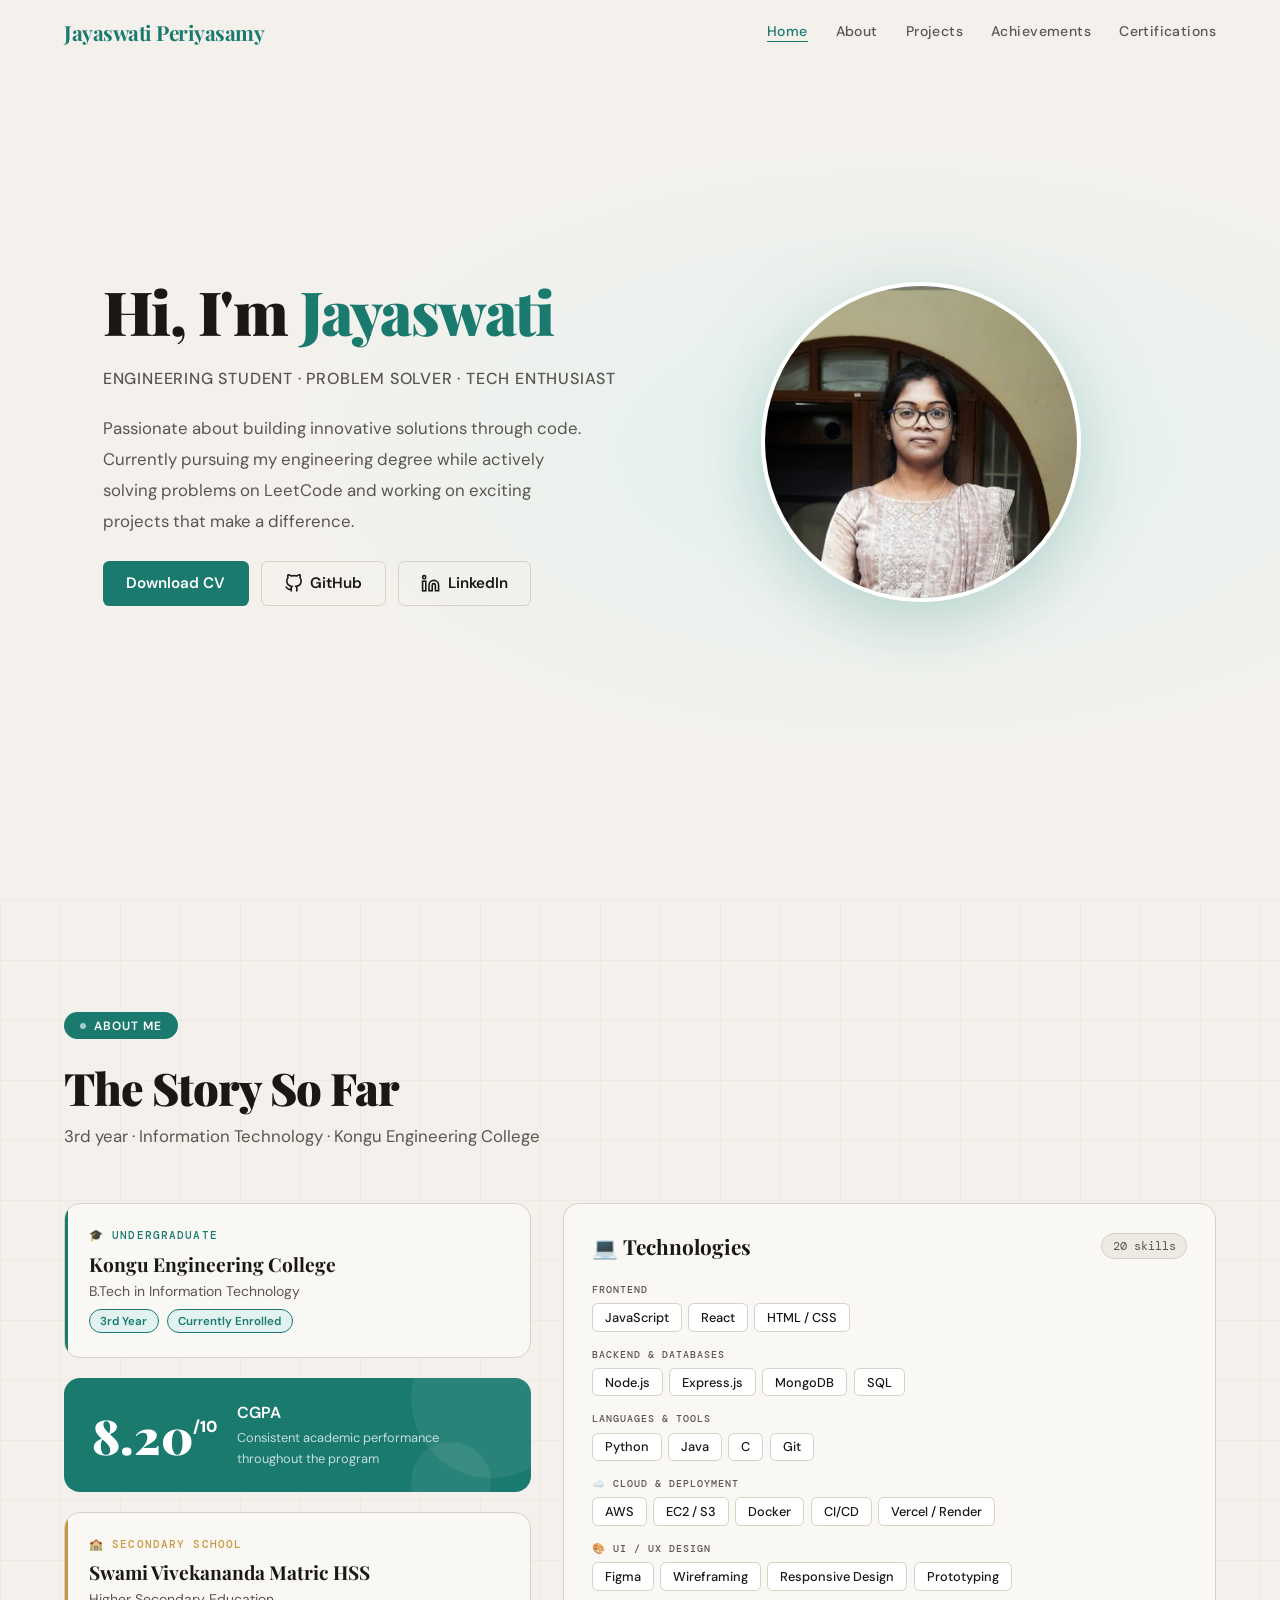
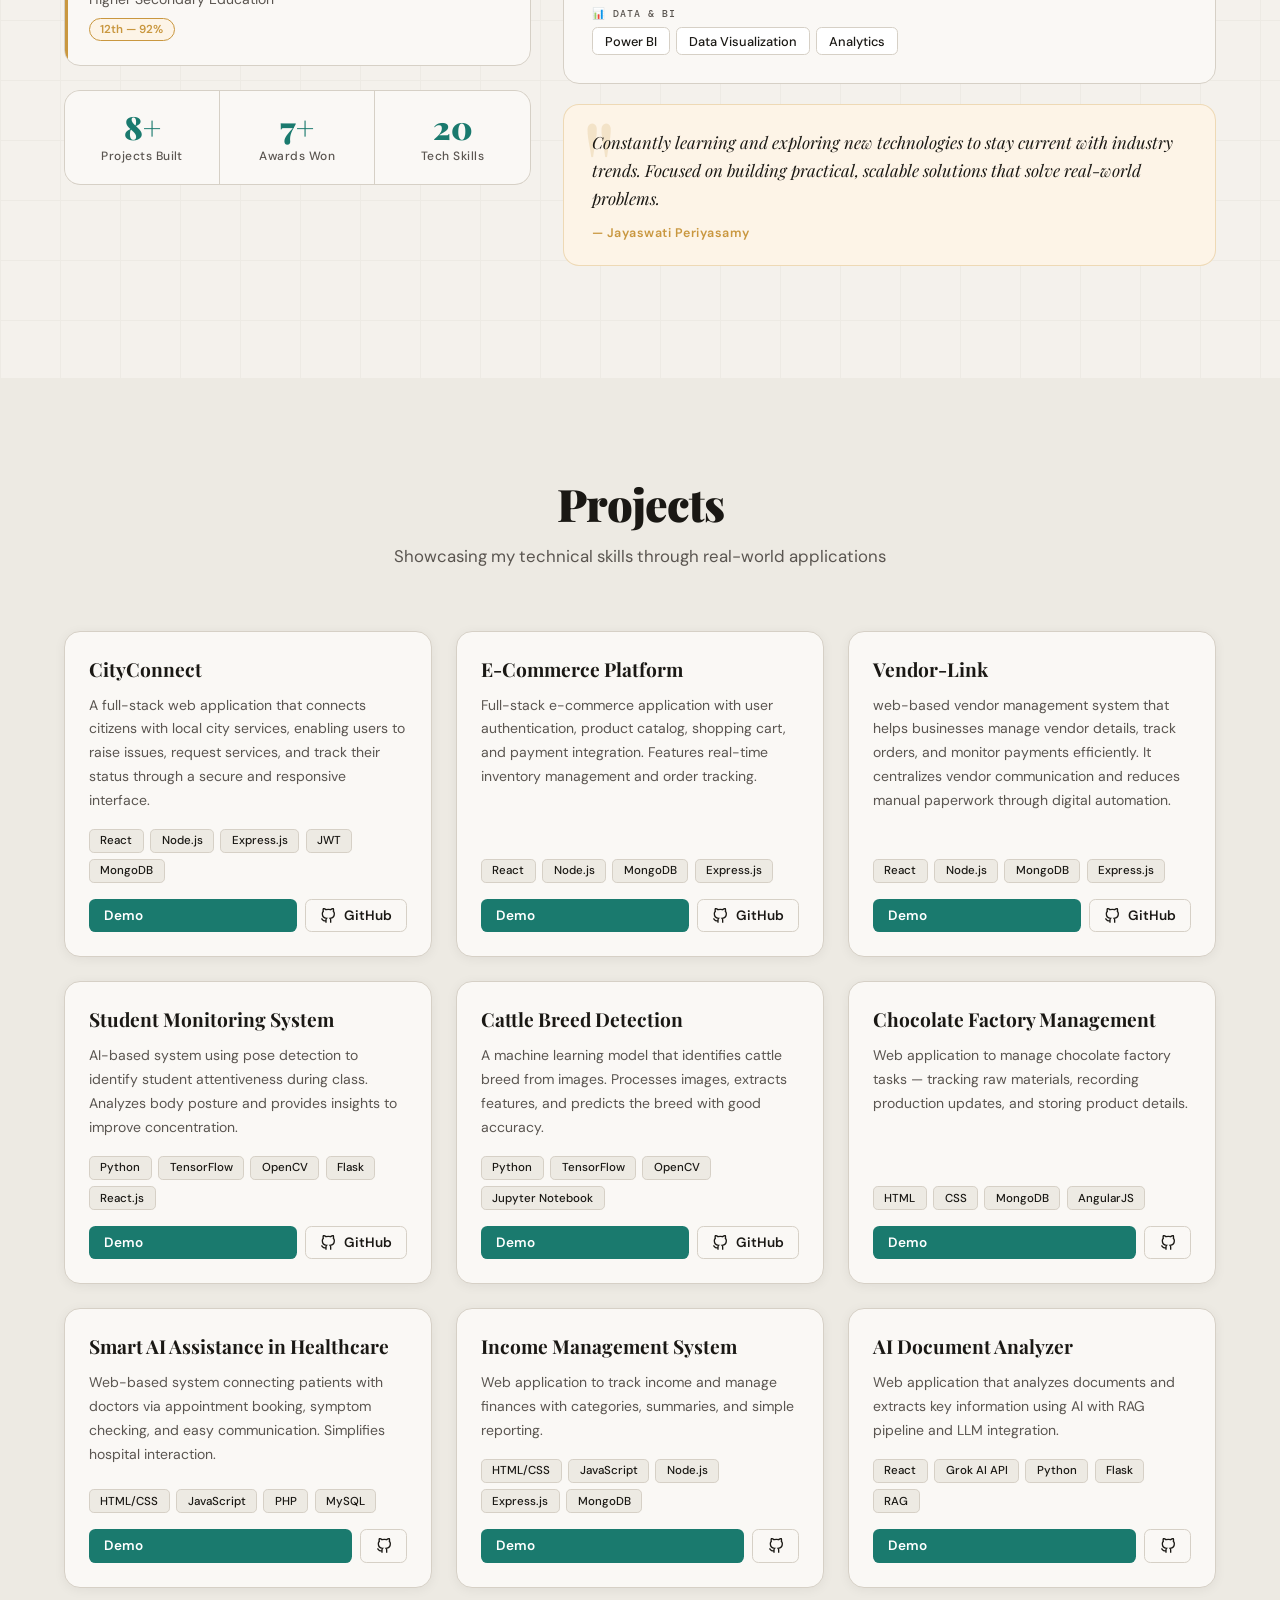
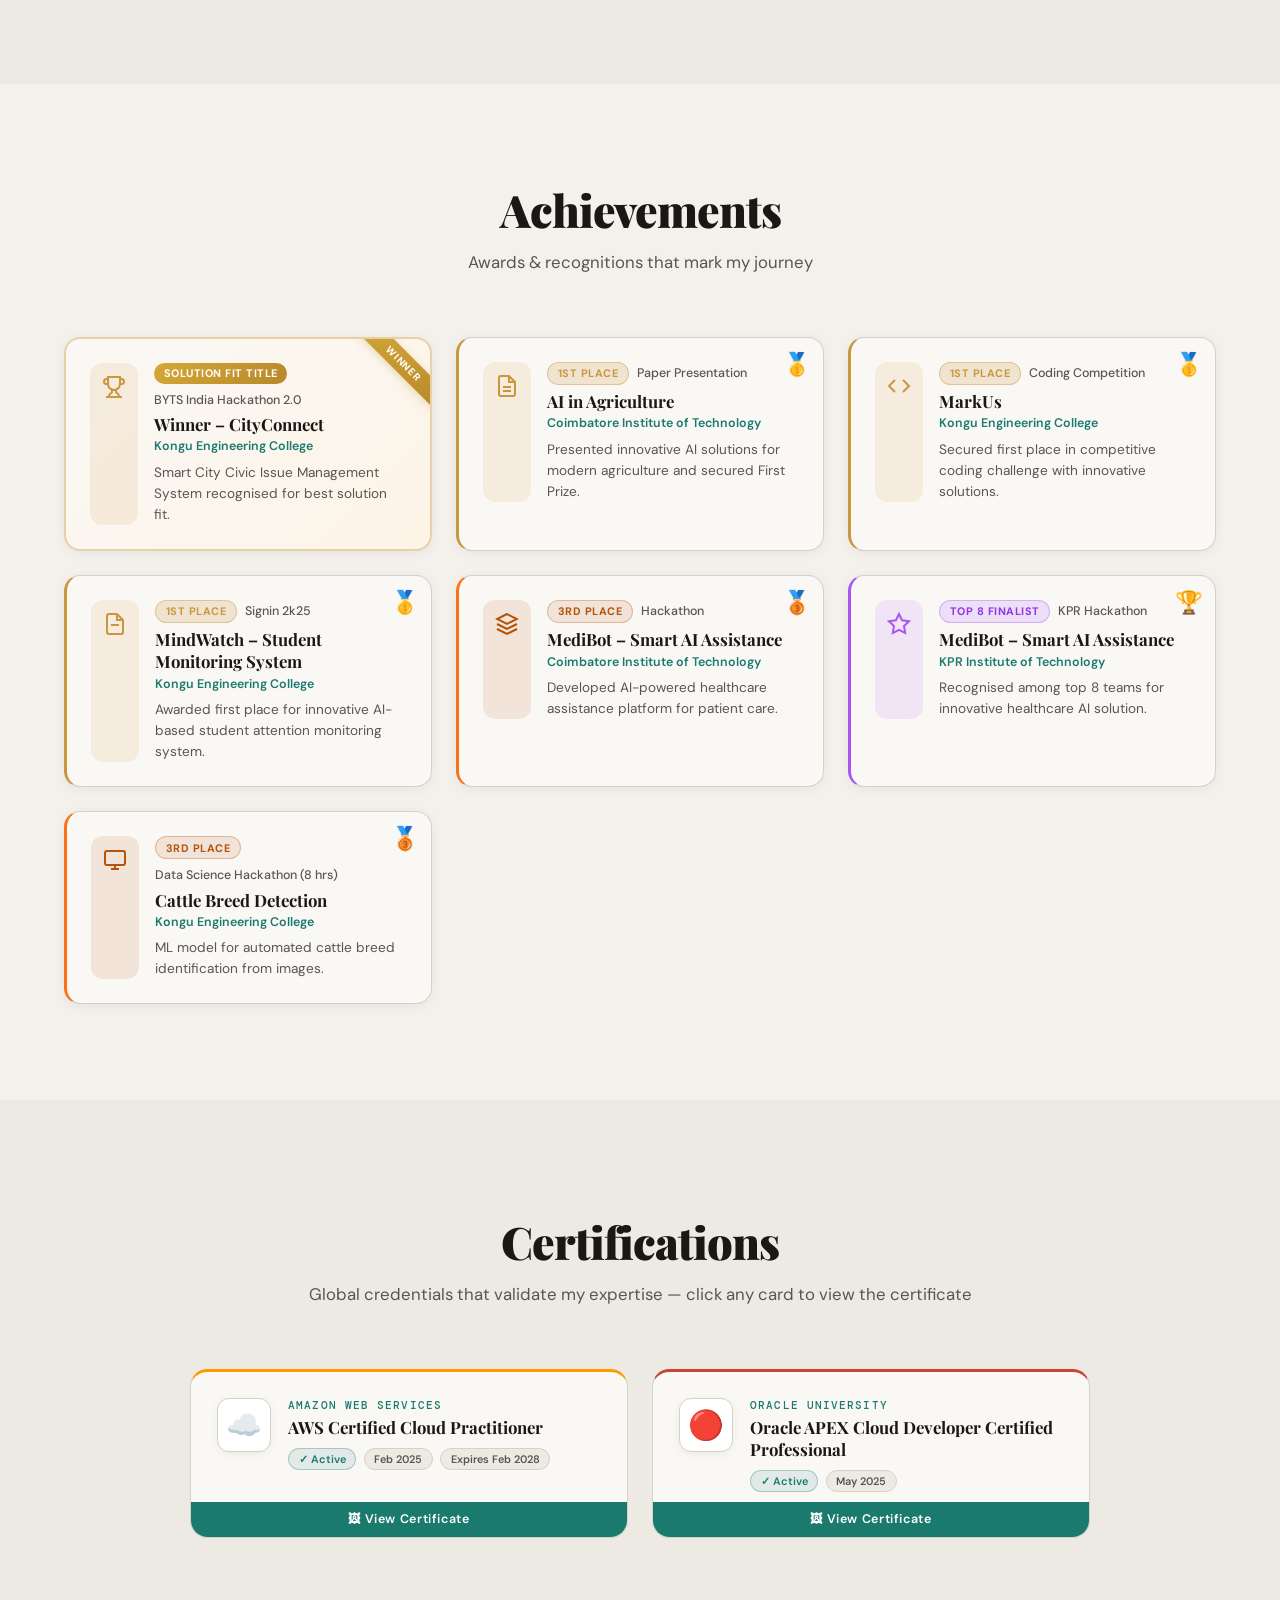
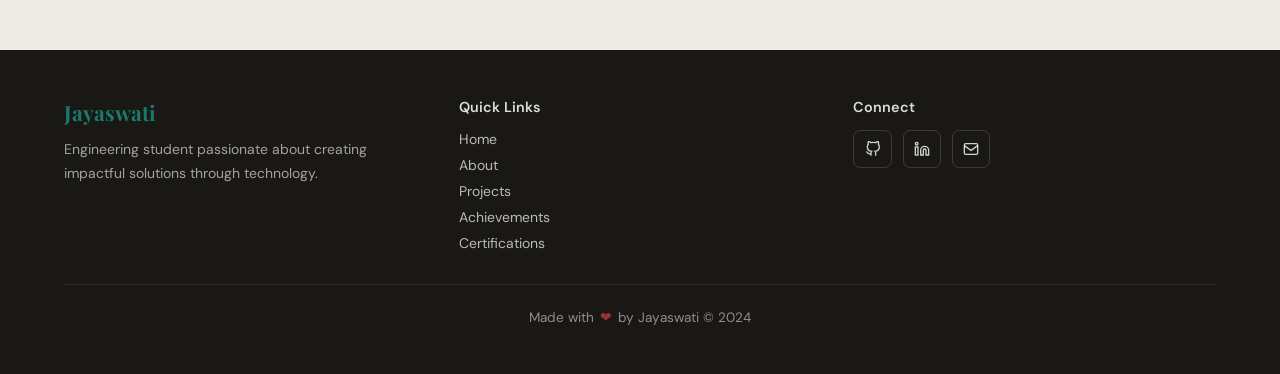
==== index.html @ 24ae392c "certifications add" ====
<!DOCTYPE html>
<html lang="en">
<head>
    <meta charset="UTF-8">
    <meta name="viewport" content="width=device-width, initial-scale=1.0">
    <title>Jayaswati - Engineering Student Portfolio</title>
    <link rel="preconnect" href="https://fonts.googleapis.com">
    <link rel="preconnect" href="https://fonts.gstatic.com" crossorigin>
    <link href="https://fonts.googleapis.com/css2?family=Playfair+Display:wght@700;900&family=DM+Sans:wght@300;400;500;600&family=DM+Mono:wght@400;500&display=swap" rel="stylesheet">
    <style>
/* ─── Reset ─────────────────────────────────────── */
*, *::before, *::after { margin:0; padding:0; box-sizing:border-box; }
html { scroll-behavior: smooth; }

/* ─── Tokens ─────────────────────────────────────── */
:root {
    --bg:       #f4f1ec;
    --bg-alt:   #edeae3;
    --ink:      #1a1814;
    --ink-2:    #5a5550;
    --teal:     #1a7a6e;
    --teal-lt:  #e2f2f0;
    --gold:     #c9973f;
    --gold-lt:  #fdf4e7;
    --border:   #d6d0c6;
    --card:     #faf8f5;
    --white:    #ffffff;
    --ff-head: 'Playfair Display', Georgia, serif;
    --ff-body: 'DM Sans', sans-serif;
    --ff-mono: 'DM Mono', monospace;
    --ease: cubic-bezier(.4,0,.2,1);
}

body { font-family: var(--ff-body); background: var(--bg); color: var(--ink); overflow-x: hidden; }
.container { max-width: 1200px; margin: 0 auto; padding: 0 1.5rem; }

/* ─── Nav ────────────────────────────────────────── */
nav { position: fixed; top:0; left:0; right:0; z-index:1000; transition: all .3s var(--ease); }
nav.scrolled { background: rgba(244,241,236,.96); backdrop-filter: blur(12px); box-shadow: 0 1px 0 var(--border); }
.nav-container { display: flex; justify-content: space-between; align-items: center; padding: 1.1rem 1.5rem; }
.nav-brand { font-family: var(--ff-head); font-size: 1.3rem; font-weight: 700; color: var(--teal); letter-spacing: -.5px; }
.nav-links { display: flex; gap: 1.75rem; }
.nav-link { font-size: .875rem; font-weight: 500; text-decoration: none; color: var(--ink-2); letter-spacing: .03em; transition: color .25s; position: relative; padding-bottom: 2px; }
.nav-link::after { content:''; position:absolute; bottom:0; left:0; width:0; height:1px; background: var(--teal); transition: width .3s var(--ease); }
.nav-link:hover, .nav-link.active { color: var(--teal); }
.nav-link.active::after, .nav-link:hover::after { width:100%; }

/* ─── Hero ───────────────────────────────────────── */
.hero-section { min-height: 100vh; display: flex; align-items: center; padding-top: 5rem; background: radial-gradient(ellipse 70% 50% at 70% 50%, var(--teal-lt), transparent 70%); }
.hero-grid { display: grid; grid-template-columns: 1fr 1fr; gap: 3rem; align-items: center; }
.hero-content { display: flex; flex-direction: column; gap: 1.5rem; }
.hero-title { font-family: var(--ff-head); font-size: 3.8rem; font-weight: 900; line-height: 1.08; letter-spacing: -1.5px; }
.gradient-text { color: var(--teal); }
.hero-subtitle { font-size: 1rem; color: var(--ink-2); font-weight: 500; letter-spacing: .05em; text-transform: uppercase; }
.hero-description { font-size: 1.05rem; color: var(--ink-2); line-height: 1.85; max-width: 480px; }
.hero-buttons { display: flex; gap: .75rem; flex-wrap: wrap; }
.hero-image-container { display:flex; justify-content:center; position:relative; }
.hero-image-glow { position: absolute; inset: 0; background: radial-gradient(circle, var(--teal), transparent 65%); filter: blur(50px); opacity: .18; animation: pulse 4s ease-in-out infinite; }
.hero-image { position: relative; width: 320px; height: 320px; border-radius: 50%; object-fit: cover; border: 4px solid var(--white); box-shadow: 0 24px 60px rgba(26,122,110,.18); }

/* ─── Buttons ────────────────────────────────────── */
.btn { padding: .7rem 1.4rem; border-radius: .4rem; font-weight: 600; cursor: pointer; transition: all .25s var(--ease); border: 1.5px solid var(--border); display: inline-flex; align-items: center; gap: .45rem; font-size: .95rem; font-family: var(--ff-body); text-decoration: none; }
.btn-primary { background: var(--teal); color: var(--white); border-color: transparent; }
.btn-primary:hover { background: #155f56; transform: translateY(-2px); box-shadow: 0 8px 24px rgba(26,122,110,.25); }
.btn-outline { background: transparent; color: var(--ink); }
.btn-outline:hover { border-color: var(--teal); color: var(--teal); background: var(--teal-lt); }
.btn-sm { padding: .45rem .9rem; font-size: .85rem; }
.icon { width: 1.2rem; height: 1.2rem; }
.icon-sm { width: 1rem; height: 1rem; }

/* ─── Section Base ───────────────────────────────── */
section { padding: 6rem 1.5rem; }
.section-header { text-align: center; margin-bottom: 4rem; }
.section-title { font-family: var(--ff-head); font-size: 2.8rem; font-weight: 900; letter-spacing: -1px; margin-bottom: .75rem; }
.section-subtitle { font-size: 1.05rem; color: var(--ink-2); }

/* ════════════════════════════════════════════════════
   ABOUT SECTION
════════════════════════════════════════════════════ */
.about-section { background: var(--bg); padding: 7rem 1.5rem; position: relative; overflow: hidden; }
.about-section::before { content: ''; position: absolute; inset: 0; background-image: linear-gradient(var(--border) 1px, transparent 1px), linear-gradient(90deg, var(--border) 1px, transparent 1px); background-size: 60px 60px; opacity: .2; pointer-events: none; }
.about-eyebrow { display: inline-flex; align-items: center; gap: .5rem; padding: .35rem 1rem; background: var(--teal); color: var(--white); border-radius: 999px; font-size: .75rem; font-weight: 600; letter-spacing: .08em; text-transform: uppercase; margin-bottom: 1.2rem; }
.about-eyebrow span.dot { width: 6px; height: 6px; border-radius: 50%; background: rgba(255,255,255,.6); animation: blink 2s ease-in-out infinite; }
@keyframes blink { 0%,100%{opacity:1} 50%{opacity:.3} }
.about-header { margin-bottom: 3.5rem; }
.about-header .section-title { text-align: left; margin-bottom: .5rem; }
.about-header .section-subtitle { text-align: left; }
.about-layout { display: grid; grid-template-columns: 1fr 1.4fr; gap: 2rem; align-items: start; position: relative; z-index: 1; }
.about-left { display: flex; flex-direction: column; gap: 1.25rem; }
.edu-card { background: var(--card); border: 1px solid var(--border); border-radius: 1rem; padding: 1.5rem; position: relative; overflow: hidden; transition: transform .3s var(--ease), box-shadow .3s var(--ease); }
.edu-card:hover { transform: translateY(-4px); box-shadow: 0 16px 48px rgba(0,0,0,.09); }
.edu-card::before { content: ''; position: absolute; top:0; left:0; width: 3px; height: 100%; background: var(--teal); border-radius: 3px 0 0 3px; }
.edu-card.gold-accent::before { background: var(--gold); }
.edu-label { font-family: var(--ff-mono); font-size: .7rem; font-weight: 500; letter-spacing: .1em; text-transform: uppercase; color: var(--teal); margin-bottom: .6rem; }
.edu-card.gold-accent .edu-label { color: var(--gold); }
.edu-institution { font-family: var(--ff-head); font-size: 1.2rem; font-weight: 700; color: var(--ink); margin-bottom: .3rem; line-height: 1.3; }
.edu-degree { font-size: .875rem; color: var(--ink-2); margin-bottom: .6rem; }
.edu-meta { display: flex; align-items: center; gap: .5rem; flex-wrap: wrap; }
.edu-pill { font-size: .72rem; font-weight: 600; padding: .2rem .65rem; border-radius: 999px; border: 1px solid; }
.edu-pill.teal { border-color: var(--teal); color: var(--teal); background: var(--teal-lt); }
.edu-pill.gold { border-color: var(--gold); color: var(--gold); background: var(--gold-lt); }
.cgpa-card { background: var(--teal); border-radius: 1rem; padding: 1.5rem 1.75rem; display: flex; align-items: center; gap: 1.25rem; position: relative; overflow: hidden; transition: transform .3s var(--ease); }
.cgpa-card:hover { transform: translateY(-4px); box-shadow: 0 20px 48px rgba(26,122,110,.3); }
.cgpa-card::before, .cgpa-card::after { content: ''; position: absolute; border-radius: 50%; background: rgba(255,255,255,.07); }
.cgpa-card::before { width:160px; height:160px; top:-60px; right:-40px; }
.cgpa-card::after { width:80px; height:80px; bottom:-30px; right:40px; }
.cgpa-number { font-family: var(--ff-head); font-size: 3rem; font-weight: 900; color: var(--white); line-height: 1; flex-shrink: 0; position: relative; z-index: 1; }
.cgpa-number sup { font-size: 1rem; font-family: var(--ff-body); vertical-align: top; margin-top: .5rem; display: inline-block; }
.cgpa-info { position: relative; z-index: 1; }
.cgpa-info strong { display: block; color: var(--white); font-size: 1rem; font-weight: 600; margin-bottom: .2rem; }
.cgpa-info span { font-size: .8rem; color: rgba(255,255,255,.75); }
.about-right { display: flex; flex-direction: column; gap: 1.25rem; }
.skills-card { background: var(--card); border: 1px solid var(--border); border-radius: 1rem; padding: 1.75rem; transition: transform .3s var(--ease), box-shadow .3s var(--ease); }
.skills-card:hover { transform: translateY(-4px); box-shadow: 0 16px 48px rgba(0,0,0,.09); }
.skills-header { display: flex; align-items: center; justify-content: space-between; margin-bottom: 1.4rem; }
.skills-title { font-family: var(--ff-head); font-size: 1.3rem; font-weight: 700; }
.skills-count { font-family: var(--ff-mono); font-size: .75rem; color: var(--ink-2); background: var(--bg-alt); padding: .25rem .65rem; border-radius: 999px; border: 1px solid var(--border); }
.skills-category { margin-bottom: 1rem; }
.skills-category:last-child { margin-bottom: 0; }
.cat-label { font-family: var(--ff-mono); font-size: .65rem; font-weight: 500; text-transform: uppercase; letter-spacing: .1em; color: var(--ink-2); margin-bottom: .45rem; }
.skills-row { display: flex; flex-wrap: wrap; gap: .4rem; }
.skill-chip { font-size: .8rem; font-weight: 500; padding: .3rem .75rem; border-radius: .35rem; border: 1px solid var(--border); background: var(--white); color: var(--ink); transition: all .2s var(--ease); cursor: default; }
.skill-chip:hover { background: var(--teal); border-color: var(--teal); color: var(--white); transform: translateY(-2px); box-shadow: 0 4px 12px rgba(26,122,110,.2); }
.philosophy-card { background: var(--gold-lt); border: 1px solid rgba(201,151,63,.3); border-radius: 1rem; padding: 1.5rem 1.75rem; position: relative; overflow: hidden; }
.philosophy-card::before { content: '"'; font-family: var(--ff-head); font-size: 8rem; line-height: .8; color: rgba(201,151,63,.18); position: absolute; top: .5rem; left: 1rem; pointer-events: none; user-select: none; }
.philosophy-text { font-family: var(--ff-head); font-size: 1.05rem; color: var(--ink); line-height: 1.65; position: relative; z-index: 1; font-style: italic; }
.philosophy-meta { margin-top: .75rem; font-size: .78rem; font-weight: 600; color: var(--gold); letter-spacing: .04em; font-style: normal; font-family: var(--ff-body); }
.about-stats { display: grid; grid-template-columns: repeat(3, 1fr); gap: 1px; background: var(--border); border: 1px solid var(--border); border-radius: 1rem; overflow: hidden; margin-top: .25rem; }
.stat-block { background: var(--card); padding: 1.25rem 1.5rem; text-align: center; transition: background .25s; }
.stat-block:hover { background: var(--teal-lt); }
.stat-block-number { font-family: var(--ff-head); font-size: 2rem; font-weight: 900; color: var(--teal); line-height: 1; margin-bottom: .3rem; }
.stat-block-label { font-size: .75rem; font-weight: 500; color: var(--ink-2); letter-spacing: .04em; }

/* ════════════════════════════════════════════════════
   PROJECTS
════════════════════════════════════════════════════ */
.projects-section { background: var(--bg-alt); }
.projects-grid { display: grid; grid-template-columns: repeat(auto-fit, minmax(320px, 1fr)); gap: 1.5rem; max-width: 1200px; margin: 0 auto; }
.project-card { background: var(--card); padding: 1.5rem; border-radius: 1rem; box-shadow: 0 2px 12px rgba(0,0,0,.06); border: 1px solid var(--border); transition: all .3s var(--ease); display: flex; flex-direction: column; }
.project-card:hover { transform: translateY(-4px); box-shadow: 0 16px 40px rgba(0,0,0,.1); }
.project-title { font-family: var(--ff-head); font-size: 1.2rem; font-weight: 700; margin-bottom: .75rem; }
.project-description { color: var(--ink-2); font-size: .875rem; margin-bottom: 1rem; flex-grow:1; line-height: 1.7; }
.project-tags { display: flex; flex-wrap: wrap; gap: .4rem; margin-bottom: 1rem; }
.project-tag { padding: .22rem .65rem; background: var(--bg-alt); color: var(--ink); border-radius: .3rem; font-size: .72rem; font-weight: 500; border: 1px solid var(--border); }
.project-buttons { display: flex; gap: .5rem; }
.project-buttons .btn-sm:first-child { flex:1; }

/* ════════════════════════════════════════════════════
   ACHIEVEMENTS
════════════════════════════════════════════════════ */
.achievements-section { background: var(--bg); }
.achievements-grid { display: grid; grid-template-columns: repeat(auto-fit, minmax(340px, 1fr)); gap: 1.5rem; max-width: 1200px; margin: 0 auto; }
.achievement-card { background: var(--card); padding: 1.5rem; border-radius: 1rem; box-shadow: 0 2px 12px rgba(0,0,0,.06); transition: all .3s var(--ease); position: relative; overflow: hidden; border: 1px solid var(--border); }
.achievement-card:hover { transform: translateY(-5px); box-shadow: 0 16px 48px rgba(0,0,0,.1); }
.achievement-winner { border: 2px solid rgba(201,151,63,.4); background: linear-gradient(135deg, var(--card) 0%, var(--gold-lt) 100%); }
.achievement-ribbon { position: absolute; top: 14px; right: -26px; background: linear-gradient(135deg,#d4a838,#b8882a); color: white; font-size: .62rem; font-weight: 800; padding: 4px 30px; transform: rotate(45deg); letter-spacing: 1px; box-shadow: 0 2px 8px rgba(201,151,63,.3); }
.achievement-medal { position:absolute; top:12px; right:12px; font-size:1.4rem; }
.achievement-header { display:flex; gap:1rem; }
.achievement-icon { padding: .75rem; border-radius: .75rem; flex-shrink:0; transition: transform .3s var(--ease); }
.achievement-card:hover .achievement-icon { transform: scale(1.1); }
.achievement-icon-gold { background: rgba(201,151,63,.12); }
.achievement-icon-gold svg { stroke: var(--gold); }
.achievement-icon-bronze { background: rgba(180,83,9,.12); }
.achievement-icon-bronze svg { stroke: #b45309; }
.achievement-icon-purple { background: rgba(168,85,247,.12); }
.achievement-icon-purple svg { stroke: #a855f7; }
.achievement-icon svg { width:1.5rem; height:1.5rem; }
.achievement-meta { display:flex; align-items:center; gap:.5rem; flex-wrap:wrap; margin-bottom:.35rem; }
.achievement-badge { font-size: .68rem; font-weight: 700; padding: .22rem .6rem; border-radius: 999px; text-transform: uppercase; letter-spacing: .5px; }
.badge-winner { background: linear-gradient(135deg,#d4a838,#b8882a); color:#fff; }
.badge-first  { background: rgba(201,151,63,.2); color: var(--gold); border: 1px solid rgba(201,151,63,.4); }
.badge-third  { background: rgba(180,83,9,.12); color: #b45309; border: 1px solid rgba(180,83,9,.3); }
.badge-finalist { background: rgba(168,85,247,.15); color: #9333ea; border: 1px solid rgba(168,85,247,.35); }
.achievement-date { font-size: .78rem; color: var(--ink-2); font-weight: 500; }
.achievement-title { font-family: var(--ff-head); font-size: 1.05rem; font-weight: 700; margin-bottom: .2rem; }
.achievement-location { font-size: .78rem; color: var(--teal); font-weight: 600; margin-bottom: .45rem; }
.achievement-description { font-size: .85rem; color: var(--ink-2); line-height: 1.55; }
.achievement-first { border-left: 3px solid var(--gold); }
.achievement-third { border-left: 3px solid #f97316; }
.achievement-finalist { border-left: 3px solid #a855f7; }

/* ════════════════════════════════════════════════════
   CERTIFICATIONS SECTION
════════════════════════════════════════════════════ */
.certs-section { background: var(--bg-alt); padding: 7rem 1.5rem; }
.certs-grid {
    display: grid;
    grid-template-columns: repeat(auto-fit, minmax(320px, 1fr));
    gap: 1.5rem;
    max-width: 900px;
    margin: 0 auto;
}
.cert-card {
    background: var(--card);
    border: 1px solid var(--border);
    border-radius: 1.1rem;
    padding: 1.6rem 1.6rem 2.8rem;
    display: flex; gap: 1.1rem; align-items: flex-start;
    cursor: pointer;
    transition: all .3s var(--ease);
    position: relative;
    overflow: hidden;
    text-align: left;
    width: 100%;
    font-family: var(--ff-body);
}
.cert-card:hover {
    transform: translateY(-6px);
    box-shadow: 0 24px 56px rgba(0,0,0,.13);
    border-color: var(--teal);
}
.cert-card-peek {
    position: absolute; bottom: 0; left: 0; right: 0;
    background: var(--teal);
    color: white; font-size: .78rem; font-weight: 600;
    text-align: center; padding: .6rem;
    transform: translateY(0);
    letter-spacing: .05em;
    display: flex; align-items: center; justify-content: center; gap: .4rem;
}
.cert-logo {
    width: 54px; height: 54px; border-radius: .75rem;
    display: flex; align-items: center; justify-content: center;
    flex-shrink: 0; font-size: 1.8rem;
    border: 1.5px solid var(--border);
    background: var(--white);
    box-shadow: 0 2px 8px rgba(0,0,0,.06);
}
.cert-body { flex: 1; min-width: 0; }
.cert-issuer { font-family: var(--ff-mono); font-size: .68rem; font-weight: 500; text-transform: uppercase; letter-spacing: .1em; color: var(--teal); margin-bottom: .35rem; }
.cert-name { font-family: var(--ff-head); font-size: 1.05rem; font-weight: 700; color: var(--ink); line-height: 1.3; margin-bottom: .55rem; }
.cert-meta { display: flex; gap: .45rem; flex-wrap: wrap; align-items: center; }
.cert-badge { font-size: .68rem; font-weight: 600; padding: .2rem .6rem; border-radius: 999px; border: 1px solid; }
.cert-badge.active { background: rgba(26,122,110,.1); color: var(--teal); border-color: rgba(26,122,110,.3); }
.cert-badge.date-tag { background: var(--bg-alt); color: var(--ink-2); border-color: var(--border); }

/* Global badge accent strip */
.cert-card.aws-card { border-top: 3px solid #ff9900; }
.cert-card.oracle-card { border-top: 3px solid #c74634; }

/* ─── Modal ──────────────────────────────────────── */
.cert-modal-overlay {
    position: fixed; inset: 0; z-index: 9999;
    background: rgba(10,10,10,.82);
    backdrop-filter: blur(10px);
    display: flex; align-items: center; justify-content: center;
    padding: 1.5rem;
    opacity: 0; pointer-events: none;
    transition: opacity .3s var(--ease);
}
.cert-modal-overlay.open { opacity: 1; pointer-events: all; }
.cert-modal {
    background: var(--card);
    border-radius: 1.25rem;
    max-width: 700px; width: 100%;
    overflow: hidden;
    box-shadow: 0 48px 96px rgba(0,0,0,.4);
    transform: scale(.9) translateY(30px);
    transition: transform .38s var(--ease);
    position: relative;
}
.cert-modal-overlay.open .cert-modal { transform: scale(1) translateY(0); }
.cert-modal-header {
    display: flex; align-items: center; justify-content: space-between;
    padding: 1.1rem 1.5rem;
    border-bottom: 1px solid var(--border);
    background: var(--white);
}
.cert-modal-title { font-family: var(--ff-head); font-size: 1.05rem; font-weight: 700; }
.cert-modal-close {
    width: 34px; height: 34px; border-radius: 50%;
    background: var(--bg-alt); border: none; cursor: pointer;
    display: flex; align-items: center; justify-content: center;
    font-size: 1rem; color: var(--ink-2); flex-shrink: 0;
    transition: all .2s; font-family: var(--ff-body);
}
.cert-modal-close:hover { background: var(--teal); color: white; }
.cert-modal-img { width: 100%; display: block; max-height: 480px; object-fit: contain; background: #e8e8e8; }
.cert-modal-footer {
    padding: 1rem 1.5rem;
    display: flex; align-items: center; gap: .75rem;
    border-top: 1px solid var(--border);
    background: var(--white);
}
.cert-modal-meta { flex: 1; font-size: .82rem; color: var(--ink-2); }
.cert-modal-meta strong { color: var(--ink); display: block; font-size: .92rem; margin-bottom: .1rem; }
.cert-modal-verify {
    font-size: .78rem; font-weight: 600; color: var(--teal);
    text-decoration: none; display: flex; align-items: center; gap: .3rem;
    padding: .5rem .9rem; border: 1px solid rgba(26,122,110,.3);
    border-radius: .4rem; transition: all .2s;
    white-space: nowrap;
}
.cert-modal-verify:hover { background: var(--teal); color: white; }

/* ─── Footer ─────────────────────────────────────── */
.footer { background: var(--ink); color: rgba(255,255,255,.85); padding: 3rem 1.5rem; }
.footer-grid { display: grid; grid-template-columns: repeat(auto-fit, minmax(220px, 1fr)); gap: 2rem; margin-bottom: 2rem; }
.footer-brand { font-family: var(--ff-head); font-size: 1.3rem; font-weight: 700; color: var(--teal); margin-bottom: .75rem; }
.footer-description { font-size: .875rem; opacity: .7; line-height: 1.7; }
.footer-heading { font-weight: 600; margin-bottom: .85rem; font-size: .9rem; }
.footer-links { display: flex; flex-direction: column; gap: .5rem; }
.footer-link { color: rgba(255,255,255,.7); text-decoration: none; font-size: .875rem; transition: color .25s; }
.footer-link:hover { color: var(--teal); }
.footer-social { display: flex; gap: .65rem; }
.social-btn { padding: .65rem; border-radius: .45rem; border: 1px solid rgba(255,255,255,.15); background: transparent; cursor: pointer; transition: all .25s; display: inline-flex; text-decoration: none; }
.social-btn:hover { background: var(--teal); border-color: var(--teal); }
.social-btn svg { width:1rem; height:1rem; stroke: rgba(255,255,255,.8); }
.footer-bottom { border-top: 1px solid rgba(255,255,255,.08); padding-top: 1.5rem; text-align: center; }
.footer-copyright { font-size: .85rem; opacity: .6; display: flex; align-items: center; justify-content: center; gap: .4rem; }
.heart { color: #ef4444; animation: heartbeat 1.5s ease-in-out infinite; }

/* ─── Animations ─────────────────────────────────── */
@keyframes pulse { 0%,100%{opacity:.18} 50%{opacity:.28} }
@keyframes heartbeat { 0%,100%{transform:scale(1)} 50%{transform:scale(1.15)} }
@keyframes fadeUp { from { opacity:0; transform: translateY(24px); } to { opacity:1; transform: translateY(0); } }
.fade-in { animation: fadeUp .8s var(--ease) forwards; }

/* ─── Responsive ─────────────────────────────────── */
@media (max-width: 900px) {
    .about-layout { grid-template-columns: 1fr; }
    .about-stats { grid-template-columns: repeat(3, 1fr); }
    .hero-grid { grid-template-columns: 1fr; text-align: center; }
    .hero-description { max-width: 100%; }
    .hero-buttons { justify-content: center; }
    .hero-image { width: 240px; height: 240px; }
    .about-header .section-title, .about-header .section-subtitle { text-align: center; }
    .about-eyebrow-wrap { text-align: center; }
}
@media (max-width: 600px) {
    .section-title { font-size: 2.2rem; }
    .hero-title { font-size: 2.6rem; }
    .about-stats { grid-template-columns: 1fr; gap: 0; }
    .nav-links { gap: 1rem; }
    .nav-link { font-size: .78rem; }
    .cgpa-number { font-size: 2.5rem; }
    .certs-grid { grid-template-columns: 1fr; }
}
    </style>
</head>
<body>

<!-- ─── Navigation ─────────────────────────────── -->
<nav id="navbar">
    <div class="container nav-container">
        <div class="nav-brand">Jayaswati Periyasamy</div>
        <div class="nav-links">
            <a href="#home" class="nav-link active">Home</a>
            <a href="#about" class="nav-link">About</a>
            <a href="#projects" class="nav-link">Projects</a>
            <a href="#achievements" class="nav-link">Achievements</a>
            <a href="#certifications" class="nav-link">Certifications</a>
        </div>
    </div>
</nav>

<!-- ─── Hero ───────────────────────────────────── -->
<section id="home" class="hero-section">
    <div class="container">
        <div class="hero-grid">
            <div class="hero-content fade-in">
                <h1 class="hero-title">Hi, I'm <span class="gradient-text">Jayaswati</span></h1>
                <p class="hero-subtitle">Engineering Student · Problem Solver · Tech Enthusiast</p>
                <p class="hero-description">Passionate about building innovative solutions through code. Currently pursuing my engineering degree while actively solving problems on LeetCode and working on exciting projects that make a difference.</p>
                <div class="hero-buttons">
                    <a href="cv.pdf" class="btn btn-primary" download>Download CV</a>
                    <a href="https://github.com/jayaswatip" target="_blank" rel="noopener noreferrer" class="btn btn-outline">
                        <svg class="icon" viewBox="0 0 24 24" fill="none" stroke="currentColor" stroke-width="2"><path d="M9 19c-5 1.5-5-2.5-7-3m14 6v-3.87a3.37 3.37 0 0 0-.94-2.61c3.14-.35 6.44-1.54 6.44-7A5.44 5.44 0 0 0 20 4.77 5.07 5.07 0 0 0 19.91 1S18.73.65 16 2.48a13.38 13.38 0 0 0-7 0C6.27.65 5.09 1 5.09 1A5.07 5.07 0 0 0 5 4.77a5.44 5.44 0 0 0-1.5 3.78c0 5.42 3.3 6.61 6.44 7A3.37 3.37 0 0 0 9 18.13V22"></path></svg>GitHub
                    </a>
                    <a href="http://www.linkedin.com/in/jayaswatip" target="_blank" rel="noopener noreferrer" class="btn btn-outline">
                        <svg class="icon" viewBox="0 0 24 24" fill="none" stroke="currentColor" stroke-width="2"><path d="M16 8a6 6 0 0 1 6 6v7h-4v-7a2 2 0 0 0-2-2 2 2 0 0 0-2 2v7h-4v-7a6 6 0 0 1 6-6z"></path><rect x="2" y="9" width="4" height="12"></rect><circle cx="4" cy="4" r="2"></circle></svg>LinkedIn
                    </a>
                </div>
            </div>
            <div class="hero-image-container fade-in">
                <div class="hero-image-glow"></div>
                <img src="picture.jpg" alt="Jayaswati" class="hero-image">
            </div>
        </div>
    </div>
</section>

<!-- ─── About ──────────────────────────────────── -->
<section id="about" class="about-section">
    <div class="container">
        <div class="about-header fade-in">
            <div class="about-eyebrow-wrap">
                <span class="about-eyebrow"><span class="dot"></span>About Me</span>
            </div>
            <h2 class="section-title">The Story So Far</h2>
            <p class="section-subtitle">3rd year · Information Technology · Kongu Engineering College</p>
        </div>
        <div class="about-layout">
            <div class="about-left">
                <div class="edu-card">
                    <p class="edu-label">🎓 Undergraduate</p>
                    <h3 class="edu-institution">Kongu Engineering College</h3>
                    <p class="edu-degree">B.Tech in Information Technology</p>
                    <div class="edu-meta"><span class="edu-pill teal">3rd Year</span><span class="edu-pill teal">Currently Enrolled</span></div>
                </div>
                <div class="cgpa-card">
                    <div class="cgpa-number">8.20<sup>/10</sup></div>
                    <div class="cgpa-info"><strong>CGPA</strong><span>Consistent academic performance throughout the program</span></div>
                </div>
                <div class="edu-card gold-accent">
                    <p class="edu-label">🏫 Secondary School</p>
                    <h3 class="edu-institution">Swami Vivekananda Matric HSS</h3>
                    <p class="edu-degree">Higher Secondary Education</p>
                    <div class="edu-meta"><span class="edu-pill gold">12th — 92%</span></div>
                </div>
                <div class="about-stats">
                    <div class="stat-block"><div class="stat-block-number">8+</div><div class="stat-block-label">Projects Built</div></div>
                    <div class="stat-block"><div class="stat-block-number">7+</div><div class="stat-block-label">Awards Won</div></div>
                    <div class="stat-block"><div class="stat-block-number">20</div><div class="stat-block-label">Tech Skills</div></div>
                </div>
            </div>
            <div class="about-right">
                <div class="skills-card">
                    <div class="skills-header">
                        <h3 class="skills-title">💻 Technologies</h3>
                        <span class="skills-count">20 skills</span>
                    </div>
                    <div class="skills-category">
                        <p class="cat-label">Frontend</p>
                        <div class="skills-row">
                            <span class="skill-chip">JavaScript</span>
                            <span class="skill-chip">React</span>
                            <span class="skill-chip">HTML / CSS</span>
                        </div>
                    </div>
                    <div class="skills-category">
                        <p class="cat-label">Backend &amp; Databases</p>
                        <div class="skills-row">
                            <span class="skill-chip">Node.js</span>
                            <span class="skill-chip">Express.js</span>
                            <span class="skill-chip">MongoDB</span>
                            <span class="skill-chip">SQL</span>
                        </div>
                    </div>
                    <div class="skills-category">
                        <p class="cat-label">Languages &amp; Tools</p>
                        <div class="skills-row">
                            <span class="skill-chip">Python</span>
                            <span class="skill-chip">Java</span>
                            <span class="skill-chip">C</span>
                            <span class="skill-chip">Git</span>
                        </div>
                    </div>
                    <div class="skills-category">
                        <p class="cat-label">☁️ Cloud &amp; Deployment</p>
                        <div class="skills-row">
                            <span class="skill-chip">AWS</span>
                            <span class="skill-chip">EC2 / S3</span>
                            <span class="skill-chip">Docker</span>
                            <span class="skill-chip">CI/CD</span>
                            <span class="skill-chip">Vercel / Render</span>
                        </div>
                    </div>
                    <div class="skills-category">
                        <p class="cat-label">🎨 UI / UX Design</p>
                        <div class="skills-row">
                            <span class="skill-chip">Figma</span>
                            <span class="skill-chip">Wireframing</span>
                            <span class="skill-chip">Responsive Design</span>
                            <span class="skill-chip">Prototyping</span>
                        </div>
                    </div>
                    <div class="skills-category">
                        <p class="cat-label">📊 Data &amp; BI</p>
                        <div class="skills-row">
                            <span class="skill-chip">Power BI</span>
                            <span class="skill-chip">Data Visualization</span>
                            <span class="skill-chip">Analytics</span>
                        </div>
                    </div>
                </div>
                <div class="philosophy-card">
                    <p class="philosophy-text">Constantly learning and exploring new technologies to stay current with industry trends. Focused on building practical, scalable solutions that solve real-world problems.</p>
                    <p class="philosophy-meta">— Jayaswati Periyasamy</p>
                </div>
            </div>
        </div>
    </div>
</section>

<!-- ─── Projects ───────────────────────────────── -->
<section id="projects" class="projects-section">
    <div class="container">
        <div class="section-header fade-in">
            <h2 class="section-title">Projects</h2>
            <p class="section-subtitle">Showcasing my technical skills through real-world applications</p>
        </div>
        <div class="projects-grid">
            <div class="project-card">
                <h3 class="project-title">CityConnect</h3>
                <p class="project-description">A full-stack web application that connects citizens with local city services, enabling users to raise issues, request services, and track their status through a secure and responsive interface.</p>
                <div class="project-tags"><span class="project-tag">React</span><span class="project-tag">Node.js</span><span class="project-tag">Express.js</span><span class="project-tag">JWT</span><span class="project-tag">MongoDB</span></div>
                <div class="project-buttons">
                    <button class="btn btn-sm btn-primary" type="button">Demo</button>
                    <a href="https://github.com/jayaswatip/City-Connect-" target="_blank" rel="noopener noreferrer" class="btn btn-sm btn-outline" aria-label="View CityConnect on GitHub"><svg class="icon-sm" viewBox="0 0 24 24" fill="none" stroke="currentColor" stroke-width="2"><path d="M9 19c-5 1.5-5-2.5-7-3m14 6v-3.87a3.37 3.37 0 0 0-.94-2.61c3.14-.35 6.44-1.54 6.44-7A5.44 5.44 0 0 0 20 4.77 5.07 5.07 0 0 0 19.91 1S18.73.65 16 2.48a13.38 13.38 0 0 0-7 0C6.27.65 5.09 1 5.09 1A5.07 5.07 0 0 0 5 4.77a5.44 5.44 0 0 0-1.5 3.78c0 5.42 3.3 6.61 6.44 7A3.37 3.37 0 0 0 9 18.13V22"></path></svg><span class="visually-hidden">GitHub</span></a>
                </div>
            </div>
            <div class="project-card">
                <h3 class="project-title">E-Commerce Platform</h3>
                <p class="project-description">Full-stack e-commerce application with user authentication, product catalog, shopping cart, and payment integration. Features real-time inventory management and order tracking.</p>
                <div class="project-tags"><span class="project-tag">React</span><span class="project-tag">Node.js</span><span class="project-tag">MongoDB</span><span class="project-tag">Express.js</span></div>
                <div class="project-buttons">
                    <button class="btn btn-sm btn-primary" type="button">Demo</button>
                    <a href="https://github.com/jayaswatip/e-commerce-website-mernstack" target="_blank" rel="noopener noreferrer" class="btn btn-sm btn-outline" aria-label="View E-Commerce Platform on GitHub"><svg class="icon-sm" viewBox="0 0 24 24" fill="none" stroke="currentColor" stroke-width="2"><path d="M9 19c-5 1.5-5-2.5-7-3m14 6v-3.87a3.37 3.37 0 0 0-.94-2.61c3.14-.35 6.44-1.54 6.44-7A5.44 5.44 0 0 0 20 4.77 5.07 5.07 0 0 0 19.91 1S18.73.65 16 2.48a13.38 13.38 0 0 0-7 0C6.27.65 5.09 1 5.09 1A5.07 5.07 0 0 0 5 4.77a5.44 5.44 0 0 0-1.5 3.78c0 5.42 3.3 6.61 6.44 7A3.37 3.37 0 0 0 9 18.13V22"></path></svg><span class="visually-hidden">GitHub</span></a>
                </div>
            </div>
            <div class="project-card">
                <h3 class="project-title">Vendor-Link</h3>
                <p class="project-description">web-based vendor management system that helps businesses manage vendor details, track orders, and monitor payments efficiently.
It centralizes vendor communication and reduces manual paperwork through digital automation.</p>
                <div class="project-tags"><span class="project-tag">React</span><span class="project-tag">Node.js</span><span class="project-tag">MongoDB</span><span class="project-tag">Express.js</span></div>
                <div class="project-buttons">
                    <button class="btn btn-sm btn-primary" type="button">Demo</button>
                    <a href="https://github.com/jayaswatip/City-Connect-" target="_blank" rel="noopener noreferrer" class="btn btn-sm btn-outline" aria-label="View E-Commerce Platform on GitHub"><svg class="icon-sm" viewBox="0 0 24 24" fill="none" stroke="currentColor" stroke-width="2"><path d="M9 19c-5 1.5-5-2.5-7-3m14 6v-3.87a3.37 3.37 0 0 0-.94-2.61c3.14-.35 6.44-1.54 6.44-7A5.44 5.44 0 0 0 20 4.77 5.07 5.07 0 0 0 19.91 1S18.73.65 16 2.48a13.38 13.38 0 0 0-7 0C6.27.65 5.09 1 5.09 1A5.07 5.07 0 0 0 5 4.77a5.44 5.44 0 0 0-1.5 3.78c0 5.42 3.3 6.61 6.44 7A3.37 3.37 0 0 0 9 18.13V22"></path></svg><span class="visually-hidden">GitHub</span></a>
                </div>
            </div>
            <div class="project-card">
                <h3 class="project-title">Student Monitoring System</h3>
                <p class="project-description">AI-based system using pose detection to identify student attentiveness during class. Analyzes body posture and provides insights to improve concentration.</p>
                <div class="project-tags"><span class="project-tag">Python</span><span class="project-tag">TensorFlow</span><span class="project-tag">OpenCV</span><span class="project-tag">Flask</span><span class="project-tag">React.js</span></div>
                <div class="project-buttons">
                    <button class="btn btn-sm btn-primary" type="button">Demo</button>
                    <a href="https://github.com/jayaswatip/MindWatch---Student-Monitoring-System" target="_blank" rel="noopener noreferrer" class="btn btn-sm btn-outline" aria-label="View Student Monitoring System on GitHub"><svg class="icon-sm" viewBox="0 0 24 24" fill="none" stroke="currentColor" stroke-width="2"><path d="M9 19c-5 1.5-5-2.5-7-3m14 6v-3.87a3.37 3.37 0 0 0-.94-2.61c3.14-.35 6.44-1.54 6.44-7A5.44 5.44 0 0 0 20 4.77 5.07 5.07 0 0 0 19.91 1S18.73.65 16 2.48a13.38 13.38 0 0 0-7 0C6.27.65 5.09 1 5.09 1A5.07 5.07 0 0 0 5 4.77a5.44 5.44 0 0 0-1.5 3.78c0 5.42 3.3 6.61 6.44 7A3.37 3.37 0 0 0 9 18.13V22"></path></svg><span class="visually-hidden">GitHub</span></a>
                </div>
            </div>
            <div class="project-card">
                <h3 class="project-title">Cattle Breed Detection</h3>
                <p class="project-description">A machine learning model that identifies cattle breed from images. Processes images, extracts features, and predicts the breed with good accuracy.</p>
                <div class="project-tags"><span class="project-tag">Python</span><span class="project-tag">TensorFlow</span><span class="project-tag">OpenCV</span><span class="project-tag">Jupyter Notebook</span></div>
                <div class="project-buttons">
                    <button class="btn btn-sm btn-primary" type="button">Demo</button>
                    <button class="btn btn-sm btn-outline" type="button" aria-label="View Cattle Breed Detection on GitHub"><svg class="icon-sm" viewBox="0 0 24 24" fill="none" stroke="currentColor" stroke-width="2"><path d="M9 19c-5 1.5-5-2.5-7-3m14 6v-3.87a3.37 3.37 0 0 0-.94-2.61c3.14-.35 6.44-1.54 6.44-7A5.44 5.44 0 0 0 20 4.77 5.07 5.07 0 0 0 19.91 1S18.73.65 16 2.48a13.38 13.38 0 0 0-7 0C6.27.65 5.09 1 5.09 1A5.07 5.07 0 0 0 5 4.77a5.44 5.44 0 0 0-1.5 3.78c0 5.42 3.3 6.61 6.44 7A3.37 3.37 0 0 0 9 18.13V22"></path></svg><span class="visually-hidden">GitHub</span></button>
                </div>
            </div>
            <div class="project-card">
                <h3 class="project-title">Chocolate Factory Management</h3>
                <p class="project-description">Web application to manage chocolate factory tasks — tracking raw materials, recording production updates, and storing product details.</p>
                <div class="project-tags"><span class="project-tag">HTML</span><span class="project-tag">CSS</span><span class="project-tag">MongoDB</span><span class="project-tag">AngularJS</span></div>
                <div class="project-buttons">
                    <button class="btn btn-sm btn-primary">Demo</button>
                    <a href="https://github.com/jayaswatip/chocolatefactory" target="_blank" rel="noopener noreferrer" class="btn btn-sm btn-outline"><svg class="icon-sm" viewBox="0 0 24 24" fill="none" stroke="currentColor" stroke-width="2"><path d="M9 19c-5 1.5-5-2.5-7-3m14 6v-3.87a3.37 3.37 0 0 0-.94-2.61c3.14-.35 6.44-1.54 6.44-7A5.44 5.44 0 0 0 20 4.77 5.07 5.07 0 0 0 19.91 1S18.73.65 16 2.48a13.38 13.38 0 0 0-7 0C6.27.65 5.09 1 5.09 1A5.07 5.07 0 0 0 5 4.77a5.44 5.44 0 0 0-1.5 3.78c0 5.42 3.3 6.61 6.44 7A3.37 3.37 0 0 0 9 18.13V22"></path></svg></a>
                </div>
            </div>
            <div class="project-card">
                <h3 class="project-title">Smart AI Assistance in Healthcare</h3>
                <p class="project-description">Web-based system connecting patients with doctors via appointment booking, symptom checking, and easy communication. Simplifies hospital interaction.</p>
                <div class="project-tags"><span class="project-tag">HTML/CSS</span><span class="project-tag">JavaScript</span><span class="project-tag">PHP</span><span class="project-tag">MySQL</span></div>
                <div class="project-buttons">
                    <button class="btn btn-sm btn-primary">Demo</button>
                    <a href="https://github.com/jayaswatip/doctoravailability" target="_blank" rel="noopener noreferrer" class="btn btn-sm btn-outline"><svg class="icon-sm" viewBox="0 0 24 24" fill="none" stroke="currentColor" stroke-width="2"><path d="M9 19c-5 1.5-5-2.5-7-3m14 6v-3.87a3.37 3.37 0 0 0-.94-2.61c3.14-.35 6.44-1.54 6.44-7A5.44 5.44 0 0 0 20 4.77 5.07 5.07 0 0 0 19.91 1S18.73.65 16 2.48a13.38 13.38 0 0 0-7 0C6.27.65 5.09 1 5.09 1A5.07 5.07 0 0 0 5 4.77a5.44 5.44 0 0 0-1.5 3.78c0 5.42 3.3 6.61 6.44 7A3.37 3.37 0 0 0 9 18.13V22"></path></svg></a>
                </div>
            </div>
            <div class="project-card">
                <h3 class="project-title">Income Management System</h3>
                <p class="project-description">Web application to track income and manage finances with categories, summaries, and simple reporting.</p>
                <div class="project-tags"><span class="project-tag">HTML/CSS</span><span class="project-tag">JavaScript</span><span class="project-tag">Node.js</span><span class="project-tag">Express.js</span><span class="project-tag">MongoDB</span></div>
                <div class="project-buttons">
                    <button class="btn btn-sm btn-primary">Demo</button>
                    <a href="https://github.com/jayaswatip/income-management" target="_blank" rel="noopener noreferrer" class="btn btn-sm btn-outline"><svg class="icon-sm" viewBox="0 0 24 24" fill="none" stroke="currentColor" stroke-width="2"><path d="M9 19c-5 1.5-5-2.5-7-3m14 6v-3.87a3.37 3.37 0 0 0-.94-2.61c3.14-.35 6.44-1.54 6.44-7A5.44 5.44 0 0 0 20 4.77 5.07 5.07 0 0 0 19.91 1S18.73.65 16 2.48a13.38 13.38 0 0 0-7 0C6.27.65 5.09 1 5.09 1A5.07 5.07 0 0 0 5 4.77a5.44 5.44 0 0 0-1.5 3.78c0 5.42 3.3 6.61 6.44 7A3.37 3.37 0 0 0 9 18.13V22"></path></svg></a>
                </div>
            </div>
            <div class="project-card">
                <h3 class="project-title">AI Document Analyzer</h3>
                <p class="project-description">Web application that analyzes documents and extracts key information using AI with RAG pipeline and LLM integration.</p>
                <div class="project-tags"><span class="project-tag">React</span><span class="project-tag">Grok AI API</span><span class="project-tag">Python</span><span class="project-tag">Flask</span><span class="project-tag">RAG</span></div>
                <div class="project-buttons">
                    <button class="btn btn-sm btn-primary">Demo</button>
                    <a href="https://github.com/jayaswatip/income-management" target="_blank" rel="noopener noreferrer" class="btn btn-sm btn-outline"><svg class="icon-sm" viewBox="0 0 24 24" fill="none" stroke="currentColor" stroke-width="2"><path d="M9 19c-5 1.5-5-2.5-7-3m14 6v-3.87a3.37 3.37 0 0 0-.94-2.61c3.14-.35 6.44-1.54 6.44-7A5.44 5.44 0 0 0 20 4.77 5.07 5.07 0 0 0 19.91 1S18.73.65 16 2.48a13.38 13.38 0 0 0-7 0C6.27.65 5.09 1 5.09 1A5.07 5.07 0 0 0 5 4.77a5.44 5.44 0 0 0-1.5 3.78c0 5.42 3.3 6.61 6.44 7A3.37 3.37 0 0 0 9 18.13V22"></path></svg></a>
                </div>
            </div>
        </div>
    </div>
</section>

<!-- ─── Achievements ────────────────────────────── -->
<section id="achievements" class="achievements-section">
    <div class="container">
        <div class="section-header fade-in">
            <h2 class="section-title">Achievements</h2>
            <p class="section-subtitle">Awards & recognitions that mark my journey</p>
        </div>
        <div class="achievements-grid">
            <div class="achievement-card achievement-winner">
                <div class="achievement-ribbon">WINNER</div>
                <div class="achievement-header">
                    <div class="achievement-icon achievement-icon-gold"><svg viewBox="0 0 24 24" fill="none" stroke="currentColor" stroke-width="2"><path d="M6 9H4.5a2.5 2.5 0 0 1 0-5H6"></path><path d="M18 9h1.5a2.5 2.5 0 0 0 0-5H18"></path><path d="M4 22h16"></path><path d="M10 14.66V17c0 .55-.47.98-.97 1.21C7.85 18.75 7 20.24 7 22"></path><path d="M14 14.66V17c0 .55.47.98.97 1.21C16.15 18.75 17 20.24 17 22"></path><path d="M18 2H6v7a6 6 0 0 0 12 0V2Z"></path></svg></div>
                    <div><div class="achievement-meta"><span class="achievement-badge badge-winner">Solution Fit Title</span><span class="achievement-date">BYTS India Hackathon 2.0</span></div><h3 class="achievement-title">Winner – CityConnect</h3><p class="achievement-location">Kongu Engineering College</p><p class="achievement-description">Smart City Civic Issue Management System recognised for best solution fit.</p></div>
                </div>
            </div>
            <div class="achievement-card achievement-first">
                <div class="achievement-medal">🥇</div>
                <div class="achievement-header">
                    <div class="achievement-icon achievement-icon-gold"><svg viewBox="0 0 24 24" fill="none" stroke="currentColor" stroke-width="2"><path d="M14 2H6a2 2 0 0 0-2 2v16a2 2 0 0 0 2 2h12a2 2 0 0 0 2-2V8z"></path><polyline points="14 2 14 8 20 8"></polyline><line x1="16" y1="13" x2="8" y2="13"></line><line x1="16" y1="17" x2="8" y2="17"></line></svg></div>
                    <div><div class="achievement-meta"><span class="achievement-badge badge-first">1st Place</span><span class="achievement-date">Paper Presentation</span></div><h3 class="achievement-title">AI in Agriculture</h3><p class="achievement-location">Coimbatore Institute of Technology</p><p class="achievement-description">Presented innovative AI solutions for modern agriculture and secured First Prize.</p></div>
                </div>
            </div>
            <div class="achievement-card achievement-first">
                <div class="achievement-medal">🥇</div>
                <div class="achievement-header">
                    <div class="achievement-icon achievement-icon-gold"><svg viewBox="0 0 24 24" fill="none" stroke="currentColor" stroke-width="2"><polyline points="16 18 22 12 16 6"></polyline><polyline points="8 6 2 12 8 18"></polyline></svg></div>
                    <div><div class="achievement-meta"><span class="achievement-badge badge-first">1st Place</span><span class="achievement-date">Coding Competition</span></div><h3 class="achievement-title">MarkUs</h3><p class="achievement-location">Kongu Engineering College</p><p class="achievement-description">Secured first place in competitive coding challenge with innovative solutions.</p></div>
                </div>
            </div>
            <div class="achievement-card achievement-first">
                <div class="achievement-medal">🥇</div>
                <div class="achievement-header">
                    <div class="achievement-icon achievement-icon-gold"><svg viewBox="0 0 24 24" fill="none" stroke="currentColor" stroke-width="2"><path d="M14 2H6a2 2 0 0 0-2 2v16a2 2 0 0 0 2 2h12a2 2 0 0 0 2-2V8z"></path><polyline points="14 2 14 8 20 8"></polyline><line x1="16" y1="13" x2="8" y2="13"></line></svg></div>
                    <div><div class="achievement-meta"><span class="achievement-badge badge-first">1st Place</span><span class="achievement-date">Signin 2k25</span></div><h3 class="achievement-title">MindWatch – Student Monitoring System</h3><p class="achievement-location">Kongu Engineering College</p><p class="achievement-description">Awarded first place for innovative AI-based student attention monitoring system.</p></div>
                </div>
            </div>
            <div class="achievement-card achievement-third">
                <div class="achievement-medal">🥉</div>
                <div class="achievement-header">
                    <div class="achievement-icon achievement-icon-bronze"><svg viewBox="0 0 24 24" fill="none" stroke="currentColor" stroke-width="2"><path d="M12 2L2 7l10 5 10-5-10-5z"></path><path d="M2 17l10 5 10-5"></path><path d="M2 12l10 5 10-5"></path></svg></div>
                    <div><div class="achievement-meta"><span class="achievement-badge badge-third">3rd Place</span><span class="achievement-date">Hackathon</span></div><h3 class="achievement-title">MediBot – Smart AI Assistance</h3><p class="achievement-location">Coimbatore Institute of Technology</p><p class="achievement-description">Developed AI-powered healthcare assistance platform for patient care.</p></div>
                </div>
            </div>
            <div class="achievement-card achievement-finalist">
                <div class="achievement-medal">🏆</div>
                <div class="achievement-header">
                    <div class="achievement-icon achievement-icon-purple"><svg viewBox="0 0 24 24" fill="none" stroke="currentColor" stroke-width="2"><polygon points="12 2 15.09 8.26 22 9.27 17 14.14 18.18 21.02 12 17.77 5.82 21.02 7 14.14 2 9.27 8.91 8.26 12 2"></polygon></svg></div>
                    <div><div class="achievement-meta"><span class="achievement-badge badge-finalist">Top 8 Finalist</span><span class="achievement-date">KPR Hackathon</span></div><h3 class="achievement-title">MediBot – Smart AI Assistance</h3><p class="achievement-location">KPR Institute of Technology</p><p class="achievement-description">Recognised among top 8 teams for innovative healthcare AI solution.</p></div>
                </div>
            </div>
            <div class="achievement-card achievement-third">
                <div class="achievement-medal">🥉</div>
                <div class="achievement-header">
                    <div class="achievement-icon achievement-icon-bronze"><svg viewBox="0 0 24 24" fill="none" stroke="currentColor" stroke-width="2"><rect x="2" y="3" width="20" height="14" rx="2" ry="2"></rect><line x1="8" y1="21" x2="16" y2="21"></line><line x1="12" y1="17" x2="12" y2="21"></line></svg></div>
                    <div><div class="achievement-meta"><span class="achievement-badge badge-third">3rd Place</span><span class="achievement-date">Data Science Hackathon (8 hrs)</span></div><h3 class="achievement-title">Cattle Breed Detection</h3><p class="achievement-location">Kongu Engineering College</p><p class="achievement-description">ML model for automated cattle breed identification from images.</p></div>
                </div>
            </div>
        </div>
    </div>
</section>

<!-- ─── Certifications ─────────────────────────── -->
<section id="certifications" class="certs-section">
    <div class="container">
        <div class="section-header fade-in">
            <h2 class="section-title">Certifications</h2>
            <p class="section-subtitle">Global credentials that validate my expertise — click any card to view the certificate</p>
        </div>
        <div class="certs-grid">

            <button class="cert-card aws-card" onclick="openCertModal('aws')">
                <div class="cert-logo">☁️</div>
                <div class="cert-body">
                    <p class="cert-issuer">Amazon Web Services</p>
                    <h3 class="cert-name">AWS Certified Cloud Practitioner</h3>
                    <div class="cert-meta">
                        <span class="cert-badge active">✓ Active</span>
                        <span class="cert-badge date-tag">Feb 2025</span>
                        <span class="cert-badge date-tag">Expires Feb 2028</span>
                    </div>
                </div>
                <div class="cert-card-peek">🖼 View Certificate</div>
            </button>

            <button class="cert-card oracle-card" onclick="openCertModal('oracle')">
                <div class="cert-logo">🔴</div>
                <div class="cert-body">
                    <p class="cert-issuer">Oracle University</p>
                    <h3 class="cert-name">Oracle APEX Cloud Developer Certified Professional</h3>
                    <div class="cert-meta">
                        <span class="cert-badge active">✓ Active</span>
                        <span class="cert-badge date-tag">May 2025</span>
                    </div>
                </div>
                <div class="cert-card-peek">🖼 View Certificate</div>
            </button>

        </div>
    </div>
</section>

<!-- ─── Certificate Modal ──────────────────────── -->
<div class="cert-modal-overlay" id="certModalOverlay" onclick="closeCertModal(event)">
    <div class="cert-modal">
        <div class="cert-modal-header">
            <span class="cert-modal-title" id="certModalTitle"></span>
            <button class="cert-modal-close" onclick="closeCertModalDirect()">✕</button>
        </div>
        <img class="cert-modal-img" id="certModalImg" src="" alt="Certificate">
        <div class="cert-modal-footer">
            <div class="cert-modal-meta">
                <strong id="certModalName"></strong>
                <span id="certModalDates"></span>
            </div>
            <a id="certModalVerify" class="cert-modal-verify" href="#" target="_blank" rel="noopener noreferrer">🔗 Verify</a>
        </div>
    </div>
</div>

<!-- ─── Footer ─────────────────────────────────── -->
<footer class="footer">
    <div class="container">
        <div class="footer-grid">
            <div><h3 class="footer-brand">Jayaswati</h3><p class="footer-description">Engineering student passionate about creating impactful solutions through technology.</p></div>
            <div>
                <h4 class="footer-heading">Quick Links</h4>
                <div class="footer-links">
                    <a href="#home" class="footer-link">Home</a>
                    <a href="#about" class="footer-link">About</a>
                    <a href="#projects" class="footer-link">Projects</a>
                    <a href="#achievements" class="footer-link">Achievements</a>
                    <a href="#certifications" class="footer-link">Certifications</a>
                </div>
            </div>
            <div>
                <h4 class="footer-heading">Connect</h4>
                <div class="footer-social">
                    <a class="social-btn" href="https://github.com/jayaswatip" target="_blank" rel="noopener noreferrer"><svg viewBox="0 0 24 24" fill="none" stroke="currentColor" stroke-width="2"><path d="M9 19c-5 1.5-5-2.5-7-3m14 6v-3.87a3.37 3.37 0 0 0-.94-2.61c3.14-.35 6.44-1.54 6.44-7A5.44 5.44 0 0 0 20 4.77 5.07 5.07 0 0 0 19.91 1S18.73.65 16 2.48a13.38 13.38 0 0 0-7 0C6.27.65 5.09 1 5.09 1A5.07 5.07 0 0 0 5 4.77a5.44 5.44 0 0 0-1.5 3.78c0 5.42 3.3 6.61 6.44 7A3.37 3.37 0 0 0 9 18.13V22"></path></svg></a>
                    <a class="social-btn" href="http://www.linkedin.com/in/jayaswatip" target="_blank" rel="noopener noreferrer"><svg viewBox="0 0 24 24" fill="none" stroke="currentColor" stroke-width="2"><path d="M16 8a6 6 0 0 1 6 6v7h-4v-7a2 2 0 0 0-2-2 2 2 0 0 0-2 2v7h-4v-7a6 6 0 0 1 6-6z"></path><rect x="2" y="9" width="4" height="12"></rect><circle cx="4" cy="4" r="2"></circle></svg></a>
                    <a class="social-btn" href="mailto:jayaswatip@gmail.com"><svg viewBox="0 0 24 24" fill="none" stroke="currentColor" stroke-width="2"><rect x="2" y="4" width="20" height="16" rx="2"></rect><path d="m2 7 10 7 10-7"></path></svg></a>
                </div>
            </div>
        </div>
        <div class="footer-bottom"><p class="footer-copyright">Made with <span class="heart">❤</span> by Jayaswati © 2024</p></div>
    </div>
</footer>

<!-- Scripts: cert-data.js loads image data, script.js handles all behaviour -->
<script src="cert-data.js"></script>
</body>
</html>
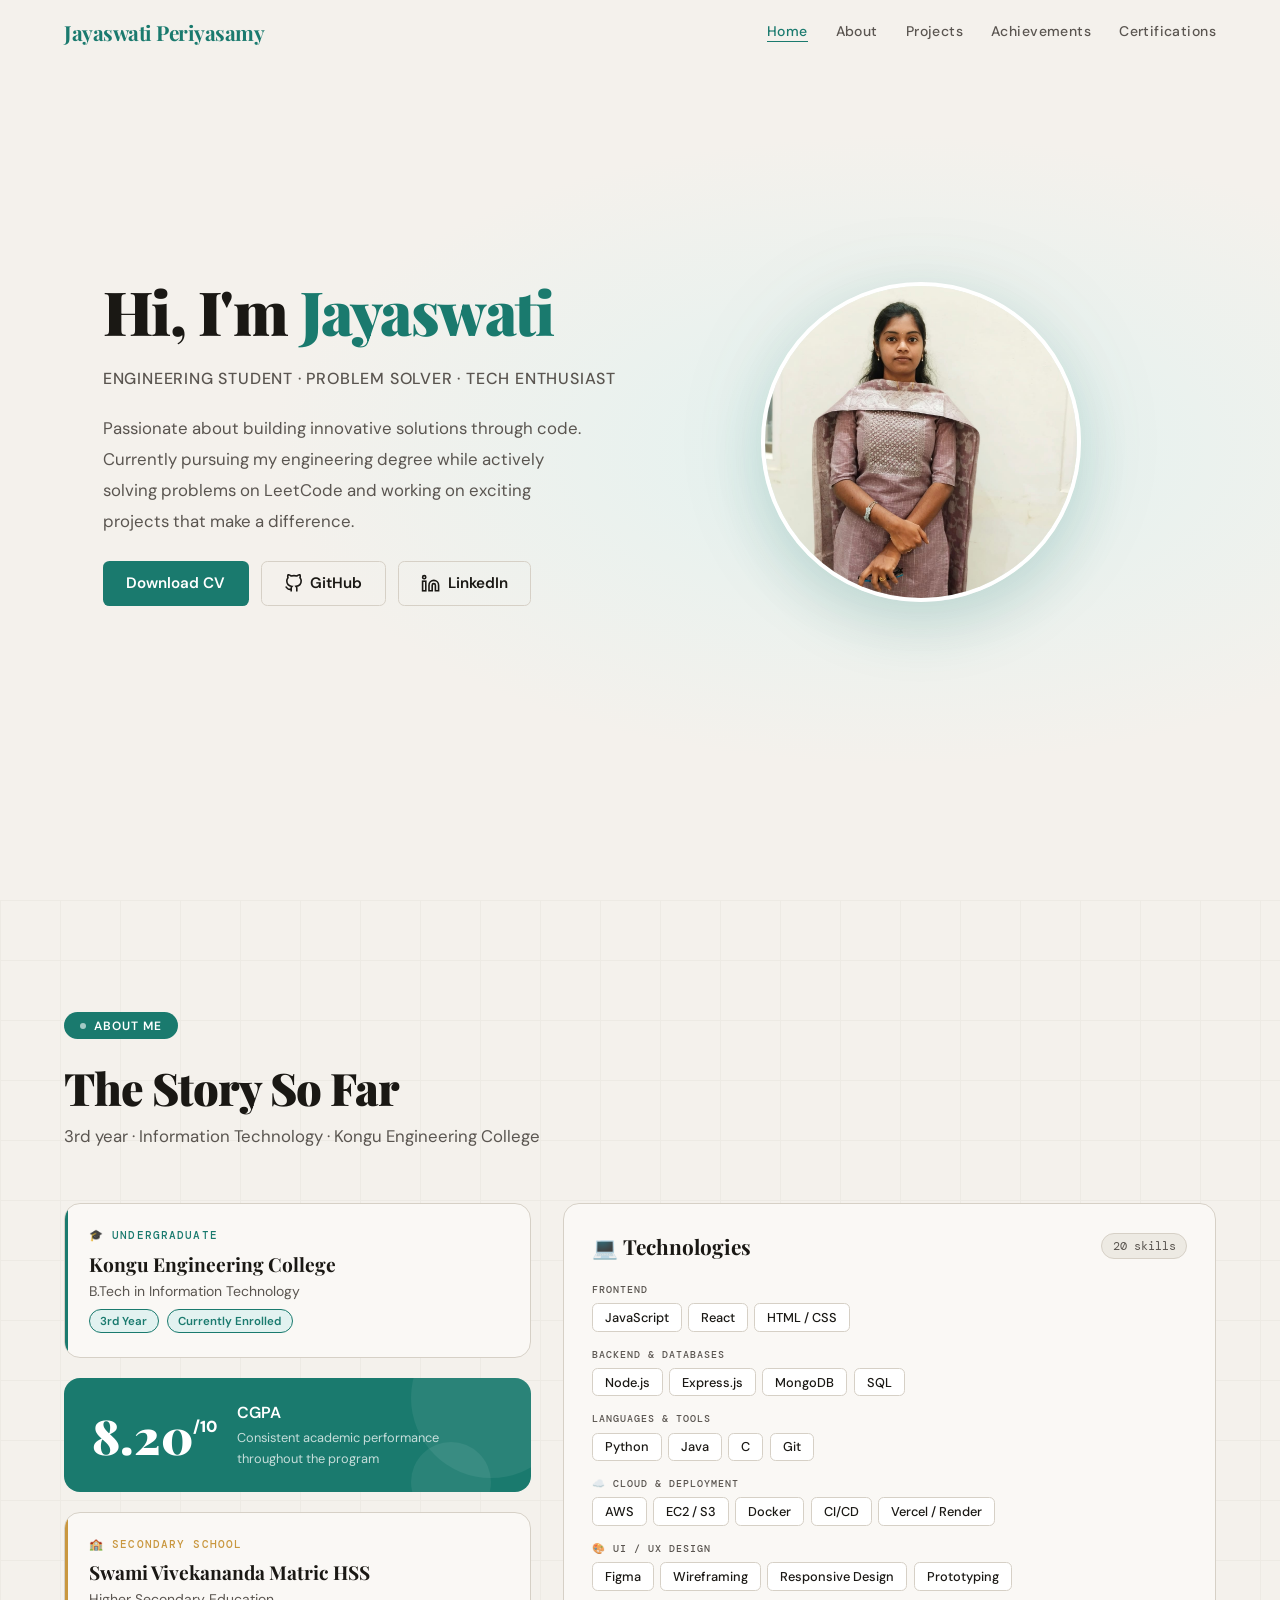
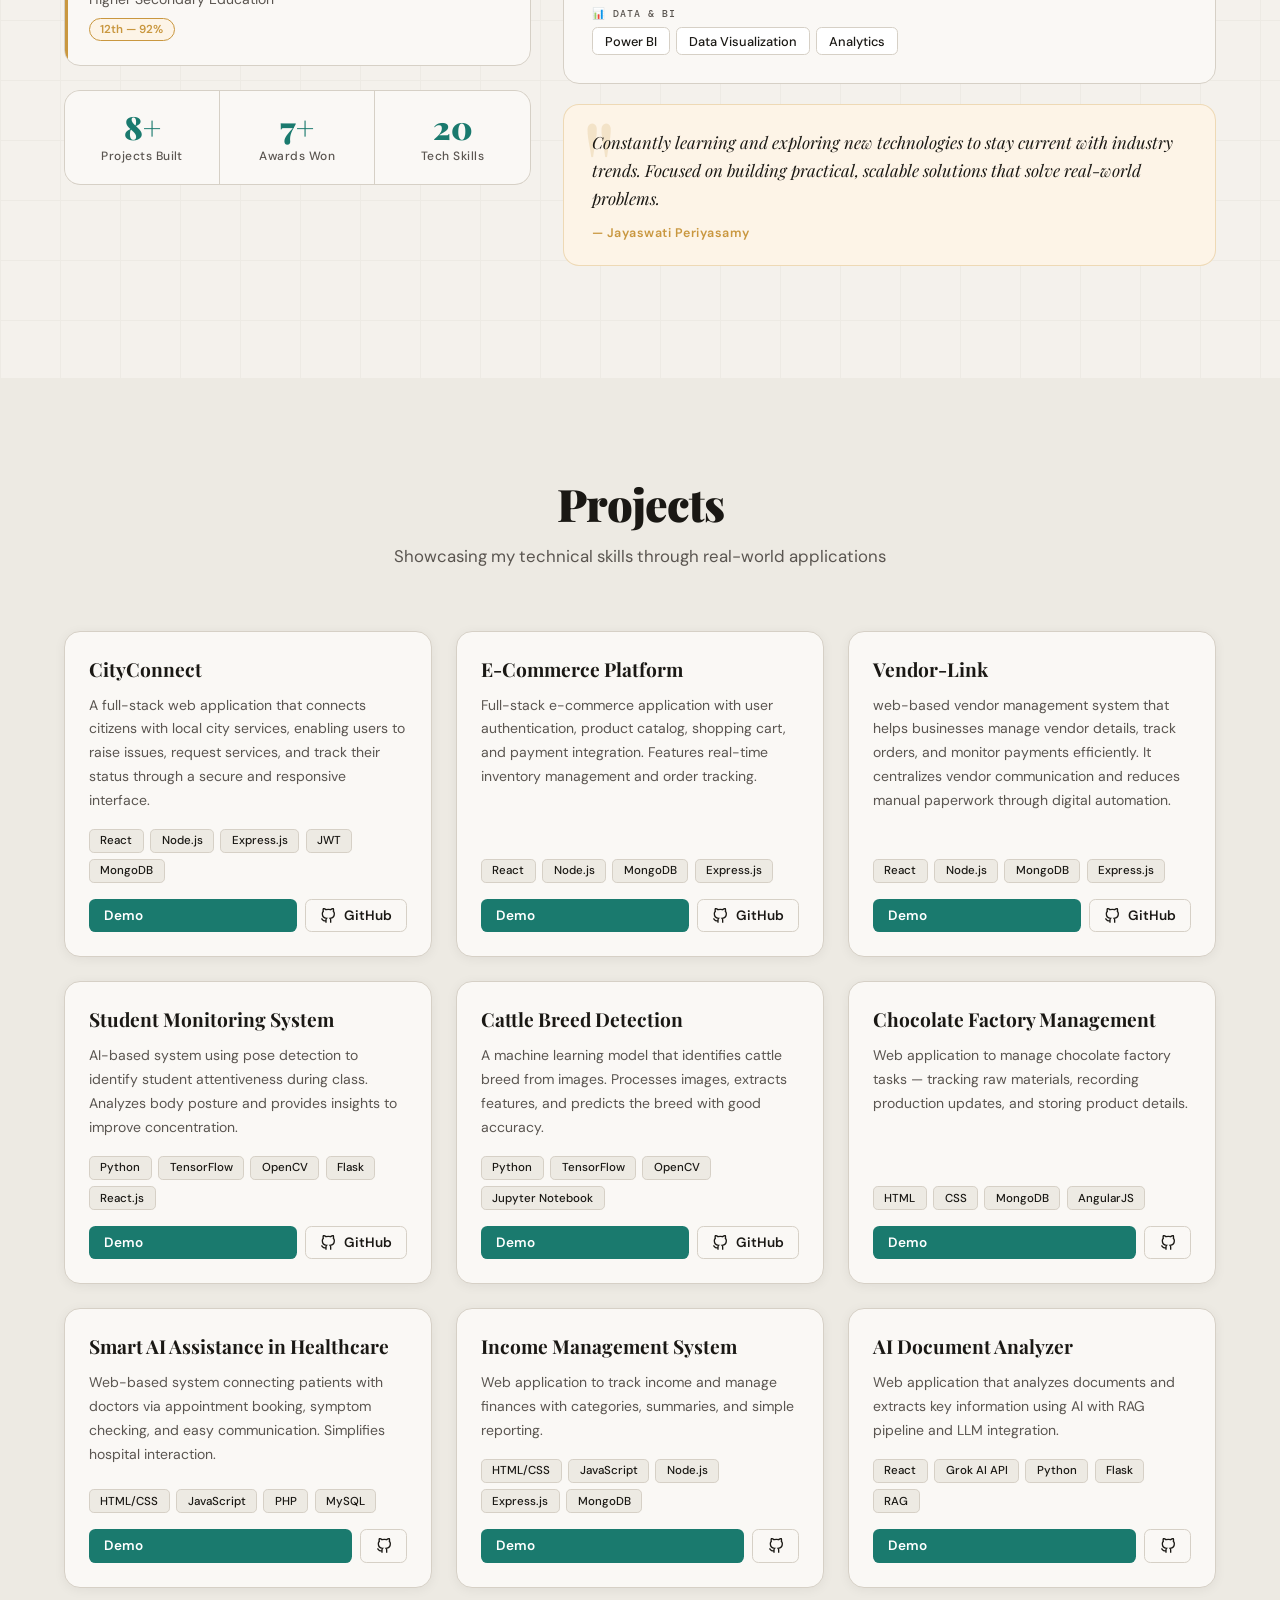
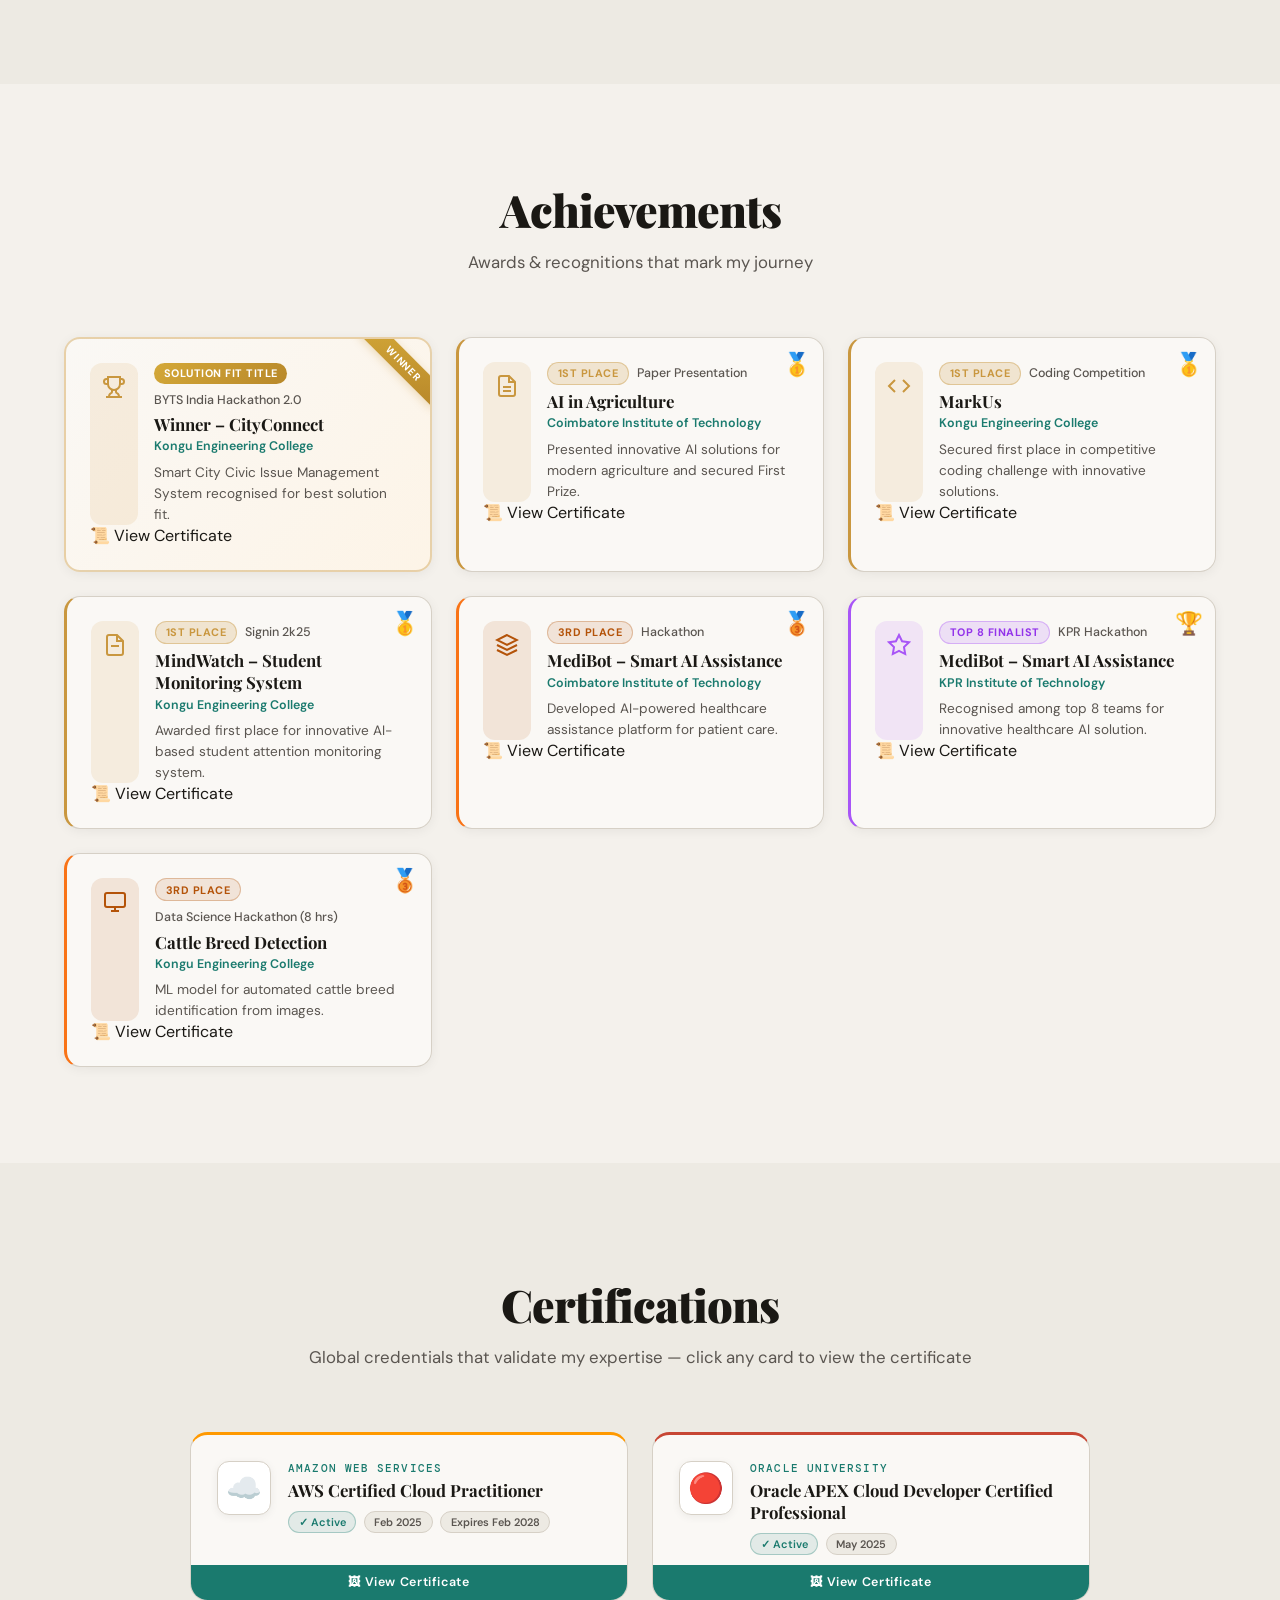
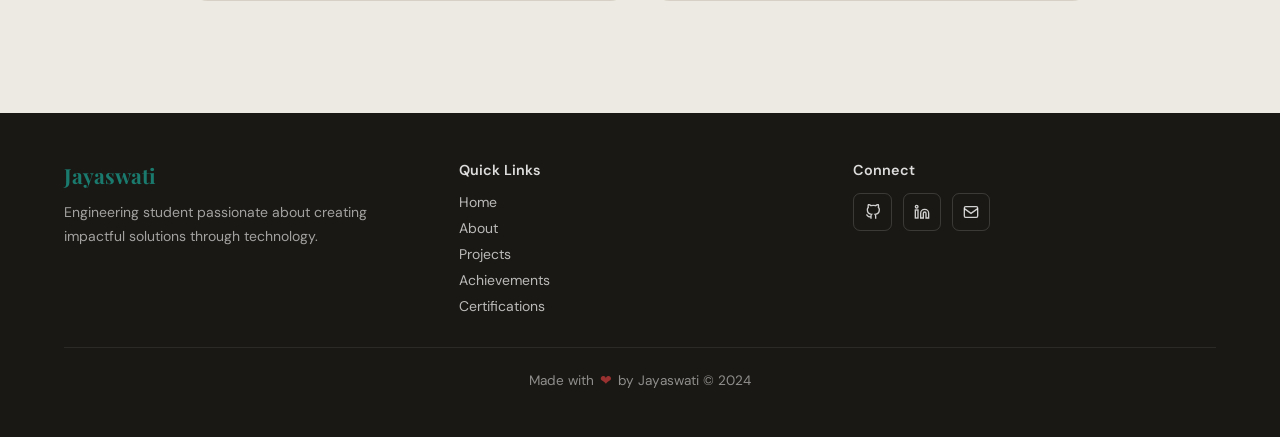
==== commit 7caecd0a: "update" ====
--- a/index.html
+++ b/index.html
@@ -585,54 +585,61 @@
             <p class="section-subtitle">Awards & recognitions that mark my journey</p>
         </div>
         <div class="achievements-grid">
-            <div class="achievement-card achievement-winner">
+            <div class="achievement-card achievement-winner" onclick="openCertModal('byts_hackathon')" style="cursor: pointer;">
                 <div class="achievement-ribbon">WINNER</div>
                 <div class="achievement-header">
                     <div class="achievement-icon achievement-icon-gold"><svg viewBox="0 0 24 24" fill="none" stroke="currentColor" stroke-width="2"><path d="M6 9H4.5a2.5 2.5 0 0 1 0-5H6"></path><path d="M18 9h1.5a2.5 2.5 0 0 0 0-5H18"></path><path d="M4 22h16"></path><path d="M10 14.66V17c0 .55-.47.98-.97 1.21C7.85 18.75 7 20.24 7 22"></path><path d="M14 14.66V17c0 .55.47.98.97 1.21C16.15 18.75 17 20.24 17 22"></path><path d="M18 2H6v7a6 6 0 0 0 12 0V2Z"></path></svg></div>
                     <div><div class="achievement-meta"><span class="achievement-badge badge-winner">Solution Fit Title</span><span class="achievement-date">BYTS India Hackathon 2.0</span></div><h3 class="achievement-title">Winner – CityConnect</h3><p class="achievement-location">Kongu Engineering College</p><p class="achievement-description">Smart City Civic Issue Management System recognised for best solution fit.</p></div>
                 </div>
-            </div>
-            <div class="achievement-card achievement-first">
+                <div class="achievement-cert-btn">📜 View Certificate</div>
+            </div>
+            <div class="achievement-card achievement-first" onclick="openCertModal('ai_agriculture')" style="cursor: pointer;">
                 <div class="achievement-medal">🥇</div>
                 <div class="achievement-header">
                     <div class="achievement-icon achievement-icon-gold"><svg viewBox="0 0 24 24" fill="none" stroke="currentColor" stroke-width="2"><path d="M14 2H6a2 2 0 0 0-2 2v16a2 2 0 0 0 2 2h12a2 2 0 0 0 2-2V8z"></path><polyline points="14 2 14 8 20 8"></polyline><line x1="16" y1="13" x2="8" y2="13"></line><line x1="16" y1="17" x2="8" y2="17"></line></svg></div>
                     <div><div class="achievement-meta"><span class="achievement-badge badge-first">1st Place</span><span class="achievement-date">Paper Presentation</span></div><h3 class="achievement-title">AI in Agriculture</h3><p class="achievement-location">Coimbatore Institute of Technology</p><p class="achievement-description">Presented innovative AI solutions for modern agriculture and secured First Prize.</p></div>
                 </div>
-            </div>
-            <div class="achievement-card achievement-first">
+                <div class="achievement-cert-btn">📜 View Certificate</div>
+            </div>
+            <div class="achievement-card achievement-first" onclick="openCertModal('markus_coding')" style="cursor: pointer;">
                 <div class="achievement-medal">🥇</div>
                 <div class="achievement-header">
                     <div class="achievement-icon achievement-icon-gold"><svg viewBox="0 0 24 24" fill="none" stroke="currentColor" stroke-width="2"><polyline points="16 18 22 12 16 6"></polyline><polyline points="8 6 2 12 8 18"></polyline></svg></div>
                     <div><div class="achievement-meta"><span class="achievement-badge badge-first">1st Place</span><span class="achievement-date">Coding Competition</span></div><h3 class="achievement-title">MarkUs</h3><p class="achievement-location">Kongu Engineering College</p><p class="achievement-description">Secured first place in competitive coding challenge with innovative solutions.</p></div>
                 </div>
-            </div>
-            <div class="achievement-card achievement-first">
+                <div class="achievement-cert-btn">📜 View Certificate</div>
+            </div>
+            <div class="achievement-card achievement-first" onclick="openCertModal('mindwatch_signin')" style="cursor: pointer;">
                 <div class="achievement-medal">🥇</div>
                 <div class="achievement-header">
                     <div class="achievement-icon achievement-icon-gold"><svg viewBox="0 0 24 24" fill="none" stroke="currentColor" stroke-width="2"><path d="M14 2H6a2 2 0 0 0-2 2v16a2 2 0 0 0 2 2h12a2 2 0 0 0 2-2V8z"></path><polyline points="14 2 14 8 20 8"></polyline><line x1="16" y1="13" x2="8" y2="13"></line></svg></div>
                     <div><div class="achievement-meta"><span class="achievement-badge badge-first">1st Place</span><span class="achievement-date">Signin 2k25</span></div><h3 class="achievement-title">MindWatch – Student Monitoring System</h3><p class="achievement-location">Kongu Engineering College</p><p class="achievement-description">Awarded first place for innovative AI-based student attention monitoring system.</p></div>
                 </div>
-            </div>
-            <div class="achievement-card achievement-third">
+                <div class="achievement-cert-btn">📜 View Certificate</div>
+            </div>
+            <div class="achievement-card achievement-third" onclick="openCertModal('medibot_cit')" style="cursor: pointer;">
                 <div class="achievement-medal">🥉</div>
                 <div class="achievement-header">
                     <div class="achievement-icon achievement-icon-bronze"><svg viewBox="0 0 24 24" fill="none" stroke="currentColor" stroke-width="2"><path d="M12 2L2 7l10 5 10-5-10-5z"></path><path d="M2 17l10 5 10-5"></path><path d="M2 12l10 5 10-5"></path></svg></div>
                     <div><div class="achievement-meta"><span class="achievement-badge badge-third">3rd Place</span><span class="achievement-date">Hackathon</span></div><h3 class="achievement-title">MediBot – Smart AI Assistance</h3><p class="achievement-location">Coimbatore Institute of Technology</p><p class="achievement-description">Developed AI-powered healthcare assistance platform for patient care.</p></div>
                 </div>
-            </div>
-            <div class="achievement-card achievement-finalist">
+                <div class="achievement-cert-btn">📜 View Certificate</div>
+            </div>
+            <div class="achievement-card achievement-finalist" onclick="openCertModal('medibot_kpr')" style="cursor: pointer;">
                 <div class="achievement-medal">🏆</div>
                 <div class="achievement-header">
                     <div class="achievement-icon achievement-icon-purple"><svg viewBox="0 0 24 24" fill="none" stroke="currentColor" stroke-width="2"><polygon points="12 2 15.09 8.26 22 9.27 17 14.14 18.18 21.02 12 17.77 5.82 21.02 7 14.14 2 9.27 8.91 8.26 12 2"></polygon></svg></div>
                     <div><div class="achievement-meta"><span class="achievement-badge badge-finalist">Top 8 Finalist</span><span class="achievement-date">KPR Hackathon</span></div><h3 class="achievement-title">MediBot – Smart AI Assistance</h3><p class="achievement-location">KPR Institute of Technology</p><p class="achievement-description">Recognised among top 8 teams for innovative healthcare AI solution.</p></div>
                 </div>
-            </div>
-            <div class="achievement-card achievement-third">
+                <div class="achievement-cert-btn">📜 View Certificate</div>
+            </div>
+            <div class="achievement-card achievement-third" onclick="openCertModal('cattle_detection')" style="cursor: pointer;">
                 <div class="achievement-medal">🥉</div>
                 <div class="achievement-header">
                     <div class="achievement-icon achievement-icon-bronze"><svg viewBox="0 0 24 24" fill="none" stroke="currentColor" stroke-width="2"><rect x="2" y="3" width="20" height="14" rx="2" ry="2"></rect><line x1="8" y1="21" x2="16" y2="21"></line><line x1="12" y1="17" x2="12" y2="21"></line></svg></div>
                     <div><div class="achievement-meta"><span class="achievement-badge badge-third">3rd Place</span><span class="achievement-date">Data Science Hackathon (8 hrs)</span></div><h3 class="achievement-title">Cattle Breed Detection</h3><p class="achievement-location">Kongu Engineering College</p><p class="achievement-description">ML model for automated cattle breed identification from images.</p></div>
                 </div>
+                <div class="achievement-cert-btn">📜 View Certificate</div>
             </div>
         </div>
     </div>
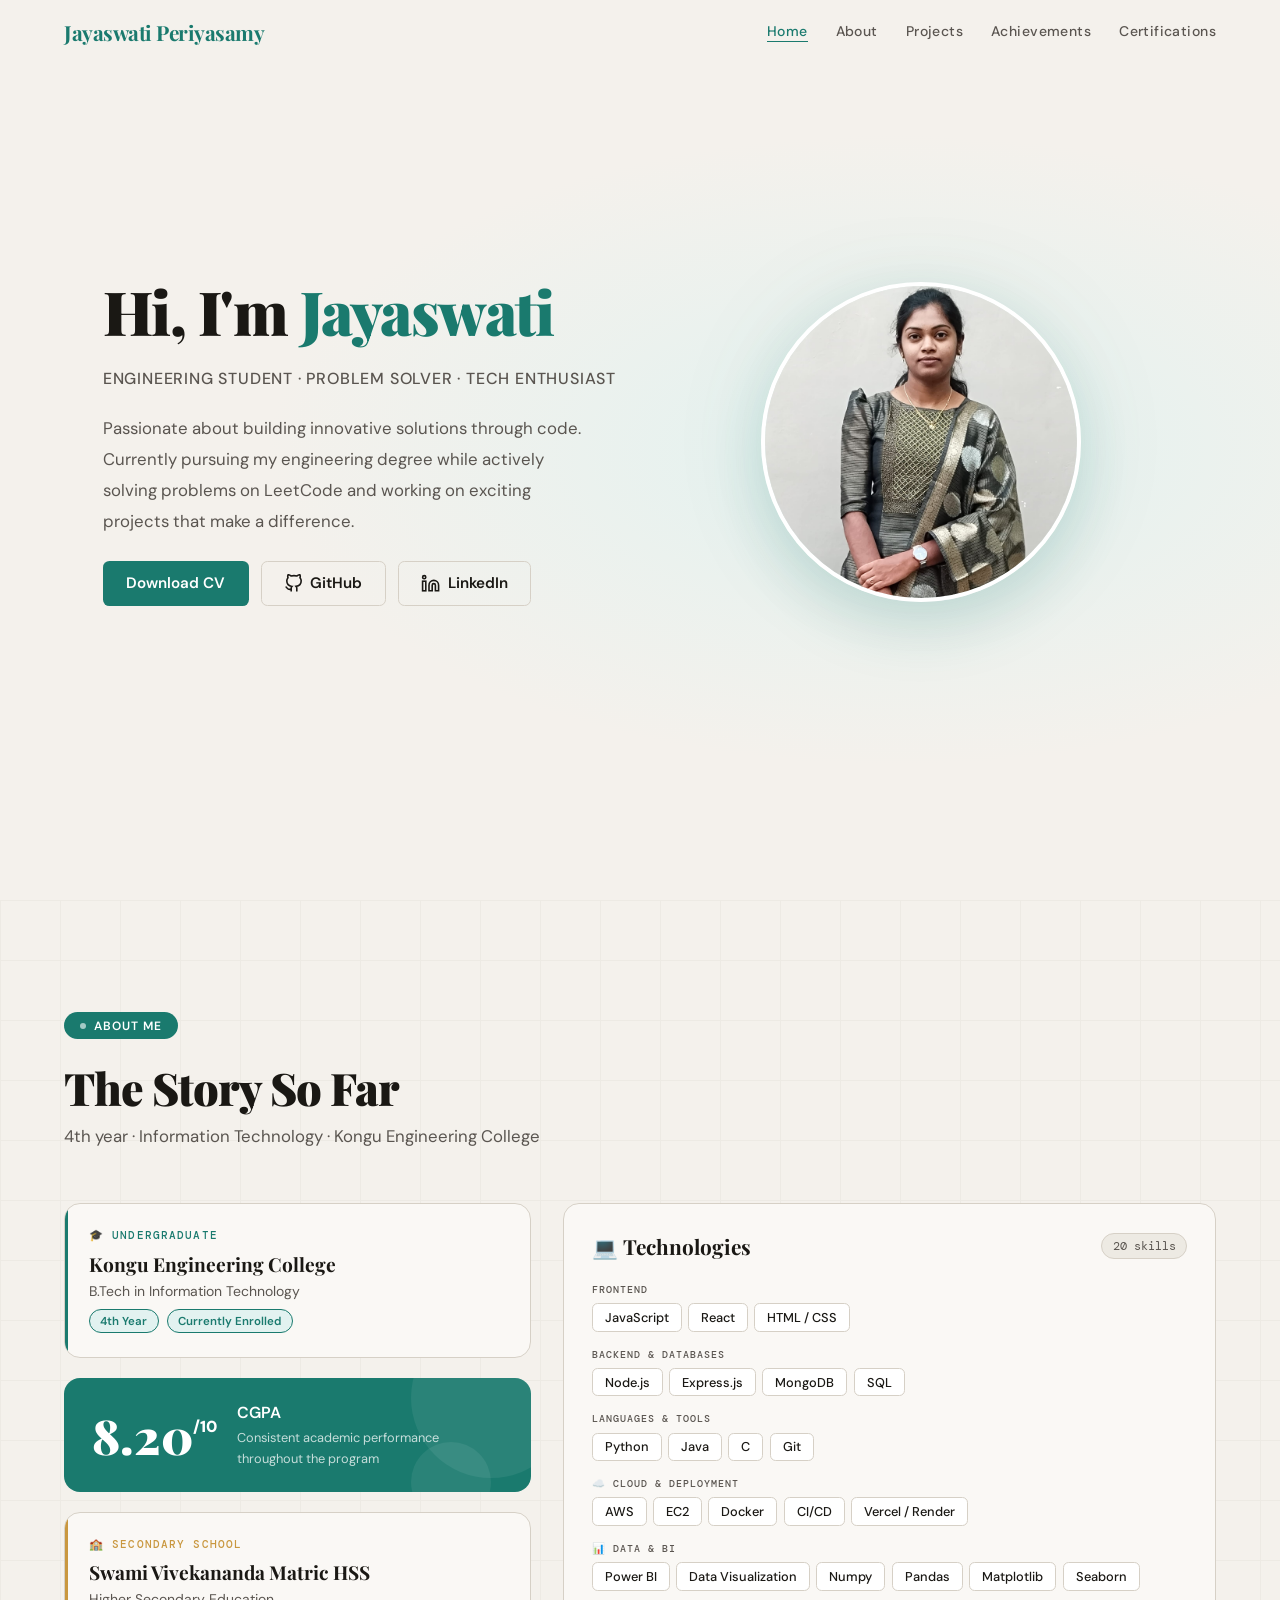
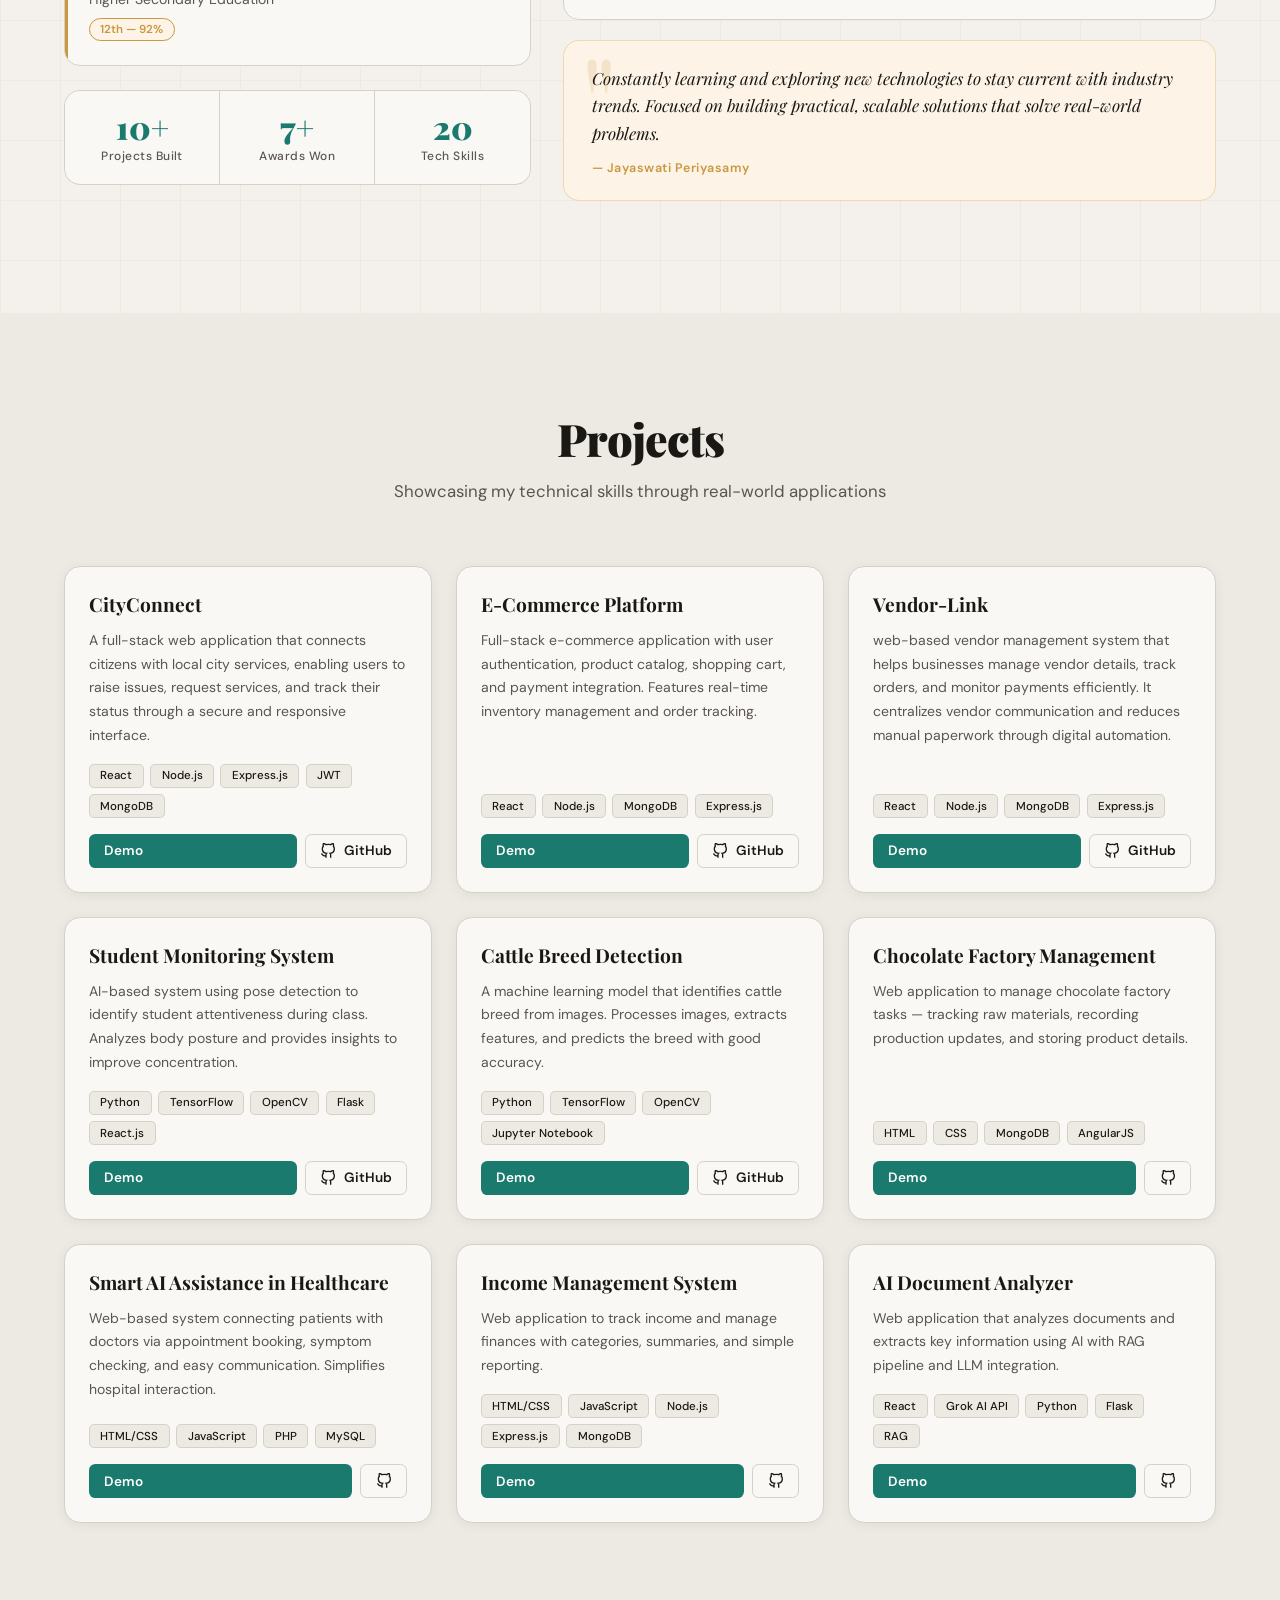
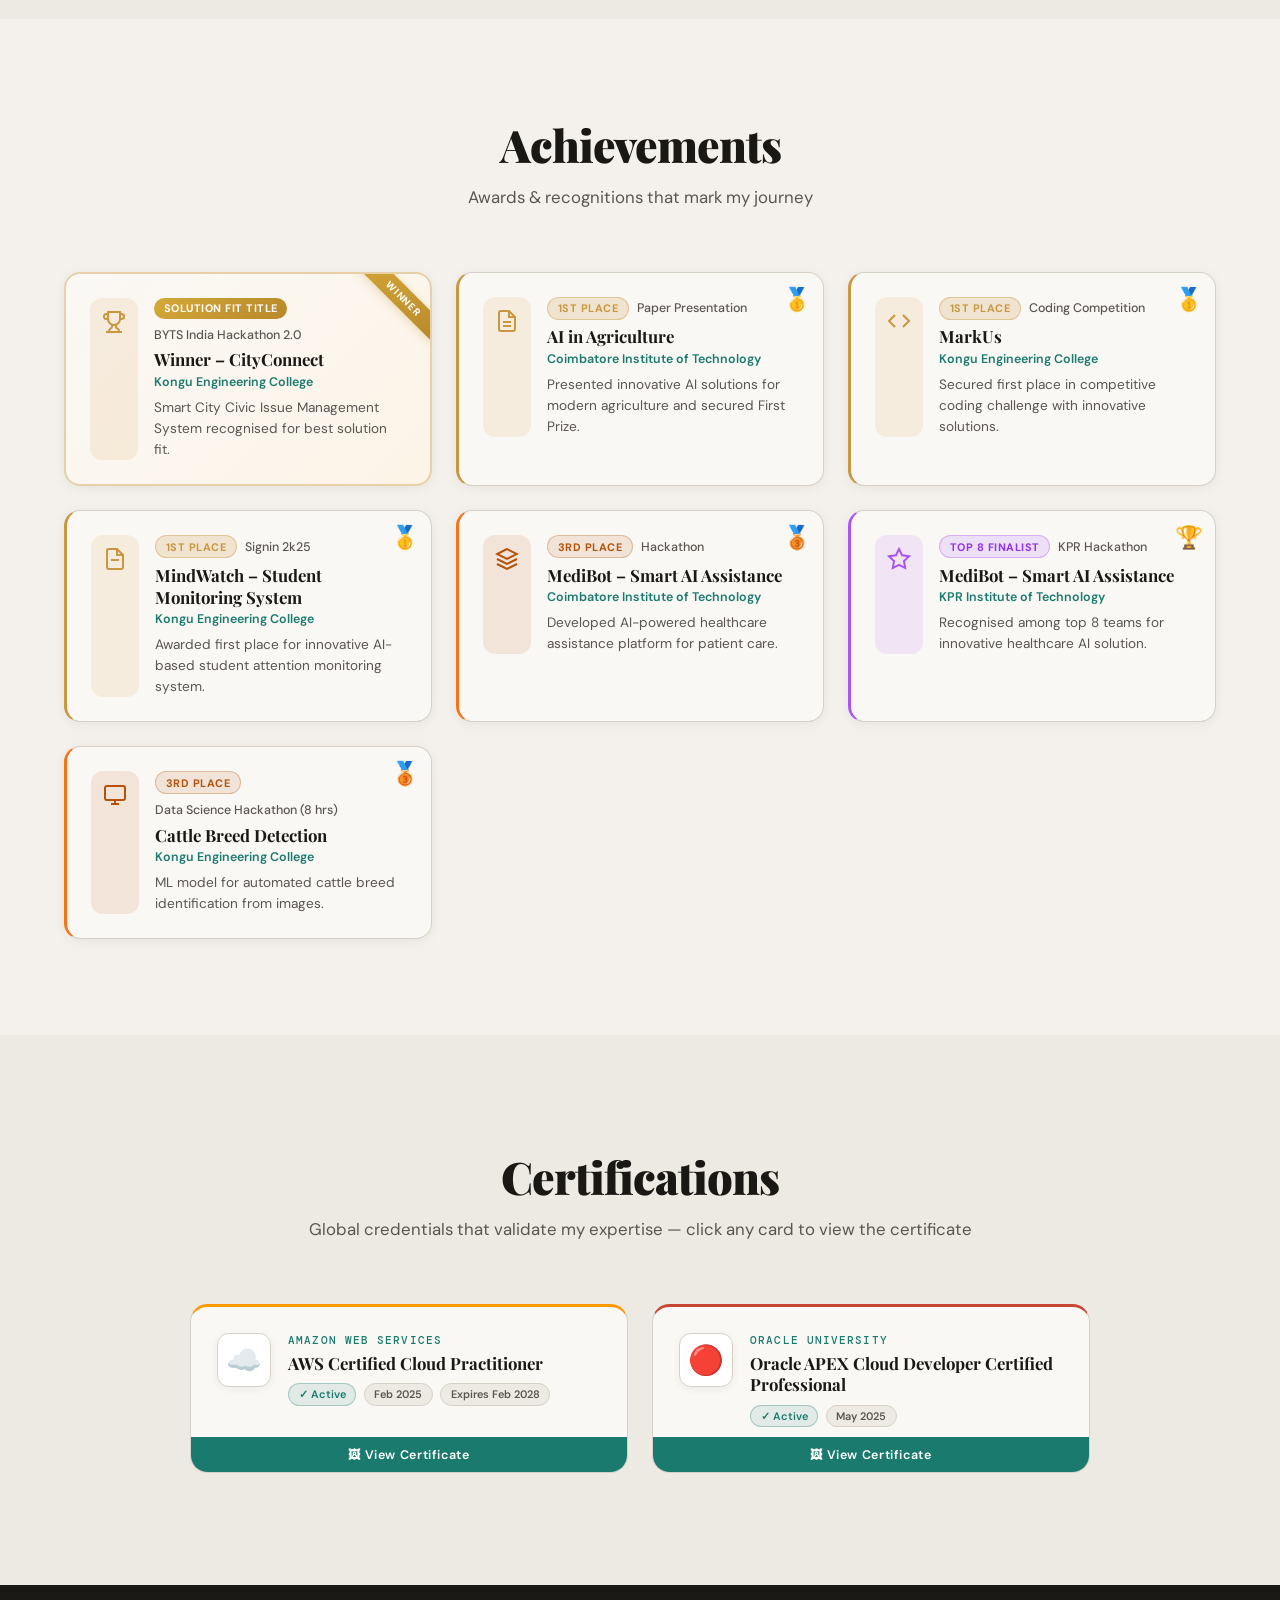
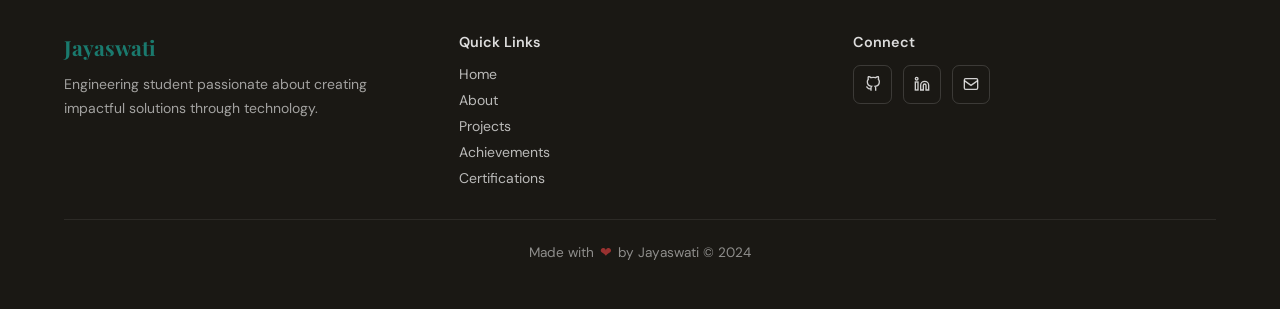
==== commit 9d6127d8: "update" ====
--- a/index.html
+++ b/index.html
@@ -388,7 +388,7 @@
                 <span class="about-eyebrow"><span class="dot"></span>About Me</span>
             </div>
             <h2 class="section-title">The Story So Far</h2>
-            <p class="section-subtitle">3rd year · Information Technology · Kongu Engineering College</p>
+            <p class="section-subtitle">4th year · Information Technology · Kongu Engineering College</p>
         </div>
         <div class="about-layout">
             <div class="about-left">
@@ -396,7 +396,7 @@
                     <p class="edu-label">🎓 Undergraduate</p>
                     <h3 class="edu-institution">Kongu Engineering College</h3>
                     <p class="edu-degree">B.Tech in Information Technology</p>
-                    <div class="edu-meta"><span class="edu-pill teal">3rd Year</span><span class="edu-pill teal">Currently Enrolled</span></div>
+                    <div class="edu-meta"><span class="edu-pill teal">4th Year</span><span class="edu-pill teal">Currently Enrolled</span></div>
                 </div>
                 <div class="cgpa-card">
                     <div class="cgpa-number">8.20<sup>/10</sup></div>
@@ -409,7 +409,7 @@
                     <div class="edu-meta"><span class="edu-pill gold">12th — 92%</span></div>
                 </div>
                 <div class="about-stats">
-                    <div class="stat-block"><div class="stat-block-number">8+</div><div class="stat-block-label">Projects Built</div></div>
+                    <div class="stat-block"><div class="stat-block-number">10+</div><div class="stat-block-label">Projects Built</div></div>
                     <div class="stat-block"><div class="stat-block-number">7+</div><div class="stat-block-label">Awards Won</div></div>
                     <div class="stat-block"><div class="stat-block-number">20</div><div class="stat-block-label">Tech Skills</div></div>
                 </div>
@@ -450,19 +450,10 @@
                         <p class="cat-label">☁️ Cloud &amp; Deployment</p>
                         <div class="skills-row">
                             <span class="skill-chip">AWS</span>
-                            <span class="skill-chip">EC2 / S3</span>
+                            <span class="skill-chip">EC2</span>
                             <span class="skill-chip">Docker</span>
                             <span class="skill-chip">CI/CD</span>
                             <span class="skill-chip">Vercel / Render</span>
-                        </div>
-                    </div>
-                    <div class="skills-category">
-                        <p class="cat-label">🎨 UI / UX Design</p>
-                        <div class="skills-row">
-                            <span class="skill-chip">Figma</span>
-                            <span class="skill-chip">Wireframing</span>
-                            <span class="skill-chip">Responsive Design</span>
-                            <span class="skill-chip">Prototyping</span>
                         </div>
                     </div>
                     <div class="skills-category">
@@ -470,7 +461,10 @@
                         <div class="skills-row">
                             <span class="skill-chip">Power BI</span>
                             <span class="skill-chip">Data Visualization</span>
-                            <span class="skill-chip">Analytics</span>
+                            <span class="skill-chip">Numpy</span>
+                            <span class="skill-chip">Pandas</span>
+                            <span class="skill-chip">Matplotlib</span>
+                            <span class="skill-chip">Seaborn</span>
                         </div>
                     </div>
                 </div>
@@ -516,7 +510,7 @@
                 <div class="project-tags"><span class="project-tag">React</span><span class="project-tag">Node.js</span><span class="project-tag">MongoDB</span><span class="project-tag">Express.js</span></div>
                 <div class="project-buttons">
                     <button class="btn btn-sm btn-primary" type="button">Demo</button>
-                    <a href="https://github.com/jayaswatip/City-Connect-" target="_blank" rel="noopener noreferrer" class="btn btn-sm btn-outline" aria-label="View E-Commerce Platform on GitHub"><svg class="icon-sm" viewBox="0 0 24 24" fill="none" stroke="currentColor" stroke-width="2"><path d="M9 19c-5 1.5-5-2.5-7-3m14 6v-3.87a3.37 3.37 0 0 0-.94-2.61c3.14-.35 6.44-1.54 6.44-7A5.44 5.44 0 0 0 20 4.77 5.07 5.07 0 0 0 19.91 1S18.73.65 16 2.48a13.38 13.38 0 0 0-7 0C6.27.65 5.09 1 5.09 1A5.07 5.07 0 0 0 5 4.77a5.44 5.44 0 0 0-1.5 3.78c0 5.42 3.3 6.61 6.44 7A3.37 3.37 0 0 0 9 18.13V22"></path></svg><span class="visually-hidden">GitHub</span></a>
+                    <a href="https://github.com/jayaswatip/Vendor-Link" target="_blank" rel="noopener noreferrer" class="btn btn-sm btn-outline" aria-label="View E-Commerce Platform on GitHub"><svg class="icon-sm" viewBox="0 0 24 24" fill="none" stroke="currentColor" stroke-width="2"><path d="M9 19c-5 1.5-5-2.5-7-3m14 6v-3.87a3.37 3.37 0 0 0-.94-2.61c3.14-.35 6.44-1.54 6.44-7A5.44 5.44 0 0 0 20 4.77 5.07 5.07 0 0 0 19.91 1S18.73.65 16 2.48a13.38 13.38 0 0 0-7 0C6.27.65 5.09 1 5.09 1A5.07 5.07 0 0 0 5 4.77a5.44 5.44 0 0 0-1.5 3.78c0 5.42 3.3 6.61 6.44 7A3.37 3.37 0 0 0 9 18.13V22"></path></svg><span class="visually-hidden">GitHub</span></a>
                 </div>
             </div>
             <div class="project-card">
@@ -561,7 +555,7 @@
                 <div class="project-tags"><span class="project-tag">HTML/CSS</span><span class="project-tag">JavaScript</span><span class="project-tag">Node.js</span><span class="project-tag">Express.js</span><span class="project-tag">MongoDB</span></div>
                 <div class="project-buttons">
                     <button class="btn btn-sm btn-primary">Demo</button>
-                    <a href="https://github.com/jayaswatip/income-management" target="_blank" rel="noopener noreferrer" class="btn btn-sm btn-outline"><svg class="icon-sm" viewBox="0 0 24 24" fill="none" stroke="currentColor" stroke-width="2"><path d="M9 19c-5 1.5-5-2.5-7-3m14 6v-3.87a3.37 3.37 0 0 0-.94-2.61c3.14-.35 6.44-1.54 6.44-7A5.44 5.44 0 0 0 20 4.77 5.07 5.07 0 0 0 19.91 1S18.73.65 16 2.48a13.38 13.38 0 0 0-7 0C6.27.65 5.09 1 5.09 1A5.07 5.07 0 0 0 5 4.77a5.44 5.44 0 0 0-1.5 3.78c0 5.42 3.3 6.61 6.44 7A3.37 3.37 0 0 0 9 18.13V22"></path></svg></a>
+                    <a href="https://github.com/jayaswatip/income_manager_fullstack" target="_blank" rel="noopener noreferrer" class="btn btn-sm btn-outline"><svg class="icon-sm" viewBox="0 0 24 24" fill="none" stroke="currentColor" stroke-width="2"><path d="M9 19c-5 1.5-5-2.5-7-3m14 6v-3.87a3.37 3.37 0 0 0-.94-2.61c3.14-.35 6.44-1.54 6.44-7A5.44 5.44 0 0 0 20 4.77 5.07 5.07 0 0 0 19.91 1S18.73.65 16 2.48a13.38 13.38 0 0 0-7 0C6.27.65 5.09 1 5.09 1A5.07 5.07 0 0 0 5 4.77a5.44 5.44 0 0 0-1.5 3.78c0 5.42 3.3 6.61 6.44 7A3.37 3.37 0 0 0 9 18.13V22"></path></svg></a>
                 </div>
             </div>
             <div class="project-card">
@@ -570,7 +564,7 @@
                 <div class="project-tags"><span class="project-tag">React</span><span class="project-tag">Grok AI API</span><span class="project-tag">Python</span><span class="project-tag">Flask</span><span class="project-tag">RAG</span></div>
                 <div class="project-buttons">
                     <button class="btn btn-sm btn-primary">Demo</button>
-                    <a href="https://github.com/jayaswatip/income-management" target="_blank" rel="noopener noreferrer" class="btn btn-sm btn-outline"><svg class="icon-sm" viewBox="0 0 24 24" fill="none" stroke="currentColor" stroke-width="2"><path d="M9 19c-5 1.5-5-2.5-7-3m14 6v-3.87a3.37 3.37 0 0 0-.94-2.61c3.14-.35 6.44-1.54 6.44-7A5.44 5.44 0 0 0 20 4.77 5.07 5.07 0 0 0 19.91 1S18.73.65 16 2.48a13.38 13.38 0 0 0-7 0C6.27.65 5.09 1 5.09 1A5.07 5.07 0 0 0 5 4.77a5.44 5.44 0 0 0-1.5 3.78c0 5.42 3.3 6.61 6.44 7A3.37 3.37 0 0 0 9 18.13V22"></path></svg></a>
+                    <a href="https://github.com/jayaswatip/docquery-AI-Analyzer" target="_blank" rel="noopener noreferrer" class="btn btn-sm btn-outline"><svg class="icon-sm" viewBox="0 0 24 24" fill="none" stroke="currentColor" stroke-width="2"><path d="M9 19c-5 1.5-5-2.5-7-3m14 6v-3.87a3.37 3.37 0 0 0-.94-2.61c3.14-.35 6.44-1.54 6.44-7A5.44 5.44 0 0 0 20 4.77 5.07 5.07 0 0 0 19.91 1S18.73.65 16 2.48a13.38 13.38 0 0 0-7 0C6.27.65 5.09 1 5.09 1A5.07 5.07 0 0 0 5 4.77a5.44 5.44 0 0 0-1.5 3.78c0 5.42 3.3 6.61 6.44 7A3.37 3.37 0 0 0 9 18.13V22"></path></svg></a>
                 </div>
             </div>
         </div>
@@ -591,7 +585,6 @@
                     <div class="achievement-icon achievement-icon-gold"><svg viewBox="0 0 24 24" fill="none" stroke="currentColor" stroke-width="2"><path d="M6 9H4.5a2.5 2.5 0 0 1 0-5H6"></path><path d="M18 9h1.5a2.5 2.5 0 0 0 0-5H18"></path><path d="M4 22h16"></path><path d="M10 14.66V17c0 .55-.47.98-.97 1.21C7.85 18.75 7 20.24 7 22"></path><path d="M14 14.66V17c0 .55.47.98.97 1.21C16.15 18.75 17 20.24 17 22"></path><path d="M18 2H6v7a6 6 0 0 0 12 0V2Z"></path></svg></div>
                     <div><div class="achievement-meta"><span class="achievement-badge badge-winner">Solution Fit Title</span><span class="achievement-date">BYTS India Hackathon 2.0</span></div><h3 class="achievement-title">Winner – CityConnect</h3><p class="achievement-location">Kongu Engineering College</p><p class="achievement-description">Smart City Civic Issue Management System recognised for best solution fit.</p></div>
                 </div>
-                <div class="achievement-cert-btn">📜 View Certificate</div>
             </div>
             <div class="achievement-card achievement-first" onclick="openCertModal('ai_agriculture')" style="cursor: pointer;">
                 <div class="achievement-medal">🥇</div>
@@ -599,7 +592,6 @@
                     <div class="achievement-icon achievement-icon-gold"><svg viewBox="0 0 24 24" fill="none" stroke="currentColor" stroke-width="2"><path d="M14 2H6a2 2 0 0 0-2 2v16a2 2 0 0 0 2 2h12a2 2 0 0 0 2-2V8z"></path><polyline points="14 2 14 8 20 8"></polyline><line x1="16" y1="13" x2="8" y2="13"></line><line x1="16" y1="17" x2="8" y2="17"></line></svg></div>
                     <div><div class="achievement-meta"><span class="achievement-badge badge-first">1st Place</span><span class="achievement-date">Paper Presentation</span></div><h3 class="achievement-title">AI in Agriculture</h3><p class="achievement-location">Coimbatore Institute of Technology</p><p class="achievement-description">Presented innovative AI solutions for modern agriculture and secured First Prize.</p></div>
                 </div>
-                <div class="achievement-cert-btn">📜 View Certificate</div>
             </div>
             <div class="achievement-card achievement-first" onclick="openCertModal('markus_coding')" style="cursor: pointer;">
                 <div class="achievement-medal">🥇</div>
@@ -607,7 +599,6 @@
                     <div class="achievement-icon achievement-icon-gold"><svg viewBox="0 0 24 24" fill="none" stroke="currentColor" stroke-width="2"><polyline points="16 18 22 12 16 6"></polyline><polyline points="8 6 2 12 8 18"></polyline></svg></div>
                     <div><div class="achievement-meta"><span class="achievement-badge badge-first">1st Place</span><span class="achievement-date">Coding Competition</span></div><h3 class="achievement-title">MarkUs</h3><p class="achievement-location">Kongu Engineering College</p><p class="achievement-description">Secured first place in competitive coding challenge with innovative solutions.</p></div>
                 </div>
-                <div class="achievement-cert-btn">📜 View Certificate</div>
             </div>
             <div class="achievement-card achievement-first" onclick="openCertModal('mindwatch_signin')" style="cursor: pointer;">
                 <div class="achievement-medal">🥇</div>
@@ -615,7 +606,6 @@
                     <div class="achievement-icon achievement-icon-gold"><svg viewBox="0 0 24 24" fill="none" stroke="currentColor" stroke-width="2"><path d="M14 2H6a2 2 0 0 0-2 2v16a2 2 0 0 0 2 2h12a2 2 0 0 0 2-2V8z"></path><polyline points="14 2 14 8 20 8"></polyline><line x1="16" y1="13" x2="8" y2="13"></line></svg></div>
                     <div><div class="achievement-meta"><span class="achievement-badge badge-first">1st Place</span><span class="achievement-date">Signin 2k25</span></div><h3 class="achievement-title">MindWatch – Student Monitoring System</h3><p class="achievement-location">Kongu Engineering College</p><p class="achievement-description">Awarded first place for innovative AI-based student attention monitoring system.</p></div>
                 </div>
-                <div class="achievement-cert-btn">📜 View Certificate</div>
             </div>
             <div class="achievement-card achievement-third" onclick="openCertModal('medibot_cit')" style="cursor: pointer;">
                 <div class="achievement-medal">🥉</div>
@@ -623,7 +613,6 @@
                     <div class="achievement-icon achievement-icon-bronze"><svg viewBox="0 0 24 24" fill="none" stroke="currentColor" stroke-width="2"><path d="M12 2L2 7l10 5 10-5-10-5z"></path><path d="M2 17l10 5 10-5"></path><path d="M2 12l10 5 10-5"></path></svg></div>
                     <div><div class="achievement-meta"><span class="achievement-badge badge-third">3rd Place</span><span class="achievement-date">Hackathon</span></div><h3 class="achievement-title">MediBot – Smart AI Assistance</h3><p class="achievement-location">Coimbatore Institute of Technology</p><p class="achievement-description">Developed AI-powered healthcare assistance platform for patient care.</p></div>
                 </div>
-                <div class="achievement-cert-btn">📜 View Certificate</div>
             </div>
             <div class="achievement-card achievement-finalist" onclick="openCertModal('medibot_kpr')" style="cursor: pointer;">
                 <div class="achievement-medal">🏆</div>
@@ -631,7 +620,6 @@
                     <div class="achievement-icon achievement-icon-purple"><svg viewBox="0 0 24 24" fill="none" stroke="currentColor" stroke-width="2"><polygon points="12 2 15.09 8.26 22 9.27 17 14.14 18.18 21.02 12 17.77 5.82 21.02 7 14.14 2 9.27 8.91 8.26 12 2"></polygon></svg></div>
                     <div><div class="achievement-meta"><span class="achievement-badge badge-finalist">Top 8 Finalist</span><span class="achievement-date">KPR Hackathon</span></div><h3 class="achievement-title">MediBot – Smart AI Assistance</h3><p class="achievement-location">KPR Institute of Technology</p><p class="achievement-description">Recognised among top 8 teams for innovative healthcare AI solution.</p></div>
                 </div>
-                <div class="achievement-cert-btn">📜 View Certificate</div>
             </div>
             <div class="achievement-card achievement-third" onclick="openCertModal('cattle_detection')" style="cursor: pointer;">
                 <div class="achievement-medal">🥉</div>
@@ -639,7 +627,6 @@
                     <div class="achievement-icon achievement-icon-bronze"><svg viewBox="0 0 24 24" fill="none" stroke="currentColor" stroke-width="2"><rect x="2" y="3" width="20" height="14" rx="2" ry="2"></rect><line x1="8" y1="21" x2="16" y2="21"></line><line x1="12" y1="17" x2="12" y2="21"></line></svg></div>
                     <div><div class="achievement-meta"><span class="achievement-badge badge-third">3rd Place</span><span class="achievement-date">Data Science Hackathon (8 hrs)</span></div><h3 class="achievement-title">Cattle Breed Detection</h3><p class="achievement-location">Kongu Engineering College</p><p class="achievement-description">ML model for automated cattle breed identification from images.</p></div>
                 </div>
-                <div class="achievement-cert-btn">📜 View Certificate</div>
             </div>
         </div>
     </div>
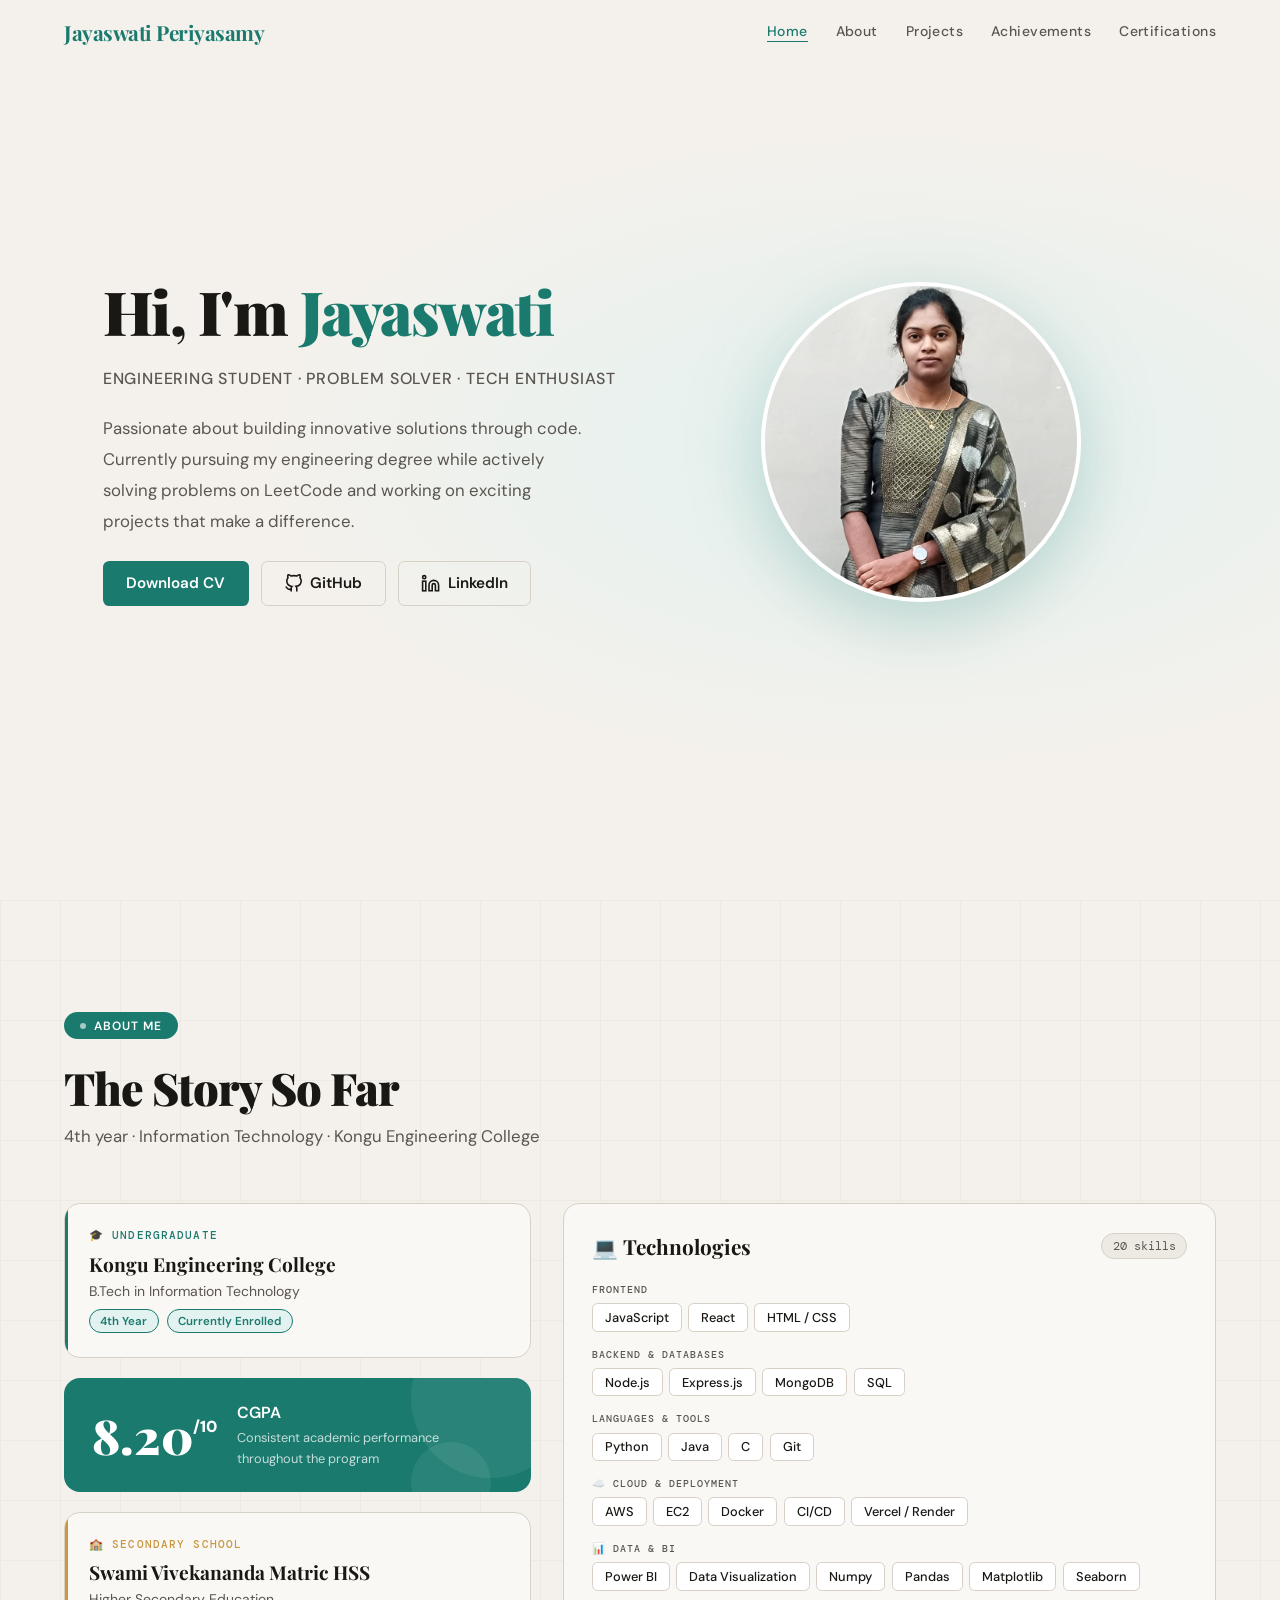
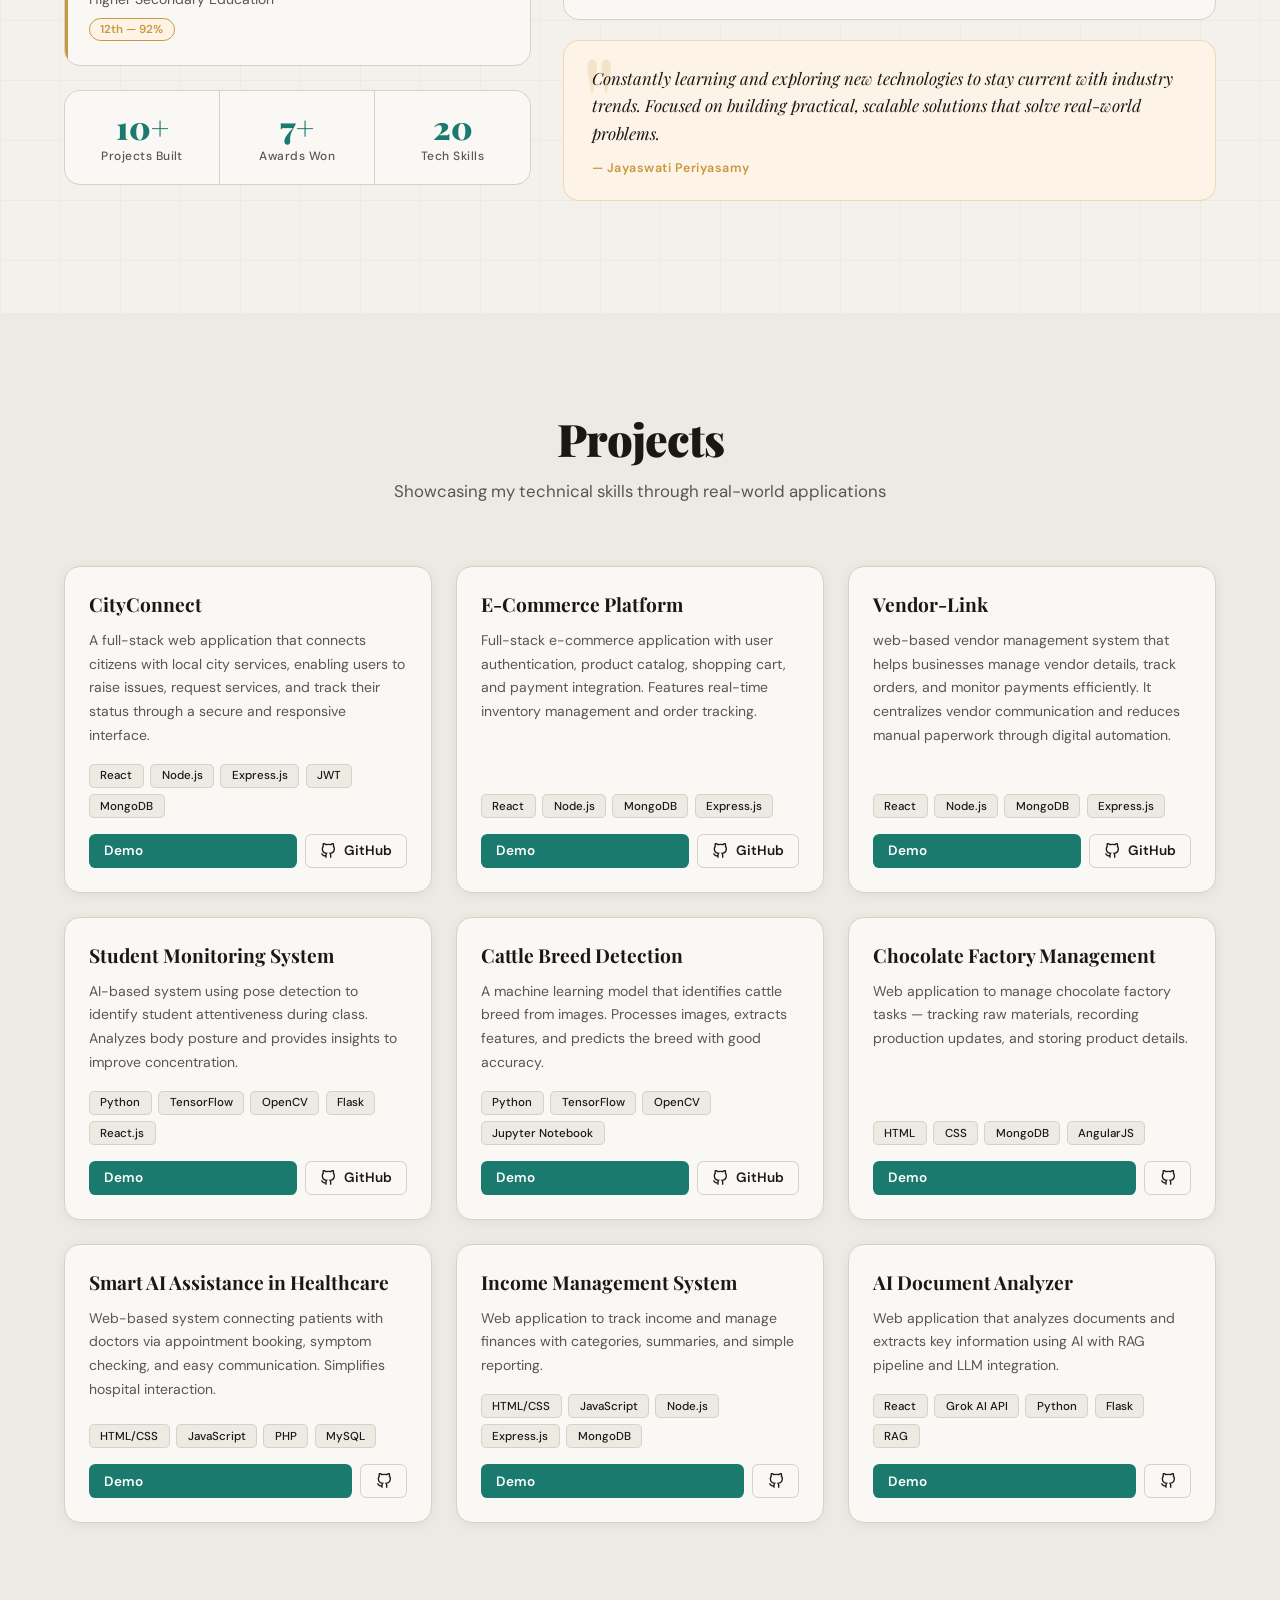
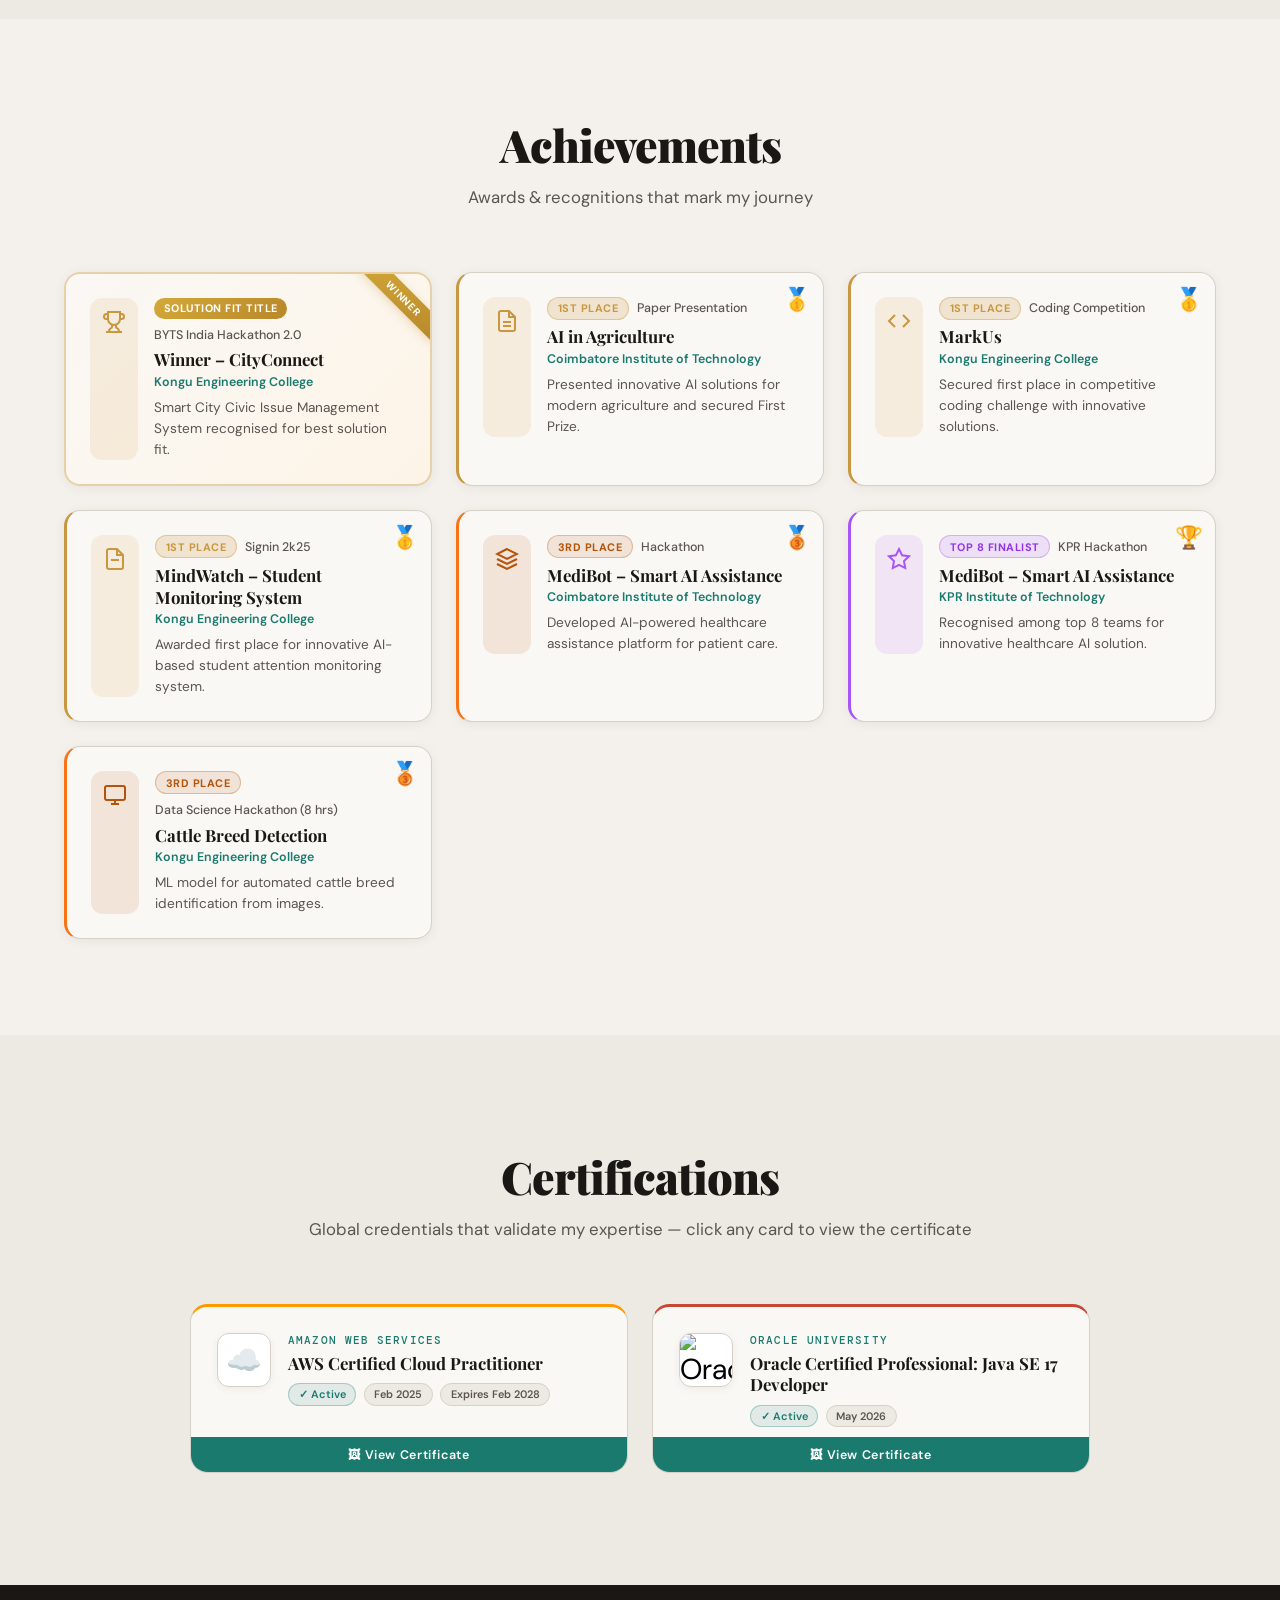
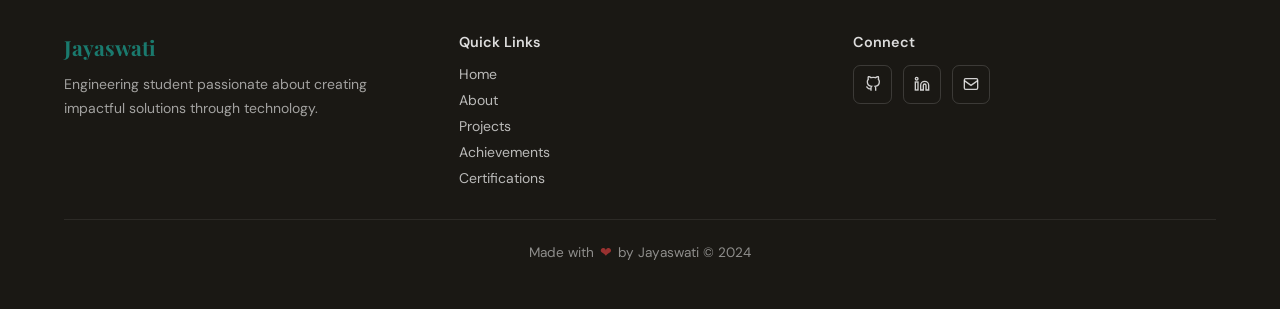
==== commit 4053a03a: "Enhance achievement cards layout and styling; remove inline click handlers for improved accessibilit" ====
--- a/index.html
+++ b/index.html
@@ -225,6 +225,10 @@
     border: 1.5px solid var(--border);
     background: var(--white);
     box-shadow: 0 2px 8px rgba(0,0,0,.06);
+    overflow: hidden;
+}
+.cert-logo img {
+    width: 100%; height: 100%; object-fit: cover;
 }
 .cert-body { flex: 1; min-width: 0; }
 .cert-issuer { font-family: var(--ff-mono); font-size: .68rem; font-weight: 500; text-transform: uppercase; letter-spacing: .1em; color: var(--teal); margin-bottom: .35rem; }
@@ -579,49 +583,49 @@
             <p class="section-subtitle">Awards & recognitions that mark my journey</p>
         </div>
         <div class="achievements-grid">
-            <div class="achievement-card achievement-winner" onclick="openCertModal('byts_hackathon')" style="cursor: pointer;">
+            <div class="achievement-card achievement-winner">
                 <div class="achievement-ribbon">WINNER</div>
                 <div class="achievement-header">
                     <div class="achievement-icon achievement-icon-gold"><svg viewBox="0 0 24 24" fill="none" stroke="currentColor" stroke-width="2"><path d="M6 9H4.5a2.5 2.5 0 0 1 0-5H6"></path><path d="M18 9h1.5a2.5 2.5 0 0 0 0-5H18"></path><path d="M4 22h16"></path><path d="M10 14.66V17c0 .55-.47.98-.97 1.21C7.85 18.75 7 20.24 7 22"></path><path d="M14 14.66V17c0 .55.47.98.97 1.21C16.15 18.75 17 20.24 17 22"></path><path d="M18 2H6v7a6 6 0 0 0 12 0V2Z"></path></svg></div>
                     <div><div class="achievement-meta"><span class="achievement-badge badge-winner">Solution Fit Title</span><span class="achievement-date">BYTS India Hackathon 2.0</span></div><h3 class="achievement-title">Winner – CityConnect</h3><p class="achievement-location">Kongu Engineering College</p><p class="achievement-description">Smart City Civic Issue Management System recognised for best solution fit.</p></div>
                 </div>
             </div>
-            <div class="achievement-card achievement-first" onclick="openCertModal('ai_agriculture')" style="cursor: pointer;">
+            <div class="achievement-card achievement-first">
                 <div class="achievement-medal">🥇</div>
                 <div class="achievement-header">
                     <div class="achievement-icon achievement-icon-gold"><svg viewBox="0 0 24 24" fill="none" stroke="currentColor" stroke-width="2"><path d="M14 2H6a2 2 0 0 0-2 2v16a2 2 0 0 0 2 2h12a2 2 0 0 0 2-2V8z"></path><polyline points="14 2 14 8 20 8"></polyline><line x1="16" y1="13" x2="8" y2="13"></line><line x1="16" y1="17" x2="8" y2="17"></line></svg></div>
                     <div><div class="achievement-meta"><span class="achievement-badge badge-first">1st Place</span><span class="achievement-date">Paper Presentation</span></div><h3 class="achievement-title">AI in Agriculture</h3><p class="achievement-location">Coimbatore Institute of Technology</p><p class="achievement-description">Presented innovative AI solutions for modern agriculture and secured First Prize.</p></div>
                 </div>
             </div>
-            <div class="achievement-card achievement-first" onclick="openCertModal('markus_coding')" style="cursor: pointer;">
+            <div class="achievement-card achievement-first">
                 <div class="achievement-medal">🥇</div>
                 <div class="achievement-header">
                     <div class="achievement-icon achievement-icon-gold"><svg viewBox="0 0 24 24" fill="none" stroke="currentColor" stroke-width="2"><polyline points="16 18 22 12 16 6"></polyline><polyline points="8 6 2 12 8 18"></polyline></svg></div>
                     <div><div class="achievement-meta"><span class="achievement-badge badge-first">1st Place</span><span class="achievement-date">Coding Competition</span></div><h3 class="achievement-title">MarkUs</h3><p class="achievement-location">Kongu Engineering College</p><p class="achievement-description">Secured first place in competitive coding challenge with innovative solutions.</p></div>
                 </div>
             </div>
-            <div class="achievement-card achievement-first" onclick="openCertModal('mindwatch_signin')" style="cursor: pointer;">
+            <div class="achievement-card achievement-first">
                 <div class="achievement-medal">🥇</div>
                 <div class="achievement-header">
                     <div class="achievement-icon achievement-icon-gold"><svg viewBox="0 0 24 24" fill="none" stroke="currentColor" stroke-width="2"><path d="M14 2H6a2 2 0 0 0-2 2v16a2 2 0 0 0 2 2h12a2 2 0 0 0 2-2V8z"></path><polyline points="14 2 14 8 20 8"></polyline><line x1="16" y1="13" x2="8" y2="13"></line></svg></div>
                     <div><div class="achievement-meta"><span class="achievement-badge badge-first">1st Place</span><span class="achievement-date">Signin 2k25</span></div><h3 class="achievement-title">MindWatch – Student Monitoring System</h3><p class="achievement-location">Kongu Engineering College</p><p class="achievement-description">Awarded first place for innovative AI-based student attention monitoring system.</p></div>
                 </div>
             </div>
-            <div class="achievement-card achievement-third" onclick="openCertModal('medibot_cit')" style="cursor: pointer;">
+            <div class="achievement-card achievement-third">
                 <div class="achievement-medal">🥉</div>
                 <div class="achievement-header">
                     <div class="achievement-icon achievement-icon-bronze"><svg viewBox="0 0 24 24" fill="none" stroke="currentColor" stroke-width="2"><path d="M12 2L2 7l10 5 10-5-10-5z"></path><path d="M2 17l10 5 10-5"></path><path d="M2 12l10 5 10-5"></path></svg></div>
                     <div><div class="achievement-meta"><span class="achievement-badge badge-third">3rd Place</span><span class="achievement-date">Hackathon</span></div><h3 class="achievement-title">MediBot – Smart AI Assistance</h3><p class="achievement-location">Coimbatore Institute of Technology</p><p class="achievement-description">Developed AI-powered healthcare assistance platform for patient care.</p></div>
                 </div>
             </div>
-            <div class="achievement-card achievement-finalist" onclick="openCertModal('medibot_kpr')" style="cursor: pointer;">
+            <div class="achievement-card achievement-finalist">
                 <div class="achievement-medal">🏆</div>
                 <div class="achievement-header">
                     <div class="achievement-icon achievement-icon-purple"><svg viewBox="0 0 24 24" fill="none" stroke="currentColor" stroke-width="2"><polygon points="12 2 15.09 8.26 22 9.27 17 14.14 18.18 21.02 12 17.77 5.82 21.02 7 14.14 2 9.27 8.91 8.26 12 2"></polygon></svg></div>
                     <div><div class="achievement-meta"><span class="achievement-badge badge-finalist">Top 8 Finalist</span><span class="achievement-date">KPR Hackathon</span></div><h3 class="achievement-title">MediBot – Smart AI Assistance</h3><p class="achievement-location">KPR Institute of Technology</p><p class="achievement-description">Recognised among top 8 teams for innovative healthcare AI solution.</p></div>
                 </div>
             </div>
-            <div class="achievement-card achievement-third" onclick="openCertModal('cattle_detection')" style="cursor: pointer;">
+            <div class="achievement-card achievement-third">
                 <div class="achievement-medal">🥉</div>
                 <div class="achievement-header">
                     <div class="achievement-icon achievement-icon-bronze"><svg viewBox="0 0 24 24" fill="none" stroke="currentColor" stroke-width="2"><rect x="2" y="3" width="20" height="14" rx="2" ry="2"></rect><line x1="8" y1="21" x2="16" y2="21"></line><line x1="12" y1="17" x2="12" y2="21"></line></svg></div>
@@ -656,13 +660,13 @@
             </button>
 
             <button class="cert-card oracle-card" onclick="openCertModal('oracle')">
-                <div class="cert-logo">🔴</div>
+                <div class="cert-logo"><img src="oracle java se.jpg" alt="Oracle Java SE 17 certificate"></div>
                 <div class="cert-body">
                     <p class="cert-issuer">Oracle University</p>
-                    <h3 class="cert-name">Oracle APEX Cloud Developer Certified Professional</h3>
+                    <h3 class="cert-name">Oracle Certified Professional: Java SE 17 Developer</h3>
                     <div class="cert-meta">
                         <span class="cert-badge active">✓ Active</span>
-                        <span class="cert-badge date-tag">May 2025</span>
+                        <span class="cert-badge date-tag">May 2026</span>
                     </div>
                 </div>
                 <div class="cert-card-peek">🖼 View Certificate</div>
@@ -718,7 +722,7 @@
     </div>
 </footer>
 
-<!-- Scripts: cert-data.js loads image data, script.js handles all behaviour -->
 <script src="cert-data.js"></script>
+<script src="script.js"></script>
 </body>
 </html>
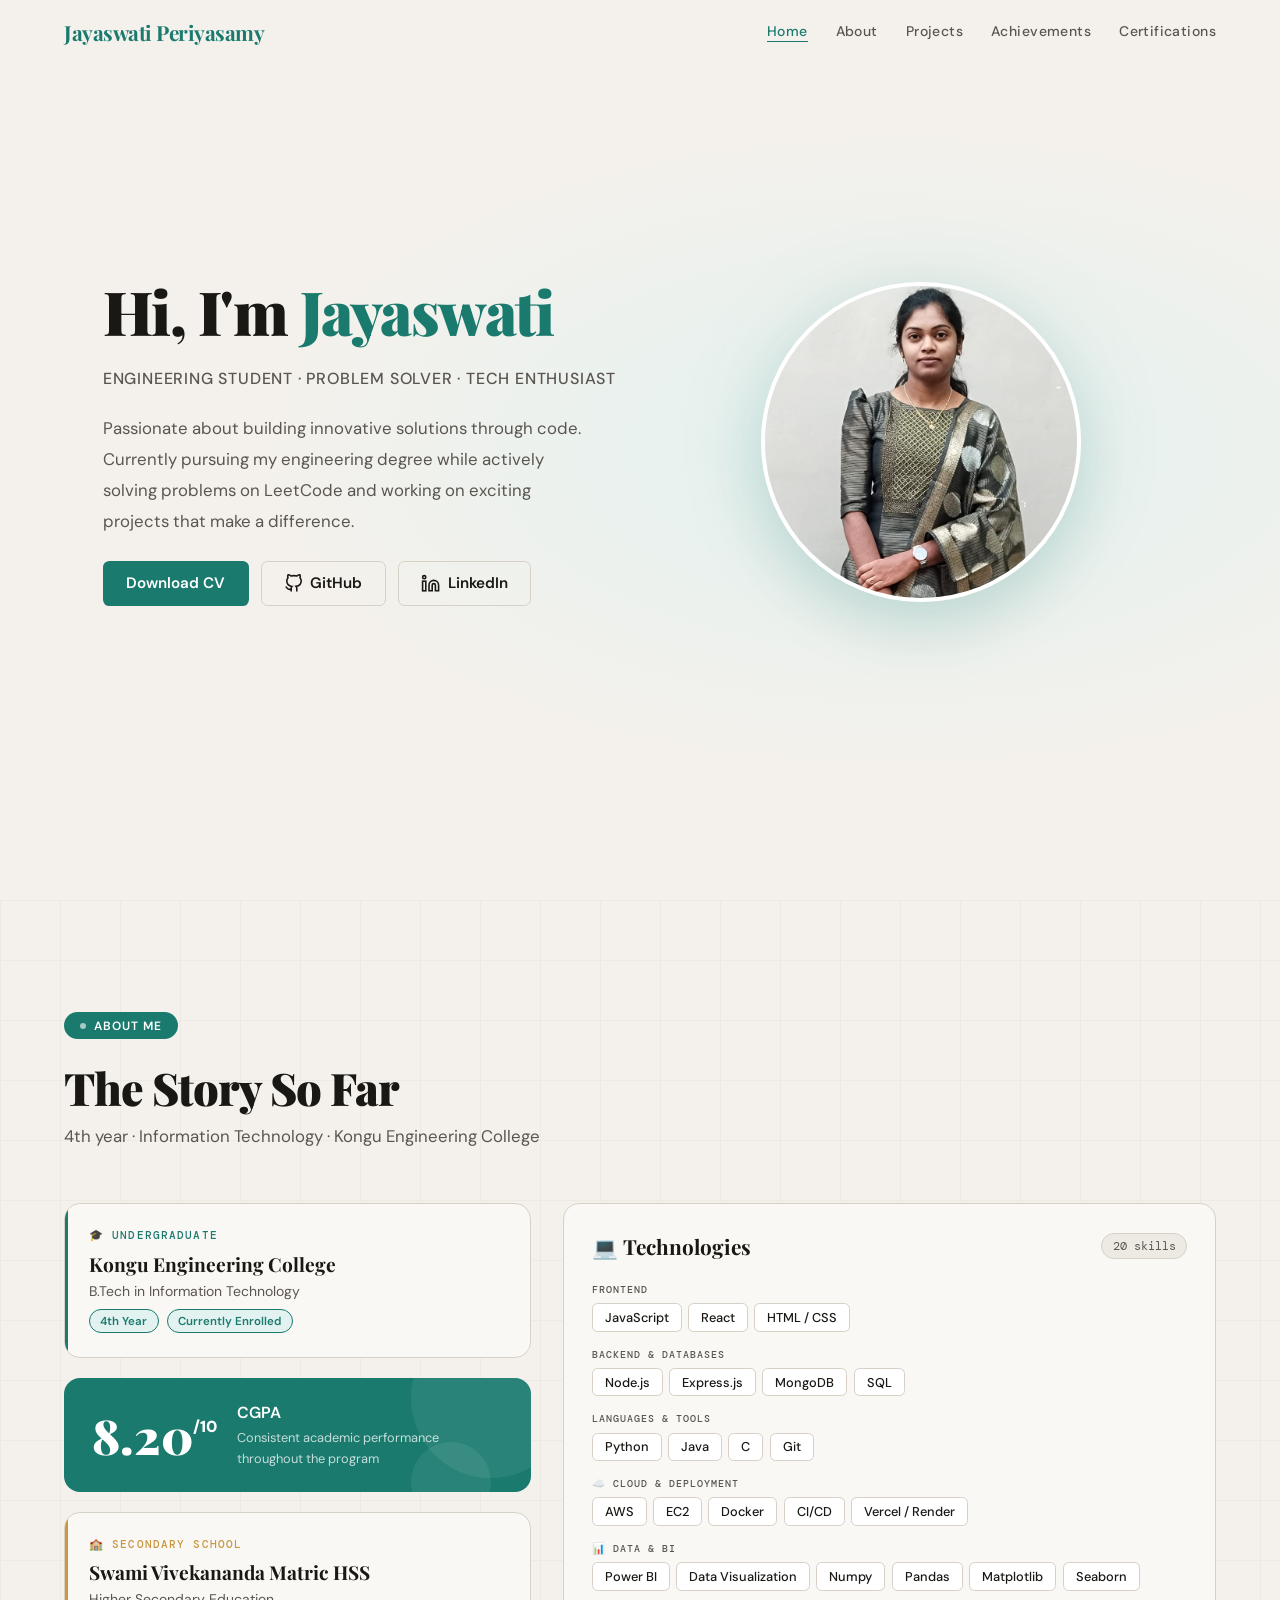
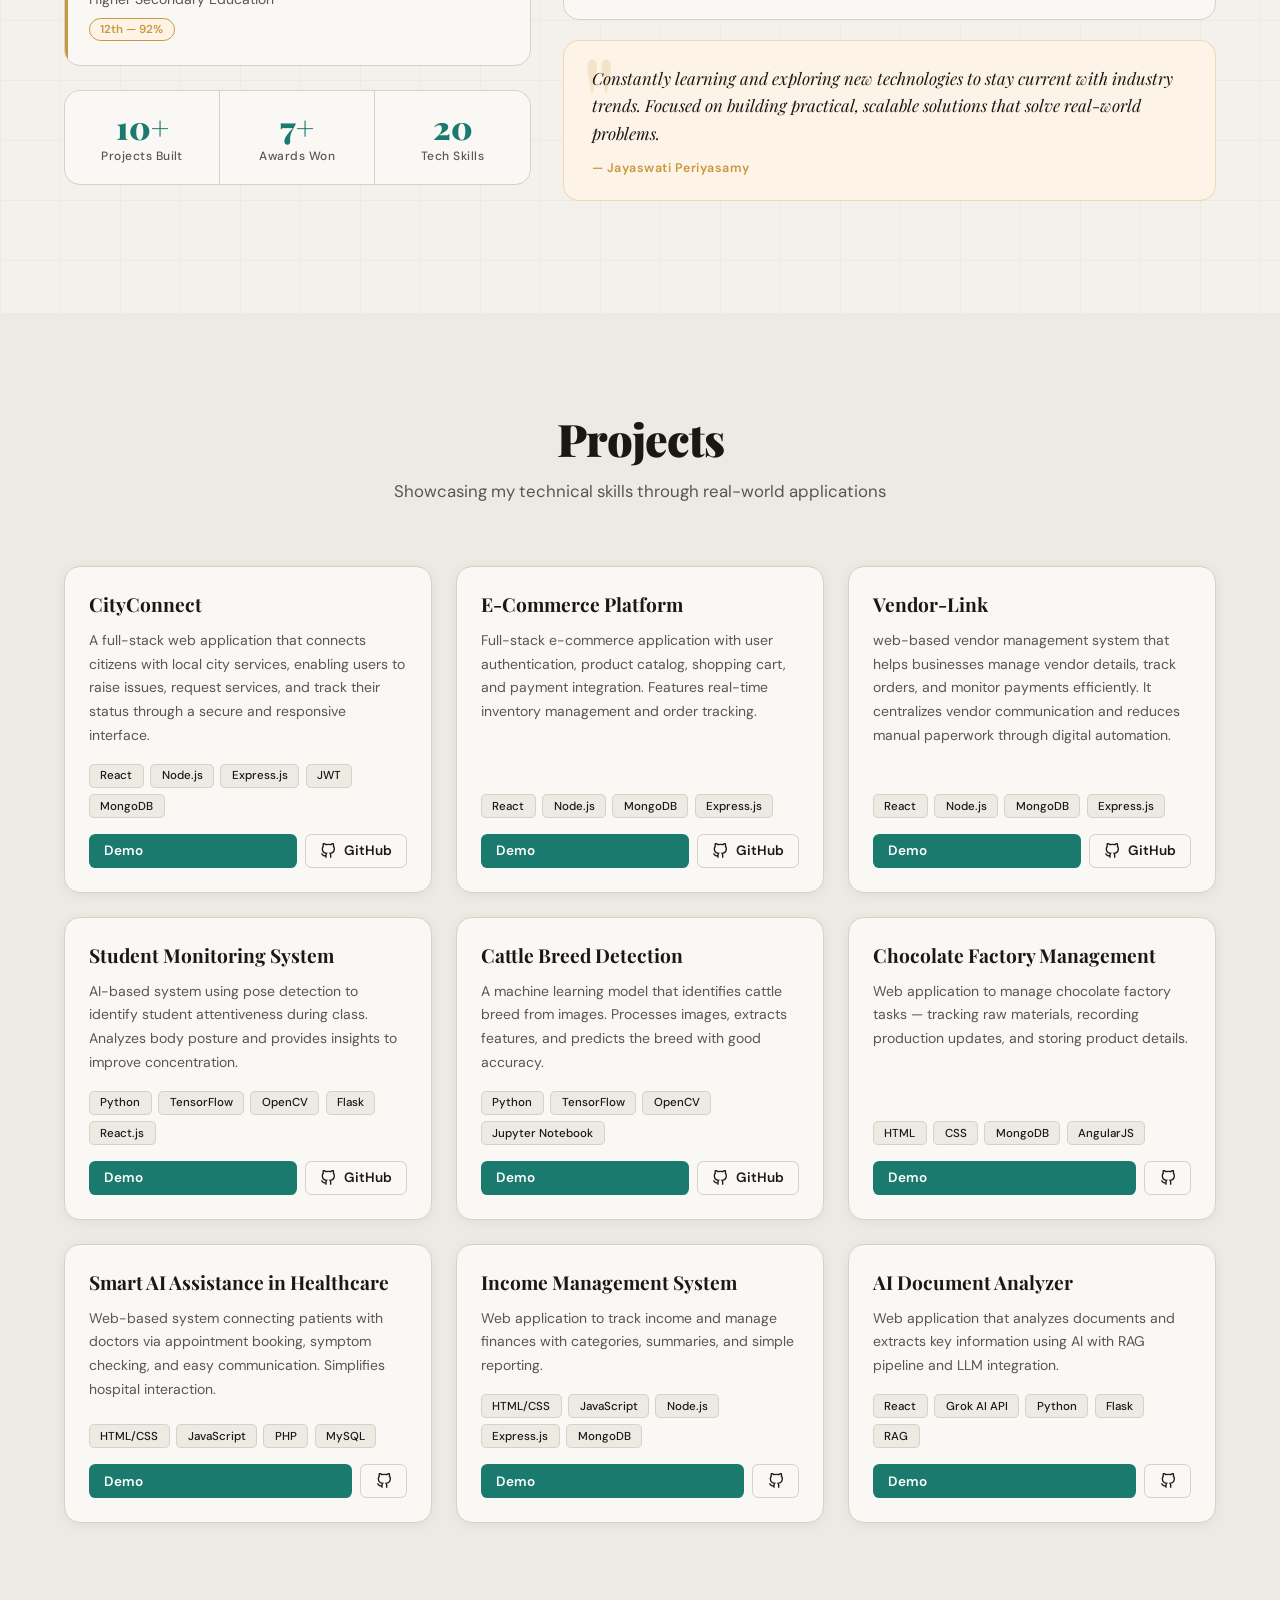
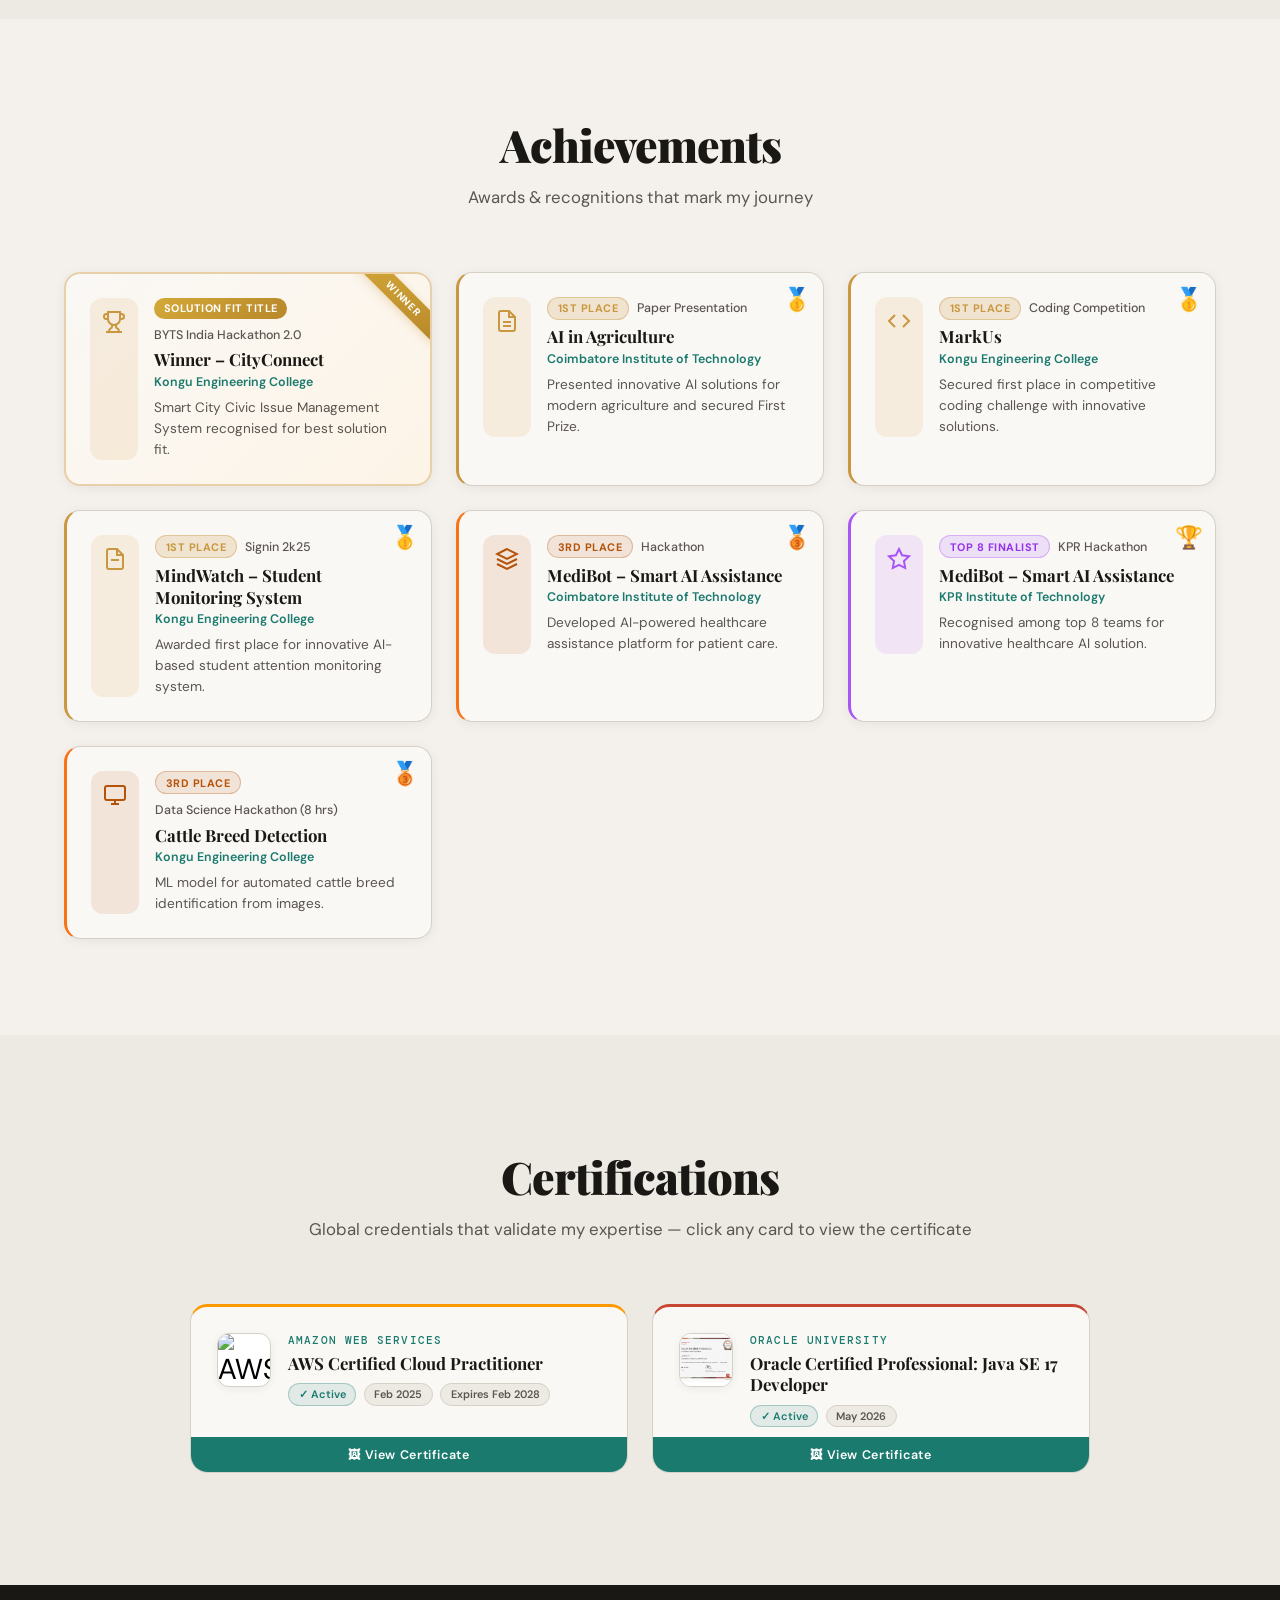
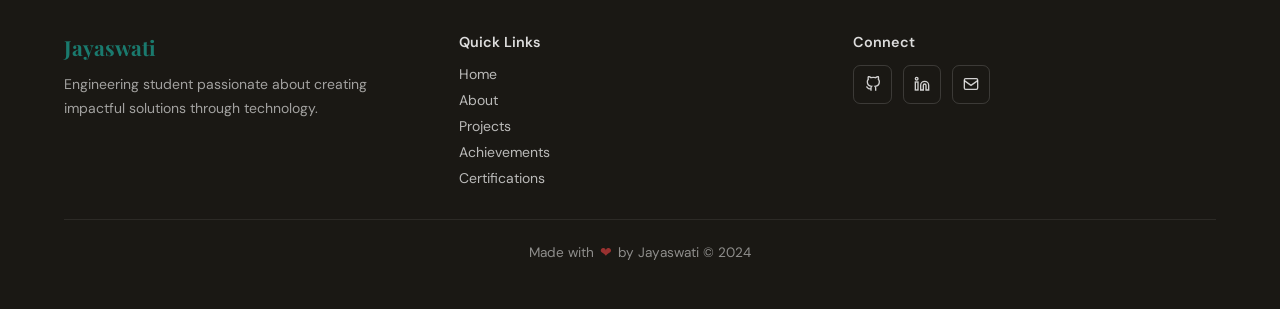
==== commit 31243123: "Update AWS certification card to use an image instead of an emoji for improved visual representation" ====
--- a/index.html
+++ b/index.html
@@ -646,7 +646,7 @@
         <div class="certs-grid">
 
             <button class="cert-card aws-card" onclick="openCertModal('aws')">
-                <div class="cert-logo">☁️</div>
+                <div class="cert-logo"><img src="aws.jpg" alt="AWS Certified Cloud Practitioner certificate"></div>
                 <div class="cert-body">
                     <p class="cert-issuer">Amazon Web Services</p>
                     <h3 class="cert-name">AWS Certified Cloud Practitioner</h3>
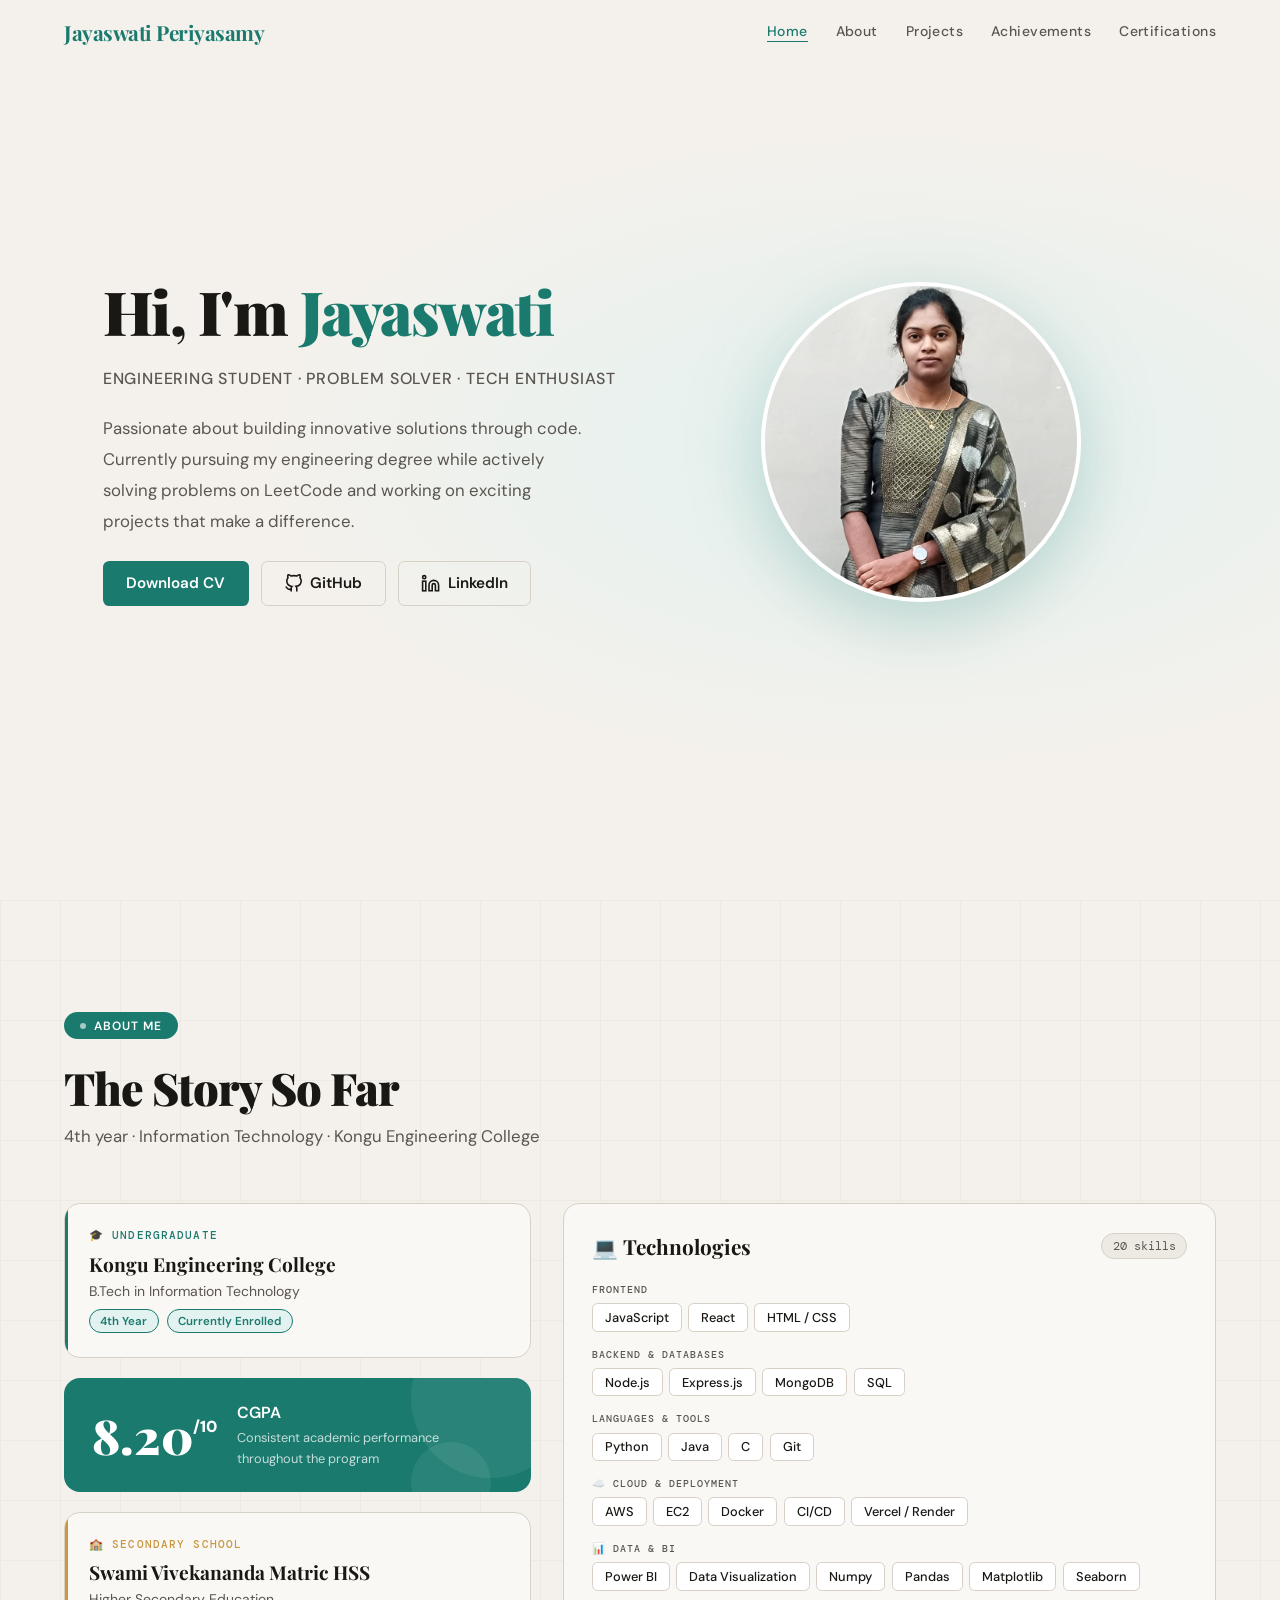
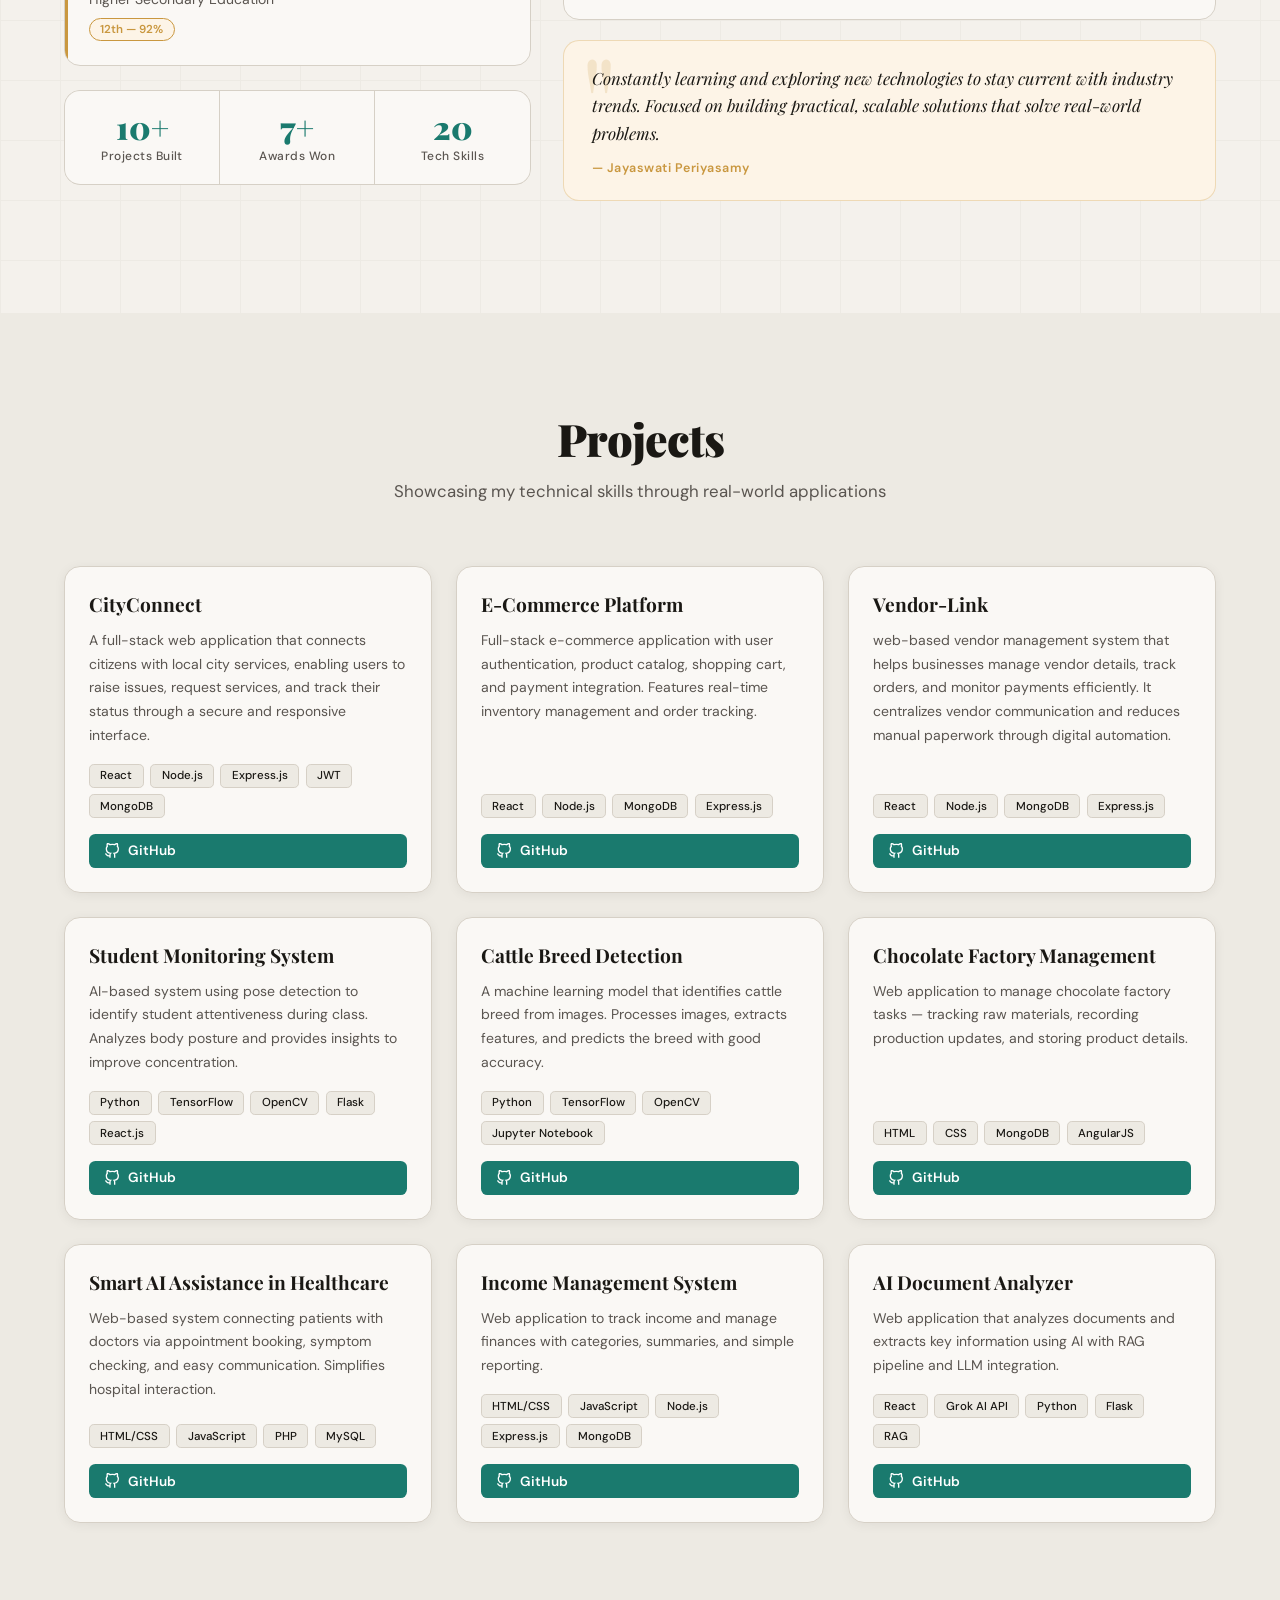
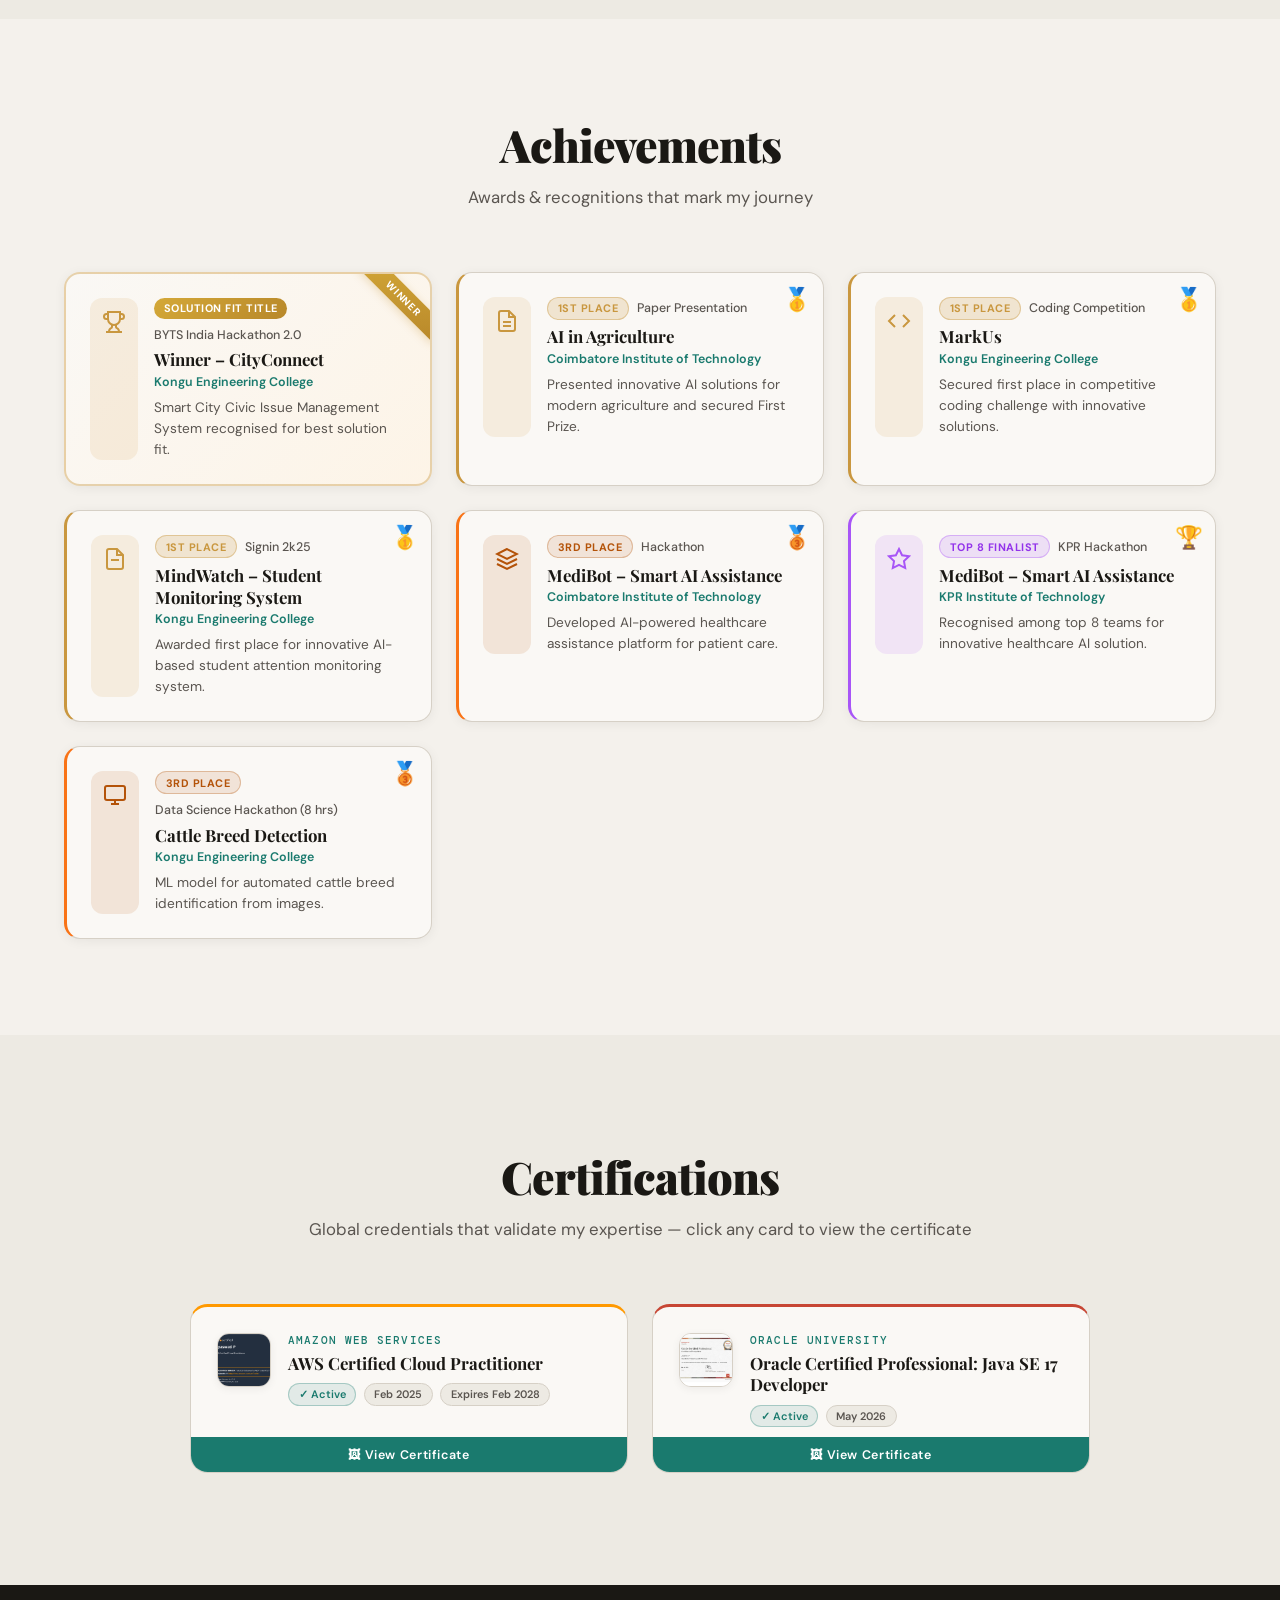
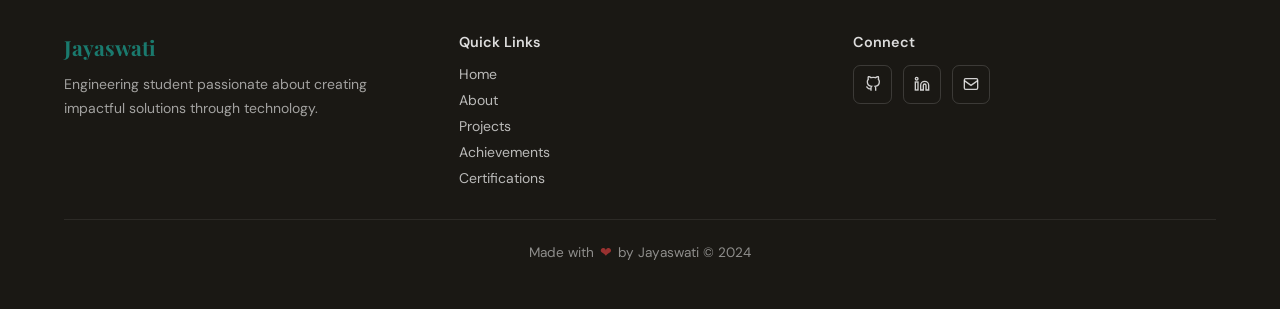
==== commit c9511ad3: "features added in portfolio" ====
--- a/index.html
+++ b/index.html
@@ -142,7 +142,7 @@
 .project-description { color: var(--ink-2); font-size: .875rem; margin-bottom: 1rem; flex-grow:1; line-height: 1.7; }
 .project-tags { display: flex; flex-wrap: wrap; gap: .4rem; margin-bottom: 1rem; }
 .project-tag { padding: .22rem .65rem; background: var(--bg-alt); color: var(--ink); border-radius: .3rem; font-size: .72rem; font-weight: 500; border: 1px solid var(--border); }
-.project-buttons { display: flex; gap: .5rem; }
+.project-buttons { display: flex; gap: .5rem; justify-content: center; }
 .project-buttons .btn-sm:first-child { flex:1; }
 
 /* ════════════════════════════════════════════════════
@@ -494,8 +494,7 @@
                 <p class="project-description">A full-stack web application that connects citizens with local city services, enabling users to raise issues, request services, and track their status through a secure and responsive interface.</p>
                 <div class="project-tags"><span class="project-tag">React</span><span class="project-tag">Node.js</span><span class="project-tag">Express.js</span><span class="project-tag">JWT</span><span class="project-tag">MongoDB</span></div>
                 <div class="project-buttons">
-                    <button class="btn btn-sm btn-primary" type="button">Demo</button>
-                    <a href="https://github.com/jayaswatip/City-Connect-" target="_blank" rel="noopener noreferrer" class="btn btn-sm btn-outline" aria-label="View CityConnect on GitHub"><svg class="icon-sm" viewBox="0 0 24 24" fill="none" stroke="currentColor" stroke-width="2"><path d="M9 19c-5 1.5-5-2.5-7-3m14 6v-3.87a3.37 3.37 0 0 0-.94-2.61c3.14-.35 6.44-1.54 6.44-7A5.44 5.44 0 0 0 20 4.77 5.07 5.07 0 0 0 19.91 1S18.73.65 16 2.48a13.38 13.38 0 0 0-7 0C6.27.65 5.09 1 5.09 1A5.07 5.07 0 0 0 5 4.77a5.44 5.44 0 0 0-1.5 3.78c0 5.42 3.3 6.61 6.44 7A3.37 3.37 0 0 0 9 18.13V22"></path></svg><span class="visually-hidden">GitHub</span></a>
+                    <a href="https://github.com/jayaswatip/City-Connect-" target="_blank" rel="noopener noreferrer" class="btn btn-sm btn-primary" aria-label="View CityConnect on GitHub"><svg class="icon-sm" viewBox="0 0 24 24" fill="none" stroke="currentColor" stroke-width="2"><path d="M9 19c-5 1.5-5-2.5-7-3m14 6v-3.87a3.37 3.37 0 0 0-.94-2.61c3.14-.35 6.44-1.54 6.44-7A5.44 5.44 0 0 0 20 4.77 5.07 5.07 0 0 0 19.91 1S18.73.65 16 2.48a13.38 13.38 0 0 0-7 0C6.27.65 5.09 1 5.09 1A5.07 5.07 0 0 0 5 4.77a5.44 5.44 0 0 0-1.5 3.78c0 5.42 3.3 6.61 6.44 7A3.37 3.37 0 0 0 9 18.13V22"></path></svg>GitHub</a>
                 </div>
             </div>
             <div class="project-card">
@@ -503,8 +502,7 @@
                 <p class="project-description">Full-stack e-commerce application with user authentication, product catalog, shopping cart, and payment integration. Features real-time inventory management and order tracking.</p>
                 <div class="project-tags"><span class="project-tag">React</span><span class="project-tag">Node.js</span><span class="project-tag">MongoDB</span><span class="project-tag">Express.js</span></div>
                 <div class="project-buttons">
-                    <button class="btn btn-sm btn-primary" type="button">Demo</button>
-                    <a href="https://github.com/jayaswatip/e-commerce-website-mernstack" target="_blank" rel="noopener noreferrer" class="btn btn-sm btn-outline" aria-label="View E-Commerce Platform on GitHub"><svg class="icon-sm" viewBox="0 0 24 24" fill="none" stroke="currentColor" stroke-width="2"><path d="M9 19c-5 1.5-5-2.5-7-3m14 6v-3.87a3.37 3.37 0 0 0-.94-2.61c3.14-.35 6.44-1.54 6.44-7A5.44 5.44 0 0 0 20 4.77 5.07 5.07 0 0 0 19.91 1S18.73.65 16 2.48a13.38 13.38 0 0 0-7 0C6.27.65 5.09 1 5.09 1A5.07 5.07 0 0 0 5 4.77a5.44 5.44 0 0 0-1.5 3.78c0 5.42 3.3 6.61 6.44 7A3.37 3.37 0 0 0 9 18.13V22"></path></svg><span class="visually-hidden">GitHub</span></a>
+                    <a href="https://github.com/jayaswatip/e-commerce-website-mernstack" target="_blank" rel="noopener noreferrer" class="btn btn-sm btn-primary" aria-label="View E-Commerce Platform on GitHub"><svg class="icon-sm" viewBox="0 0 24 24" fill="none" stroke="currentColor" stroke-width="2"><path d="M9 19c-5 1.5-5-2.5-7-3m14 6v-3.87a3.37 3.37 0 0 0-.94-2.61c3.14-.35 6.44-1.54 6.44-7A5.44 5.44 0 0 0 20 4.77 5.07 5.07 0 0 0 19.91 1S18.73.65 16 2.48a13.38 13.38 0 0 0-7 0C6.27.65 5.09 1 5.09 1A5.07 5.07 0 0 0 5 4.77a5.44 5.44 0 0 0-1.5 3.78c0 5.42 3.3 6.61 6.44 7A3.37 3.37 0 0 0 9 18.13V22"></path></svg>GitHub</a>
                 </div>
             </div>
             <div class="project-card">
@@ -513,8 +511,7 @@
 It centralizes vendor communication and reduces manual paperwork through digital automation.</p>
                 <div class="project-tags"><span class="project-tag">React</span><span class="project-tag">Node.js</span><span class="project-tag">MongoDB</span><span class="project-tag">Express.js</span></div>
                 <div class="project-buttons">
-                    <button class="btn btn-sm btn-primary" type="button">Demo</button>
-                    <a href="https://github.com/jayaswatip/Vendor-Link" target="_blank" rel="noopener noreferrer" class="btn btn-sm btn-outline" aria-label="View E-Commerce Platform on GitHub"><svg class="icon-sm" viewBox="0 0 24 24" fill="none" stroke="currentColor" stroke-width="2"><path d="M9 19c-5 1.5-5-2.5-7-3m14 6v-3.87a3.37 3.37 0 0 0-.94-2.61c3.14-.35 6.44-1.54 6.44-7A5.44 5.44 0 0 0 20 4.77 5.07 5.07 0 0 0 19.91 1S18.73.65 16 2.48a13.38 13.38 0 0 0-7 0C6.27.65 5.09 1 5.09 1A5.07 5.07 0 0 0 5 4.77a5.44 5.44 0 0 0-1.5 3.78c0 5.42 3.3 6.61 6.44 7A3.37 3.37 0 0 0 9 18.13V22"></path></svg><span class="visually-hidden">GitHub</span></a>
+                    <a href="https://github.com/jayaswatip/Vendor-Link" target="_blank" rel="noopener noreferrer" class="btn btn-sm btn-primary" aria-label="View E-Commerce Platform on GitHub"><svg class="icon-sm" viewBox="0 0 24 24" fill="none" stroke="currentColor" stroke-width="2"><path d="M9 19c-5 1.5-5-2.5-7-3m14 6v-3.87a3.37 3.37 0 0 0-.94-2.61c3.14-.35 6.44-1.54 6.44-7A5.44 5.44 0 0 0 20 4.77 5.07 5.07 0 0 0 19.91 1S18.73.65 16 2.48a13.38 13.38 0 0 0-7 0C6.27.65 5.09 1 5.09 1A5.07 5.07 0 0 0 5 4.77a5.44 5.44 0 0 0-1.5 3.78c0 5.42 3.3 6.61 6.44 7A3.37 3.37 0 0 0 9 18.13V22"></path></svg>GitHub</a>
                 </div>
             </div>
             <div class="project-card">
@@ -522,8 +519,7 @@
                 <p class="project-description">AI-based system using pose detection to identify student attentiveness during class. Analyzes body posture and provides insights to improve concentration.</p>
                 <div class="project-tags"><span class="project-tag">Python</span><span class="project-tag">TensorFlow</span><span class="project-tag">OpenCV</span><span class="project-tag">Flask</span><span class="project-tag">React.js</span></div>
                 <div class="project-buttons">
-                    <button class="btn btn-sm btn-primary" type="button">Demo</button>
-                    <a href="https://github.com/jayaswatip/MindWatch---Student-Monitoring-System" target="_blank" rel="noopener noreferrer" class="btn btn-sm btn-outline" aria-label="View Student Monitoring System on GitHub"><svg class="icon-sm" viewBox="0 0 24 24" fill="none" stroke="currentColor" stroke-width="2"><path d="M9 19c-5 1.5-5-2.5-7-3m14 6v-3.87a3.37 3.37 0 0 0-.94-2.61c3.14-.35 6.44-1.54 6.44-7A5.44 5.44 0 0 0 20 4.77 5.07 5.07 0 0 0 19.91 1S18.73.65 16 2.48a13.38 13.38 0 0 0-7 0C6.27.65 5.09 1 5.09 1A5.07 5.07 0 0 0 5 4.77a5.44 5.44 0 0 0-1.5 3.78c0 5.42 3.3 6.61 6.44 7A3.37 3.37 0 0 0 9 18.13V22"></path></svg><span class="visually-hidden">GitHub</span></a>
+                    <a href="https://github.com/jayaswatip/MindWatch---Student-Monitoring-System" target="_blank" rel="noopener noreferrer" class="btn btn-sm btn-primary" aria-label="View Student Monitoring System on GitHub"><svg class="icon-sm" viewBox="0 0 24 24" fill="none" stroke="currentColor" stroke-width="2"><path d="M9 19c-5 1.5-5-2.5-7-3m14 6v-3.87a3.37 3.37 0 0 0-.94-2.61c3.14-.35 6.44-1.54 6.44-7A5.44 5.44 0 0 0 20 4.77 5.07 5.07 0 0 0 19.91 1S18.73.65 16 2.48a13.38 13.38 0 0 0-7 0C6.27.65 5.09 1 5.09 1A5.07 5.07 0 0 0 5 4.77a5.44 5.44 0 0 0-1.5 3.78c0 5.42 3.3 6.61 6.44 7A3.37 3.37 0 0 0 9 18.13V22"></path></svg>GitHub</a>
                 </div>
             </div>
             <div class="project-card">
@@ -531,8 +527,7 @@
                 <p class="project-description">A machine learning model that identifies cattle breed from images. Processes images, extracts features, and predicts the breed with good accuracy.</p>
                 <div class="project-tags"><span class="project-tag">Python</span><span class="project-tag">TensorFlow</span><span class="project-tag">OpenCV</span><span class="project-tag">Jupyter Notebook</span></div>
                 <div class="project-buttons">
-                    <button class="btn btn-sm btn-primary" type="button">Demo</button>
-                    <button class="btn btn-sm btn-outline" type="button" aria-label="View Cattle Breed Detection on GitHub"><svg class="icon-sm" viewBox="0 0 24 24" fill="none" stroke="currentColor" stroke-width="2"><path d="M9 19c-5 1.5-5-2.5-7-3m14 6v-3.87a3.37 3.37 0 0 0-.94-2.61c3.14-.35 6.44-1.54 6.44-7A5.44 5.44 0 0 0 20 4.77 5.07 5.07 0 0 0 19.91 1S18.73.65 16 2.48a13.38 13.38 0 0 0-7 0C6.27.65 5.09 1 5.09 1A5.07 5.07 0 0 0 5 4.77a5.44 5.44 0 0 0-1.5 3.78c0 5.42 3.3 6.61 6.44 7A3.37 3.37 0 0 0 9 18.13V22"></path></svg><span class="visually-hidden">GitHub</span></button>
+                    <button class="btn btn-sm btn-primary" type="button" aria-label="View Cattle Breed Detection on GitHub"><svg class="icon-sm" viewBox="0 0 24 24" fill="none" stroke="currentColor" stroke-width="2"><path d="M9 19c-5 1.5-5-2.5-7-3m14 6v-3.87a3.37 3.37 0 0 0-.94-2.61c3.14-.35 6.44-1.54 6.44-7A5.44 5.44 0 0 0 20 4.77 5.07 5.07 0 0 0 19.91 1S18.73.65 16 2.48a13.38 13.38 0 0 0-7 0C6.27.65 5.09 1 5.09 1A5.07 5.07 0 0 0 5 4.77a5.44 5.44 0 0 0-1.5 3.78c0 5.42 3.3 6.61 6.44 7A3.37 3.37 0 0 0 9 18.13V22"></path></svg>GitHub</button>
                 </div>
             </div>
             <div class="project-card">
@@ -540,8 +535,7 @@
                 <p class="project-description">Web application to manage chocolate factory tasks — tracking raw materials, recording production updates, and storing product details.</p>
                 <div class="project-tags"><span class="project-tag">HTML</span><span class="project-tag">CSS</span><span class="project-tag">MongoDB</span><span class="project-tag">AngularJS</span></div>
                 <div class="project-buttons">
-                    <button class="btn btn-sm btn-primary">Demo</button>
-                    <a href="https://github.com/jayaswatip/chocolatefactory" target="_blank" rel="noopener noreferrer" class="btn btn-sm btn-outline"><svg class="icon-sm" viewBox="0 0 24 24" fill="none" stroke="currentColor" stroke-width="2"><path d="M9 19c-5 1.5-5-2.5-7-3m14 6v-3.87a3.37 3.37 0 0 0-.94-2.61c3.14-.35 6.44-1.54 6.44-7A5.44 5.44 0 0 0 20 4.77 5.07 5.07 0 0 0 19.91 1S18.73.65 16 2.48a13.38 13.38 0 0 0-7 0C6.27.65 5.09 1 5.09 1A5.07 5.07 0 0 0 5 4.77a5.44 5.44 0 0 0-1.5 3.78c0 5.42 3.3 6.61 6.44 7A3.37 3.37 0 0 0 9 18.13V22"></path></svg></a>
+                    <a href="https://github.com/jayaswatip/chocolatefactory" target="_blank" rel="noopener noreferrer" class="btn btn-sm btn-primary"><svg class="icon-sm" viewBox="0 0 24 24" fill="none" stroke="currentColor" stroke-width="2"><path d="M9 19c-5 1.5-5-2.5-7-3m14 6v-3.87a3.37 3.37 0 0 0-.94-2.61c3.14-.35 6.44-1.54 6.44-7A5.44 5.44 0 0 0 20 4.77 5.07 5.07 0 0 0 19.91 1S18.73.65 16 2.48a13.38 13.38 0 0 0-7 0C6.27.65 5.09 1 5.09 1A5.07 5.07 0 0 0 5 4.77a5.44 5.44 0 0 0-1.5 3.78c0 5.42 3.3 6.61 6.44 7A3.37 3.37 0 0 0 9 18.13V22"></path></svg><span class="visually-hidden">GitHub</span></a>
                 </div>
             </div>
             <div class="project-card">
@@ -549,8 +543,7 @@
                 <p class="project-description">Web-based system connecting patients with doctors via appointment booking, symptom checking, and easy communication. Simplifies hospital interaction.</p>
                 <div class="project-tags"><span class="project-tag">HTML/CSS</span><span class="project-tag">JavaScript</span><span class="project-tag">PHP</span><span class="project-tag">MySQL</span></div>
                 <div class="project-buttons">
-                    <button class="btn btn-sm btn-primary">Demo</button>
-                    <a href="https://github.com/jayaswatip/doctoravailability" target="_blank" rel="noopener noreferrer" class="btn btn-sm btn-outline"><svg class="icon-sm" viewBox="0 0 24 24" fill="none" stroke="currentColor" stroke-width="2"><path d="M9 19c-5 1.5-5-2.5-7-3m14 6v-3.87a3.37 3.37 0 0 0-.94-2.61c3.14-.35 6.44-1.54 6.44-7A5.44 5.44 0 0 0 20 4.77 5.07 5.07 0 0 0 19.91 1S18.73.65 16 2.48a13.38 13.38 0 0 0-7 0C6.27.65 5.09 1 5.09 1A5.07 5.07 0 0 0 5 4.77a5.44 5.44 0 0 0-1.5 3.78c0 5.42 3.3 6.61 6.44 7A3.37 3.37 0 0 0 9 18.13V22"></path></svg></a>
+                    <a href="https://github.com/jayaswatip/doctoravailability" target="_blank" rel="noopener noreferrer" class="btn btn-sm btn-primary"><svg class="icon-sm" viewBox="0 0 24 24" fill="none" stroke="currentColor" stroke-width="2"><path d="M9 19c-5 1.5-5-2.5-7-3m14 6v-3.87a3.37 3.37 0 0 0-.94-2.61c3.14-.35 6.44-1.54 6.44-7A5.44 5.44 0 0 0 20 4.77 5.07 5.07 0 0 0 19.91 1S18.73.65 16 2.48a13.38 13.38 0 0 0-7 0C6.27.65 5.09 1 5.09 1A5.07 5.07 0 0 0 5 4.77a5.44 5.44 0 0 0-1.5 3.78c0 5.42 3.3 6.61 6.44 7A3.37 3.37 0 0 0 9 18.13V22"></path></svg><span class="visually-hidden">GitHub</span></a>
                 </div>
             </div>
             <div class="project-card">
@@ -558,8 +551,7 @@
                 <p class="project-description">Web application to track income and manage finances with categories, summaries, and simple reporting.</p>
                 <div class="project-tags"><span class="project-tag">HTML/CSS</span><span class="project-tag">JavaScript</span><span class="project-tag">Node.js</span><span class="project-tag">Express.js</span><span class="project-tag">MongoDB</span></div>
                 <div class="project-buttons">
-                    <button class="btn btn-sm btn-primary">Demo</button>
-                    <a href="https://github.com/jayaswatip/income_manager_fullstack" target="_blank" rel="noopener noreferrer" class="btn btn-sm btn-outline"><svg class="icon-sm" viewBox="0 0 24 24" fill="none" stroke="currentColor" stroke-width="2"><path d="M9 19c-5 1.5-5-2.5-7-3m14 6v-3.87a3.37 3.37 0 0 0-.94-2.61c3.14-.35 6.44-1.54 6.44-7A5.44 5.44 0 0 0 20 4.77 5.07 5.07 0 0 0 19.91 1S18.73.65 16 2.48a13.38 13.38 0 0 0-7 0C6.27.65 5.09 1 5.09 1A5.07 5.07 0 0 0 5 4.77a5.44 5.44 0 0 0-1.5 3.78c0 5.42 3.3 6.61 6.44 7A3.37 3.37 0 0 0 9 18.13V22"></path></svg></a>
+                    <a href="https://github.com/jayaswatip/income_manager_fullstack" target="_blank" rel="noopener noreferrer" class="btn btn-sm btn-primary"><svg class="icon-sm" viewBox="0 0 24 24" fill="none" stroke="currentColor" stroke-width="2"><path d="M9 19c-5 1.5-5-2.5-7-3m14 6v-3.87a3.37 3.37 0 0 0-.94-2.61c3.14-.35 6.44-1.54 6.44-7A5.44 5.44 0 0 0 20 4.77 5.07 5.07 0 0 0 19.91 1S18.73.65 16 2.48a13.38 13.38 0 0 0-7 0C6.27.65 5.09 1 5.09 1A5.07 5.07 0 0 0 5 4.77a5.44 5.44 0 0 0-1.5 3.78c0 5.42 3.3 6.61 6.44 7A3.37 3.37 0 0 0 9 18.13V22"></path></svg><span class="visually-hidden">GitHub</span></a>
                 </div>
             </div>
             <div class="project-card">
@@ -567,8 +559,7 @@
                 <p class="project-description">Web application that analyzes documents and extracts key information using AI with RAG pipeline and LLM integration.</p>
                 <div class="project-tags"><span class="project-tag">React</span><span class="project-tag">Grok AI API</span><span class="project-tag">Python</span><span class="project-tag">Flask</span><span class="project-tag">RAG</span></div>
                 <div class="project-buttons">
-                    <button class="btn btn-sm btn-primary">Demo</button>
-                    <a href="https://github.com/jayaswatip/docquery-AI-Analyzer" target="_blank" rel="noopener noreferrer" class="btn btn-sm btn-outline"><svg class="icon-sm" viewBox="0 0 24 24" fill="none" stroke="currentColor" stroke-width="2"><path d="M9 19c-5 1.5-5-2.5-7-3m14 6v-3.87a3.37 3.37 0 0 0-.94-2.61c3.14-.35 6.44-1.54 6.44-7A5.44 5.44 0 0 0 20 4.77 5.07 5.07 0 0 0 19.91 1S18.73.65 16 2.48a13.38 13.38 0 0 0-7 0C6.27.65 5.09 1 5.09 1A5.07 5.07 0 0 0 5 4.77a5.44 5.44 0 0 0-1.5 3.78c0 5.42 3.3 6.61 6.44 7A3.37 3.37 0 0 0 9 18.13V22"></path></svg></a>
+                    <a href="https://github.com/jayaswatip/docquery-AI-Analyzer" target="_blank" rel="noopener noreferrer" class="btn btn-sm btn-primary"><svg class="icon-sm" viewBox="0 0 24 24" fill="none" stroke="currentColor" stroke-width="2"><path d="M9 19c-5 1.5-5-2.5-7-3m14 6v-3.87a3.37 3.37 0 0 0-.94-2.61c3.14-.35 6.44-1.54 6.44-7A5.44 5.44 0 0 0 20 4.77 5.07 5.07 0 0 0 19.91 1S18.73.65 16 2.48a13.38 13.38 0 0 0-7 0C6.27.65 5.09 1 5.09 1A5.07 5.07 0 0 0 5 4.77a5.44 5.44 0 0 0-1.5 3.78c0 5.42 3.3 6.61 6.44 7A3.37 3.37 0 0 0 9 18.13V22"></path></svg><span class="visually-hidden">GitHub</span></a>
                 </div>
             </div>
         </div>
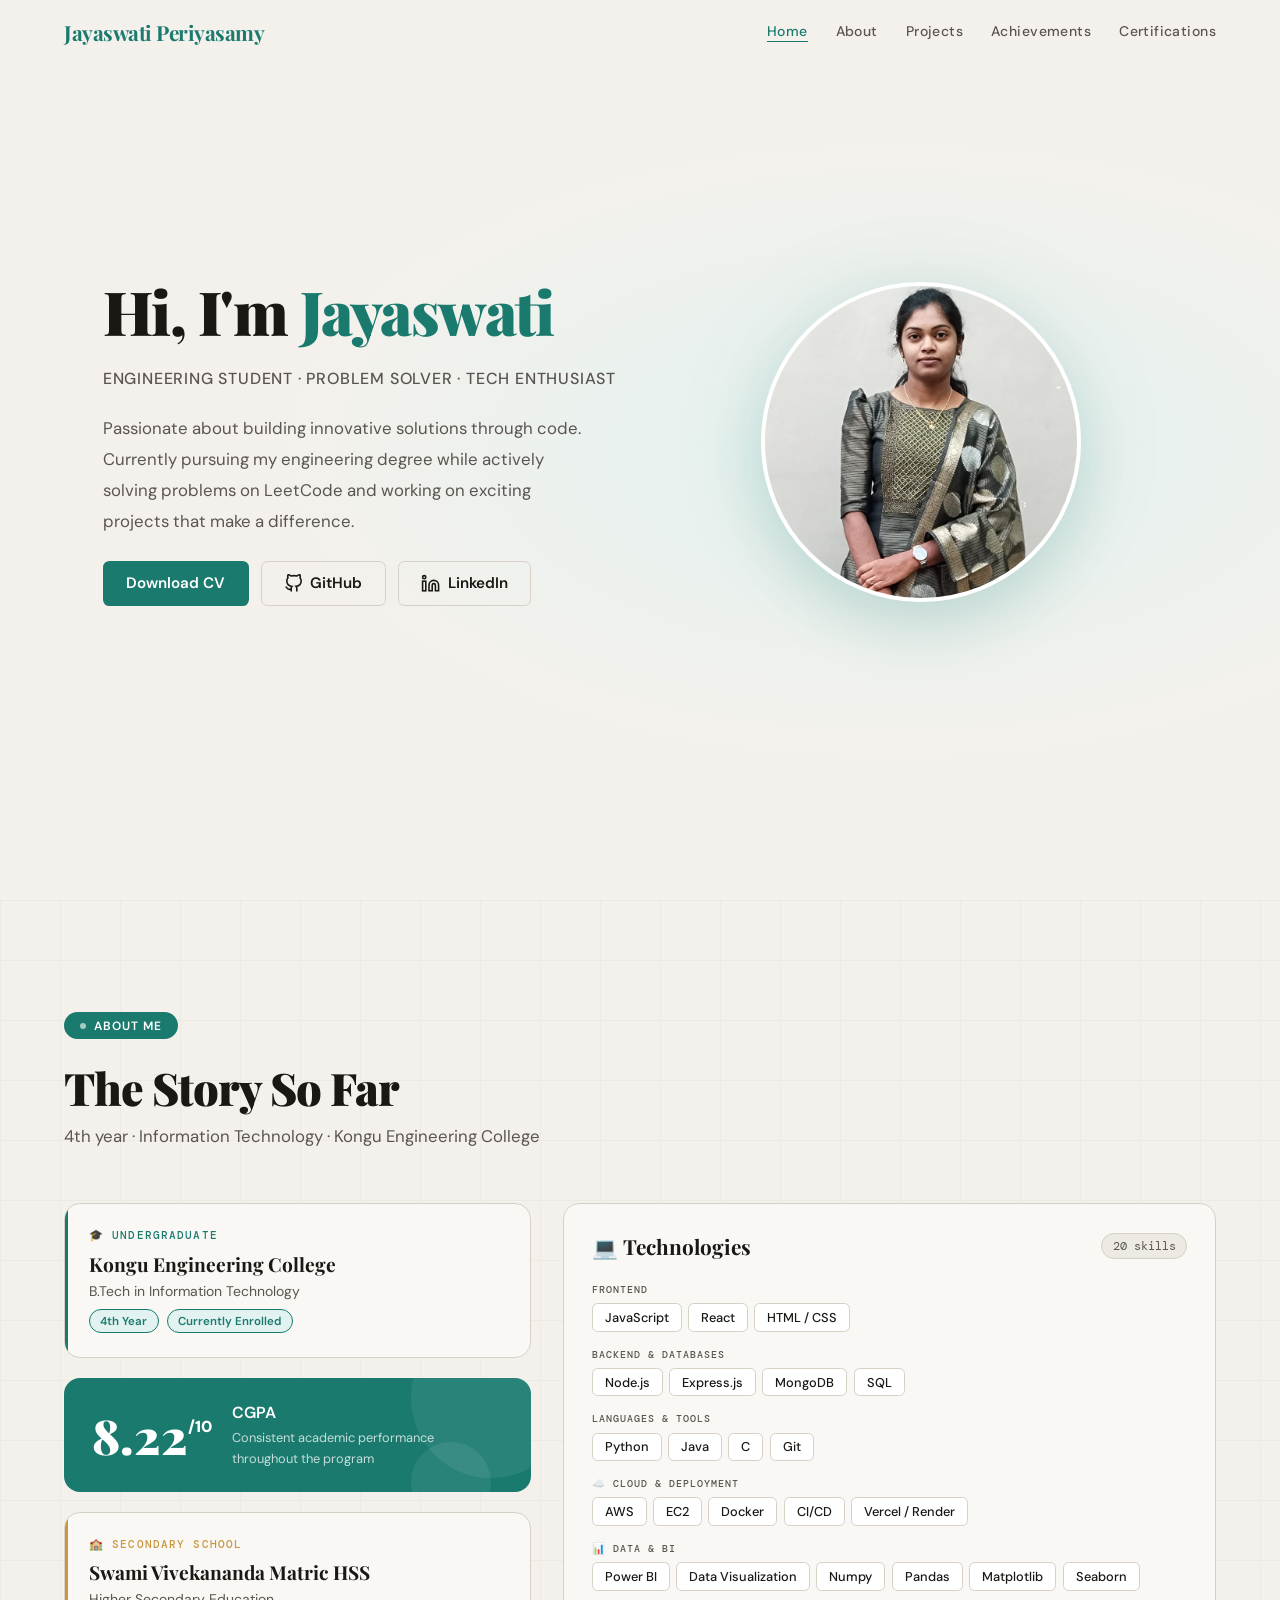
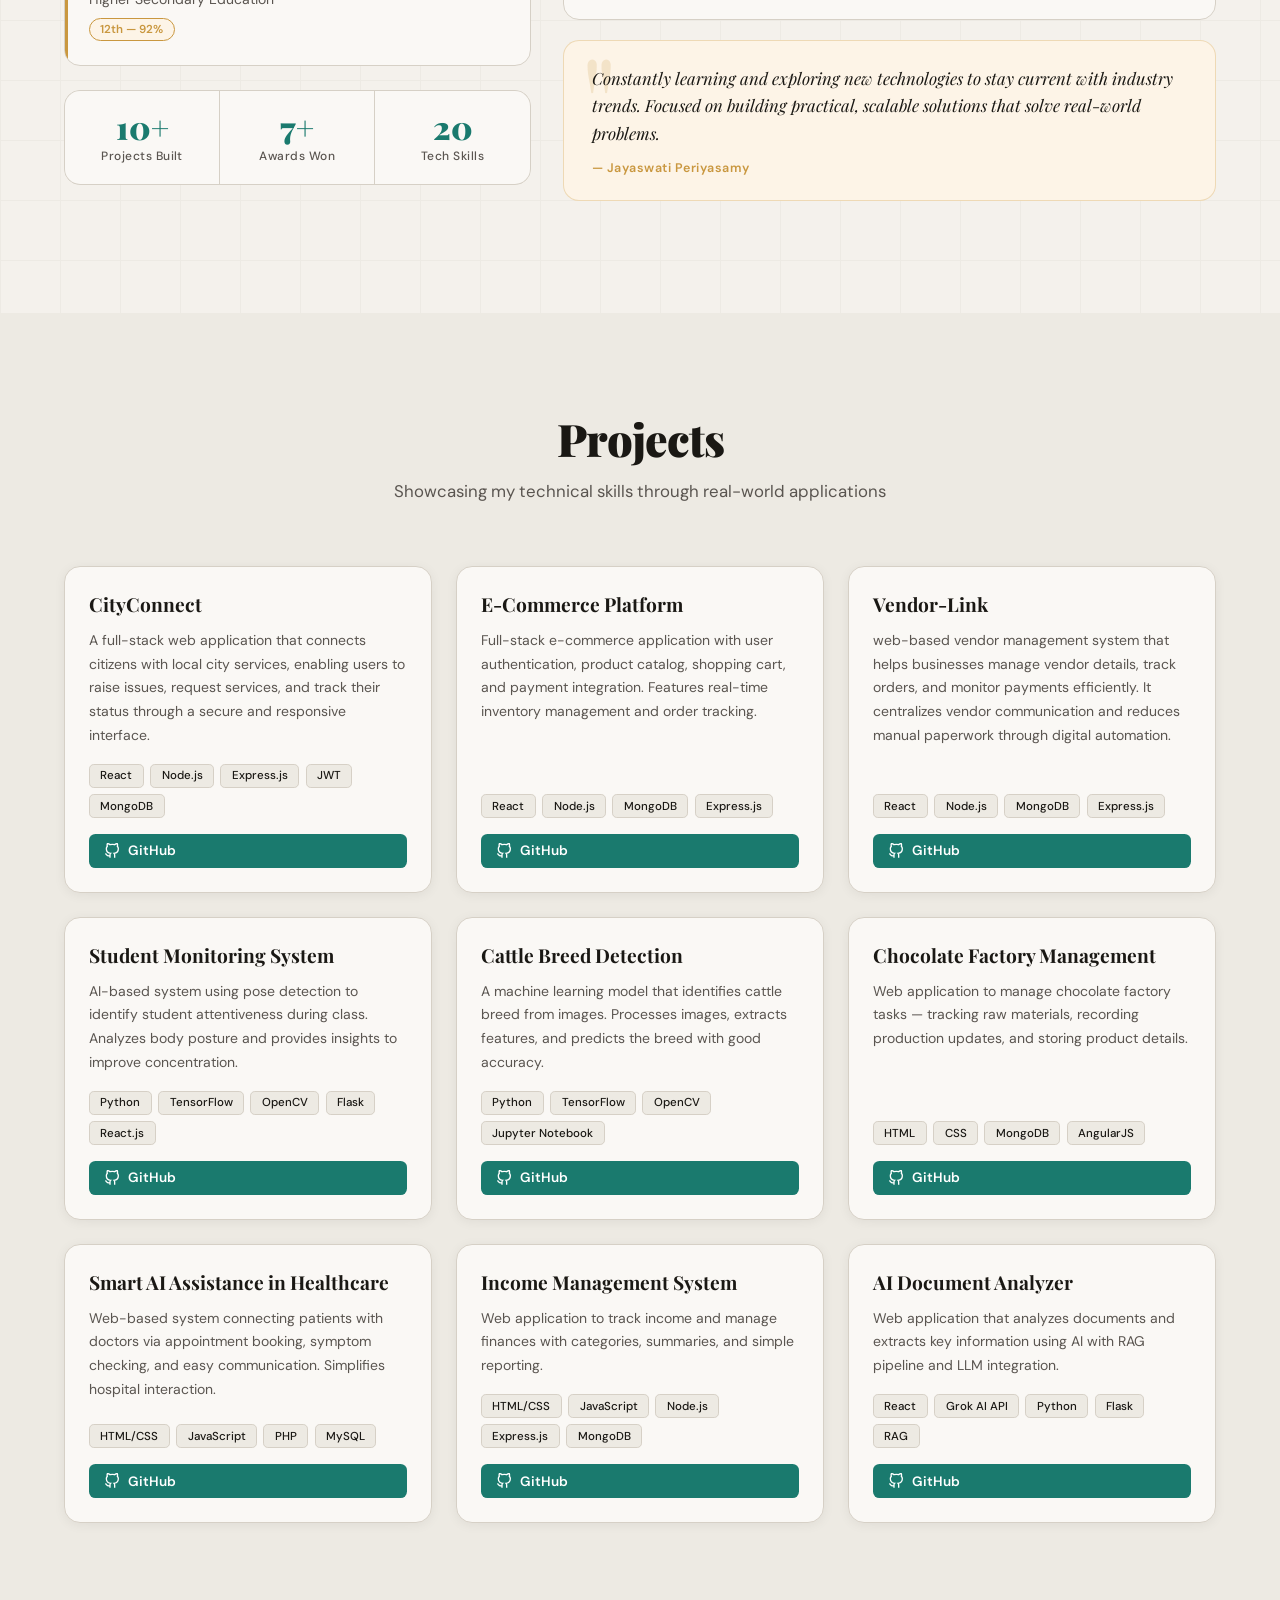
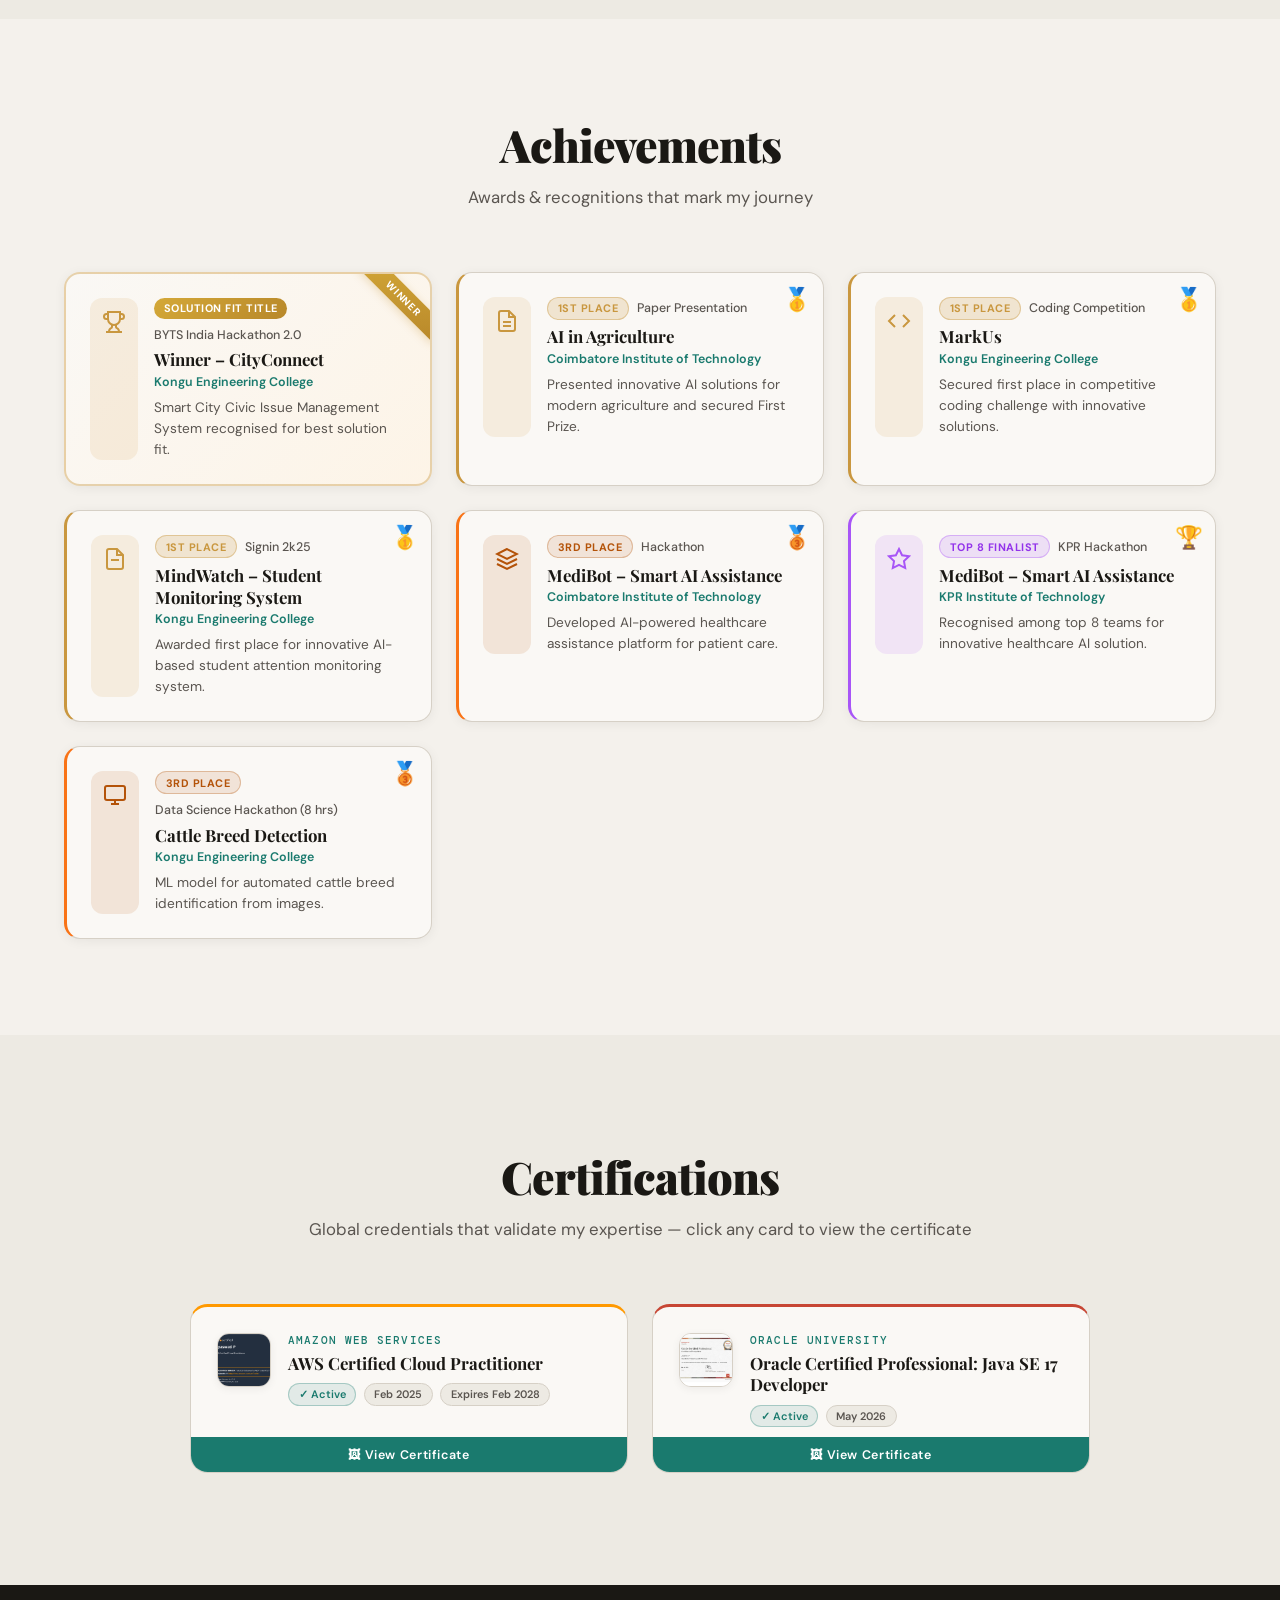
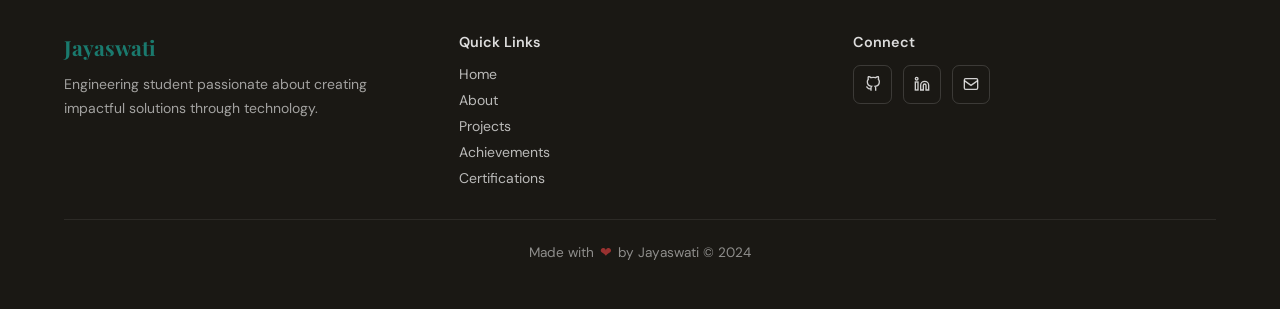
==== commit 9559e18d: "marks updated" ====
--- a/index.html
+++ b/index.html
@@ -403,7 +403,7 @@
                     <div class="edu-meta"><span class="edu-pill teal">4th Year</span><span class="edu-pill teal">Currently Enrolled</span></div>
                 </div>
                 <div class="cgpa-card">
-                    <div class="cgpa-number">8.20<sup>/10</sup></div>
+                    <div class="cgpa-number">8.22<sup>/10</sup></div>
                     <div class="cgpa-info"><strong>CGPA</strong><span>Consistent academic performance throughout the program</span></div>
                 </div>
                 <div class="edu-card gold-accent">
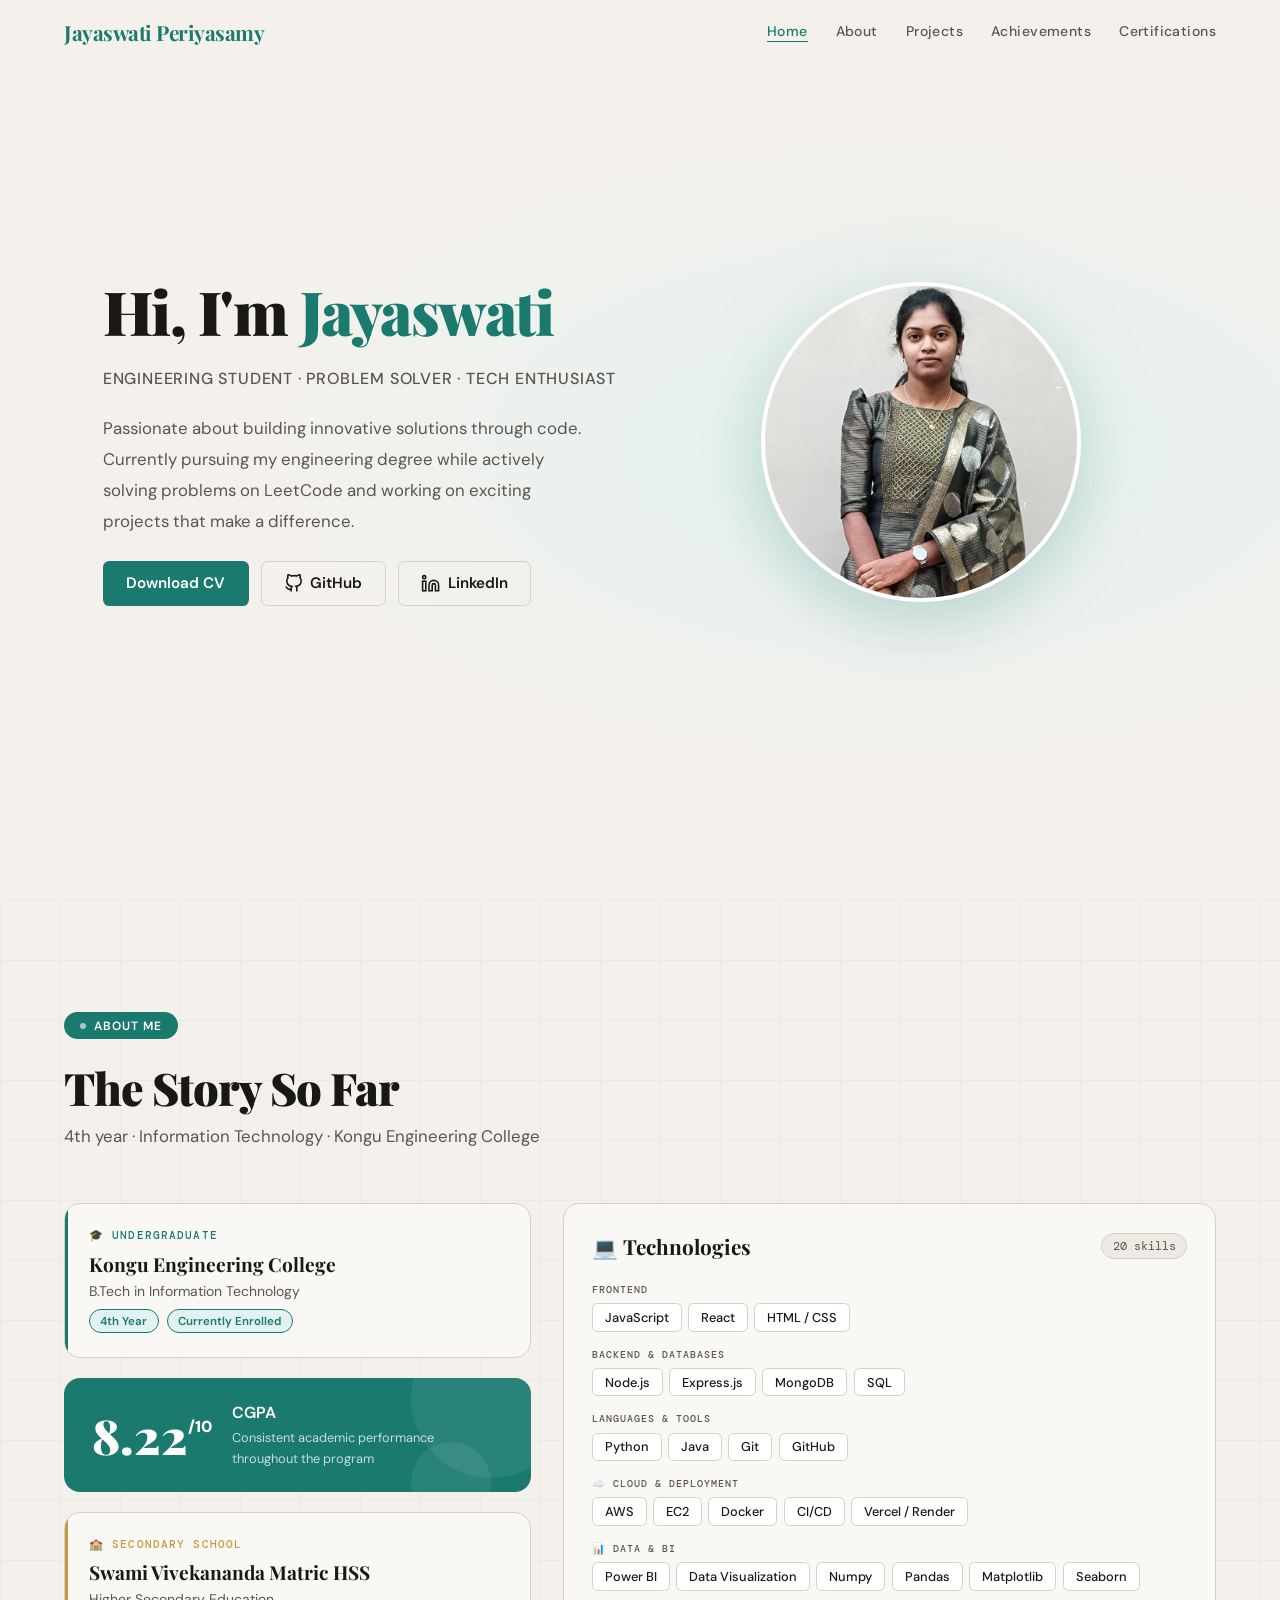
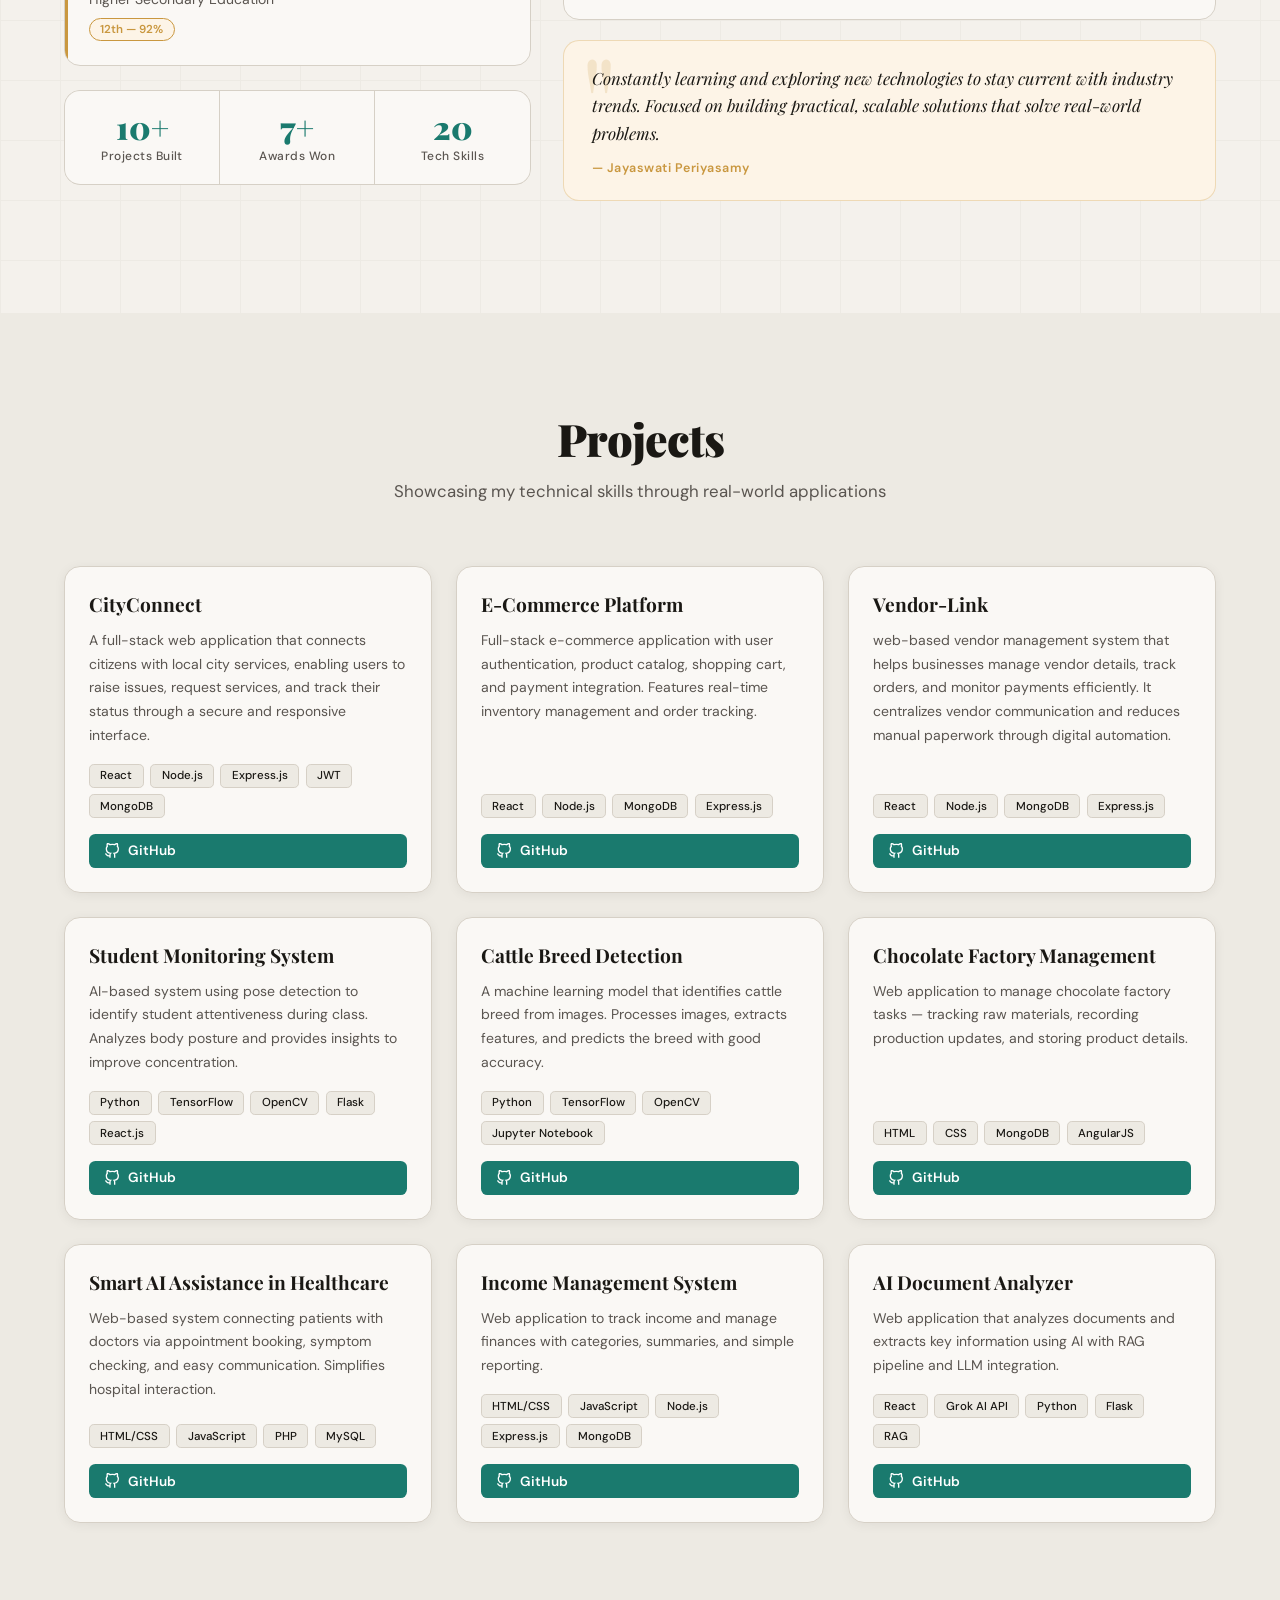
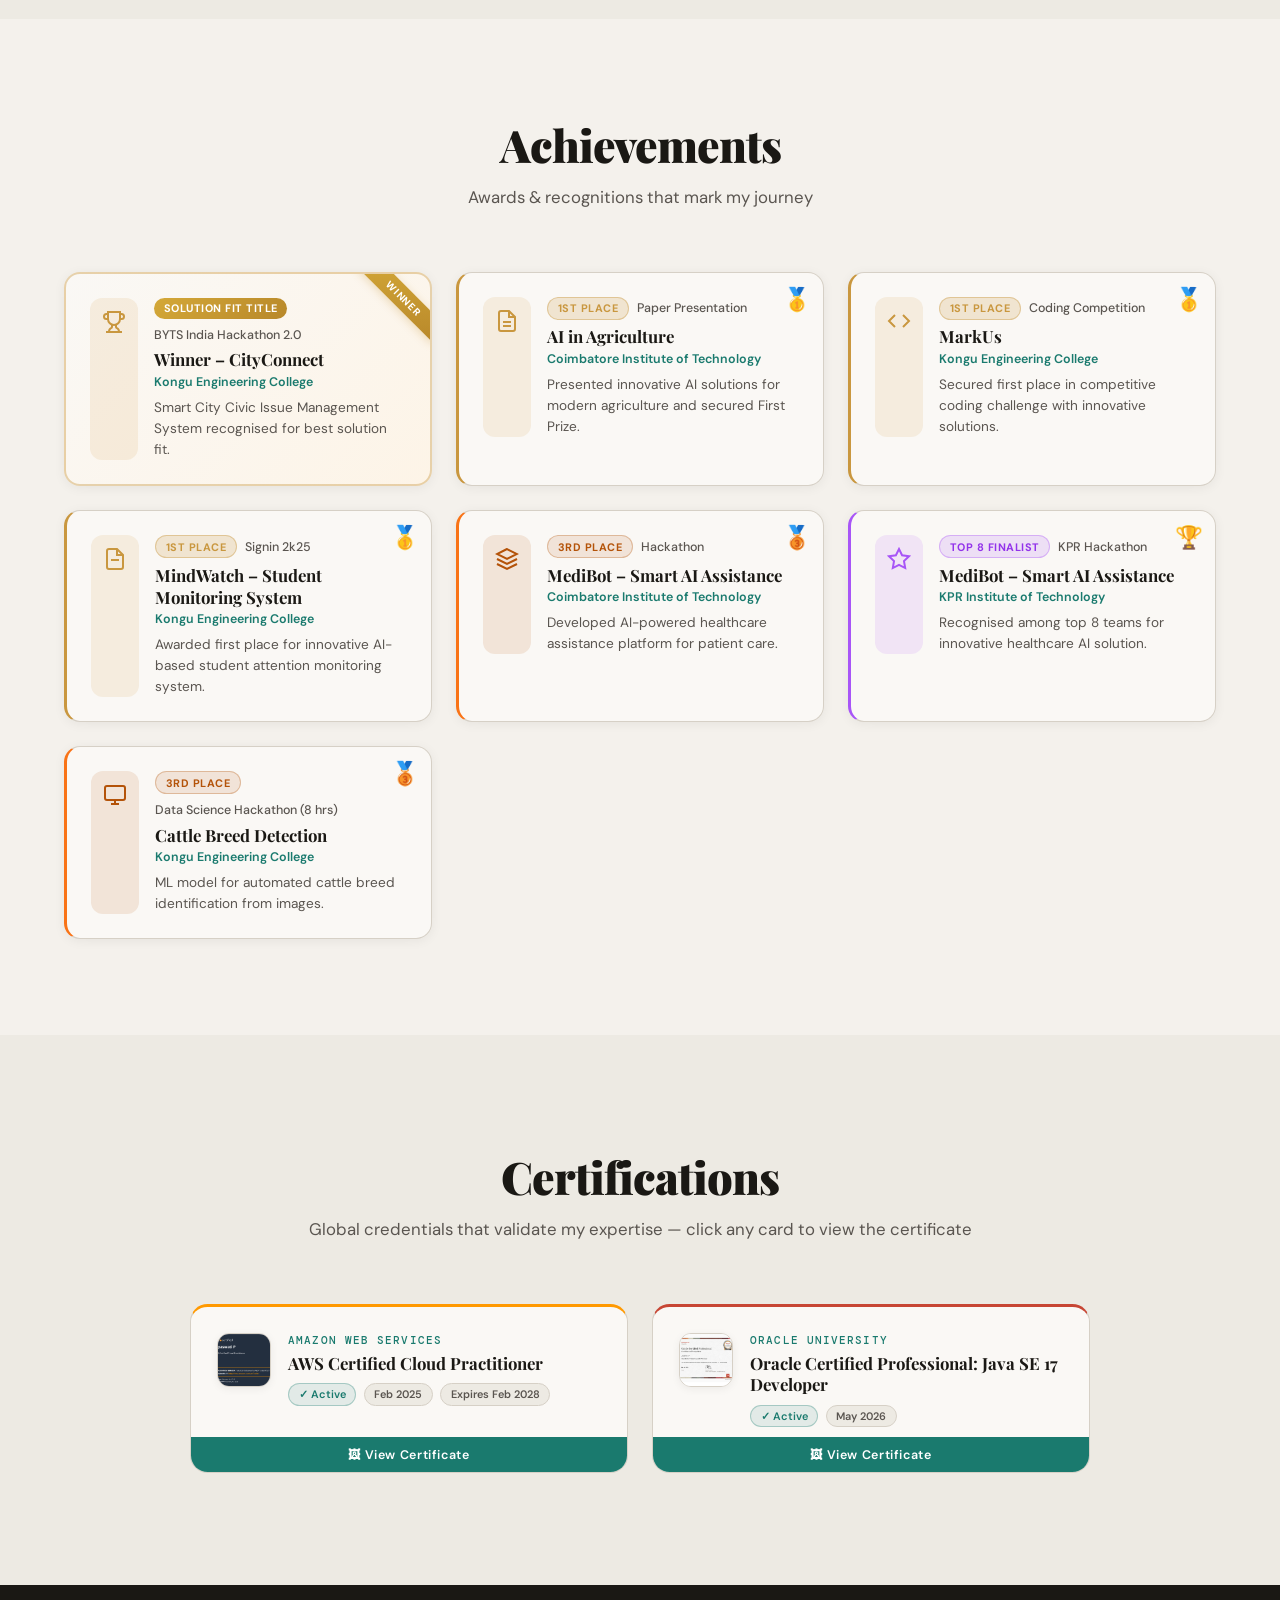
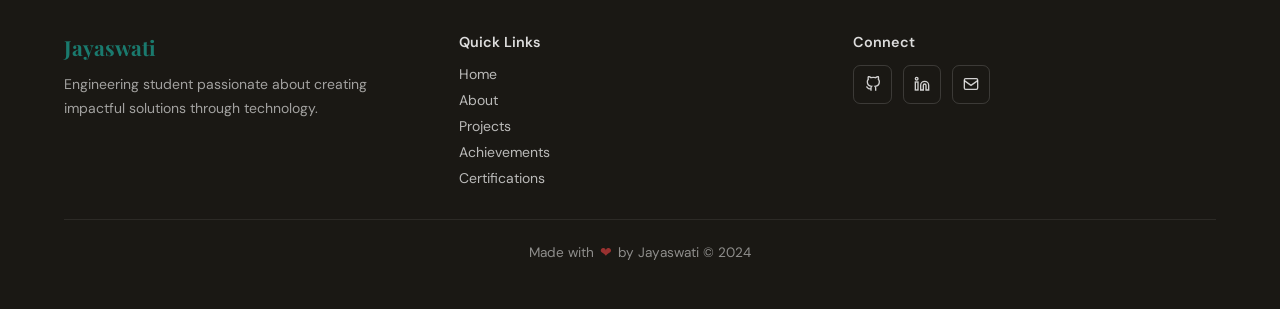
==== commit e072d6a6: "skills addedd" ====
--- a/index.html
+++ b/index.html
@@ -446,8 +446,8 @@
                         <div class="skills-row">
                             <span class="skill-chip">Python</span>
                             <span class="skill-chip">Java</span>
-                            <span class="skill-chip">C</span>
                             <span class="skill-chip">Git</span>
+                            <span class="skill-chip">GitHub</span>
                         </div>
                     </div>
                     <div class="skills-category">
